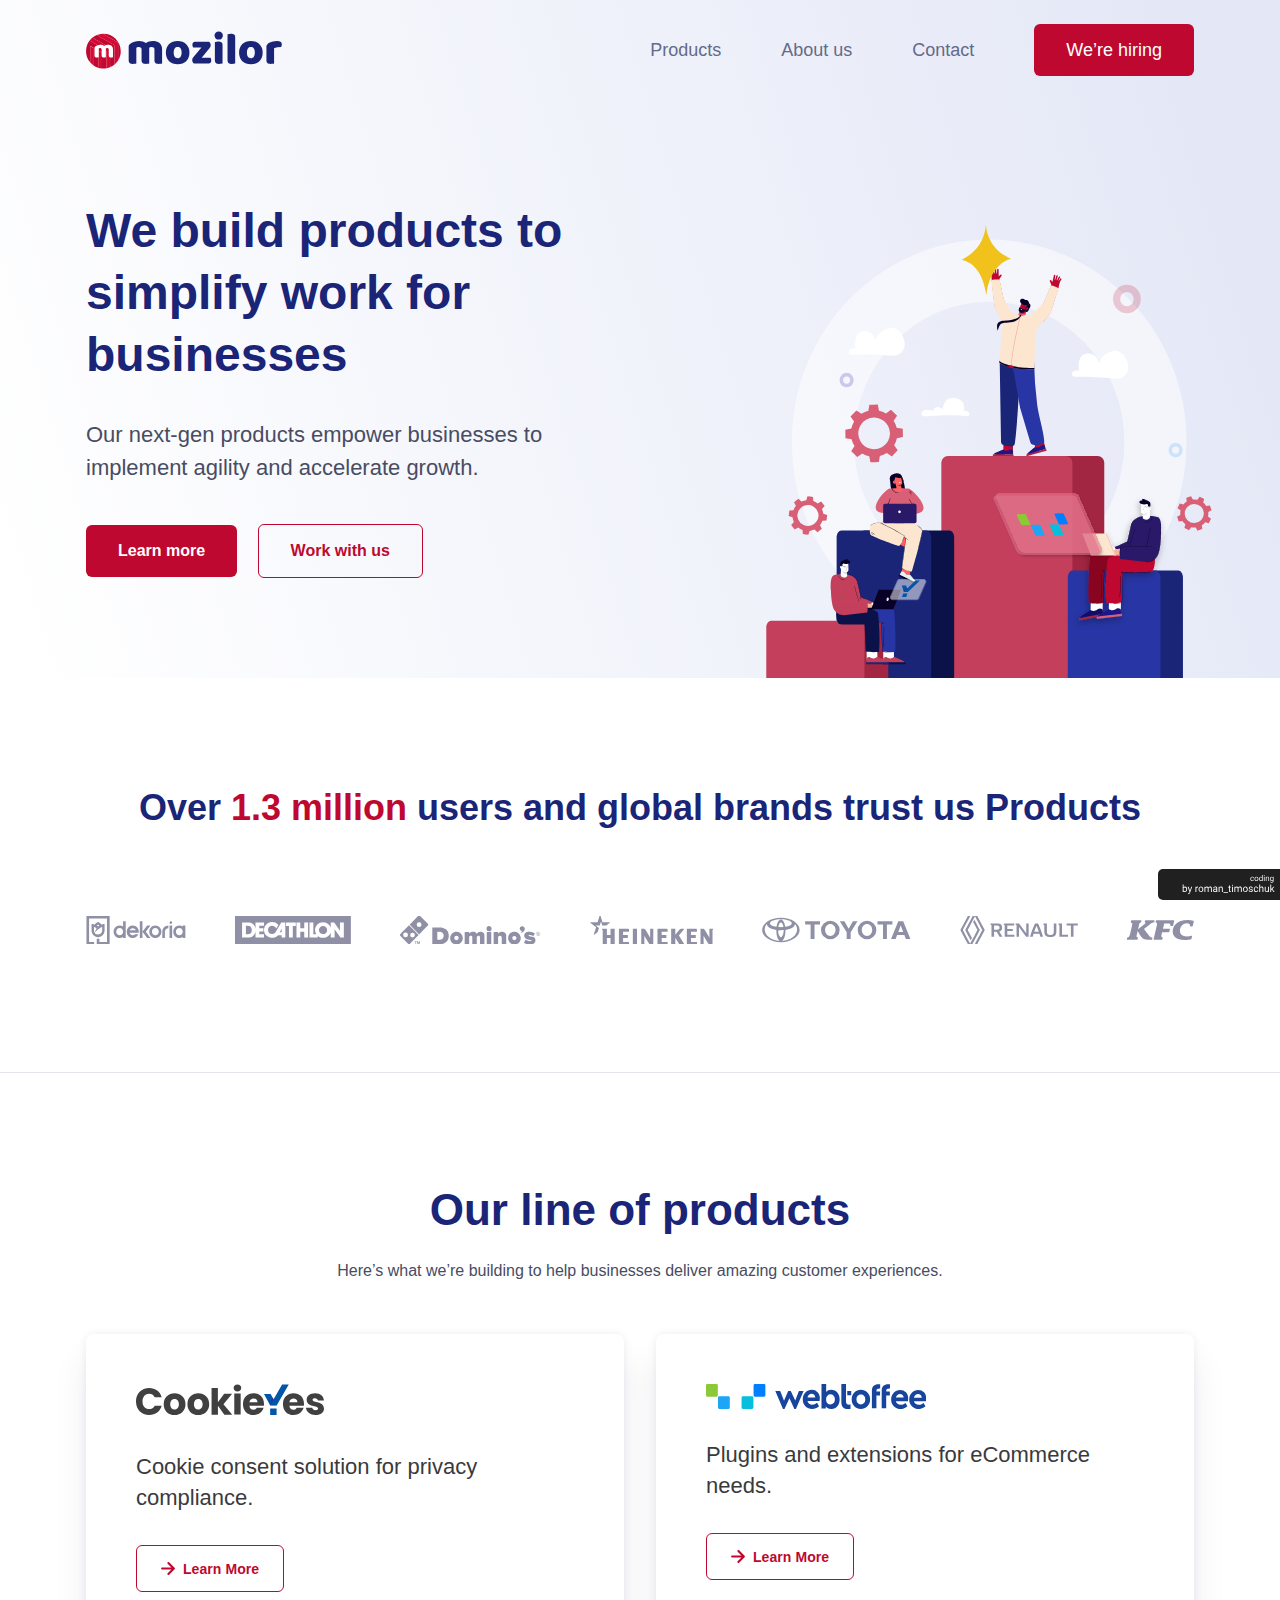
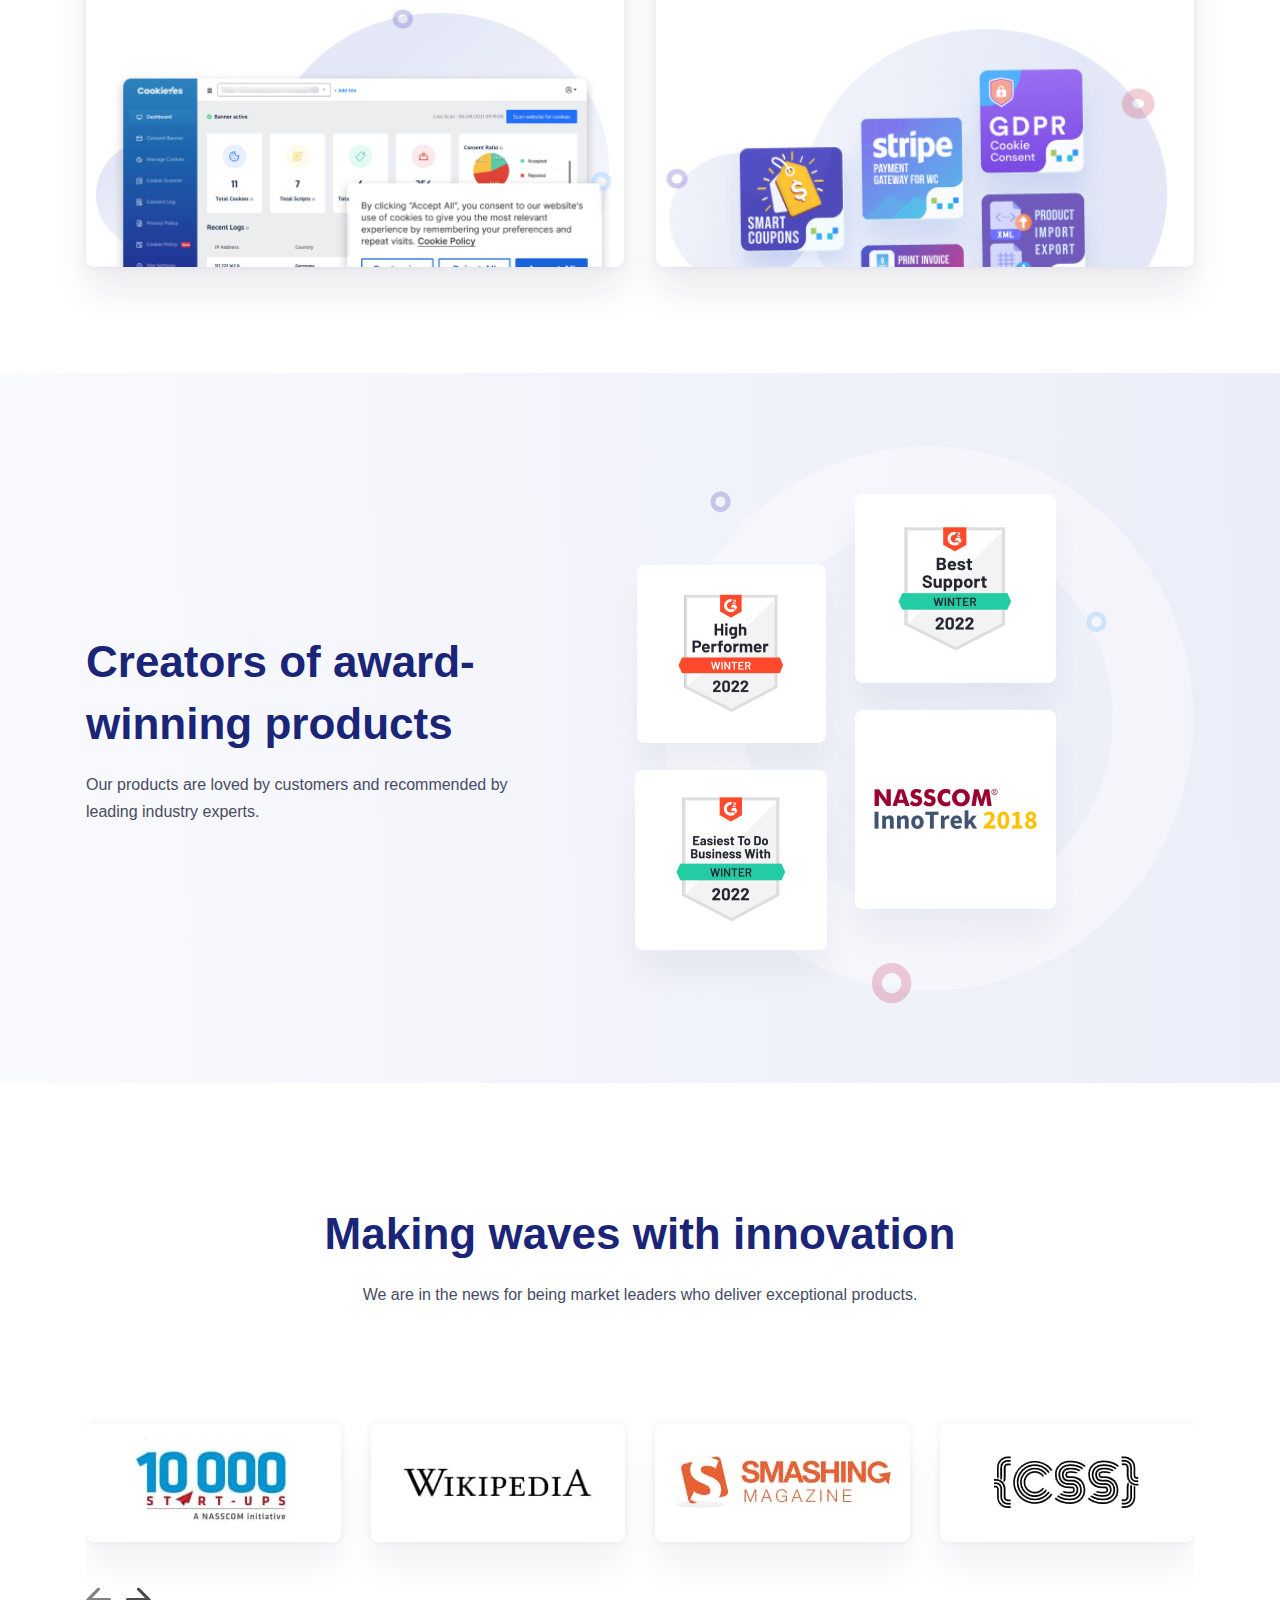
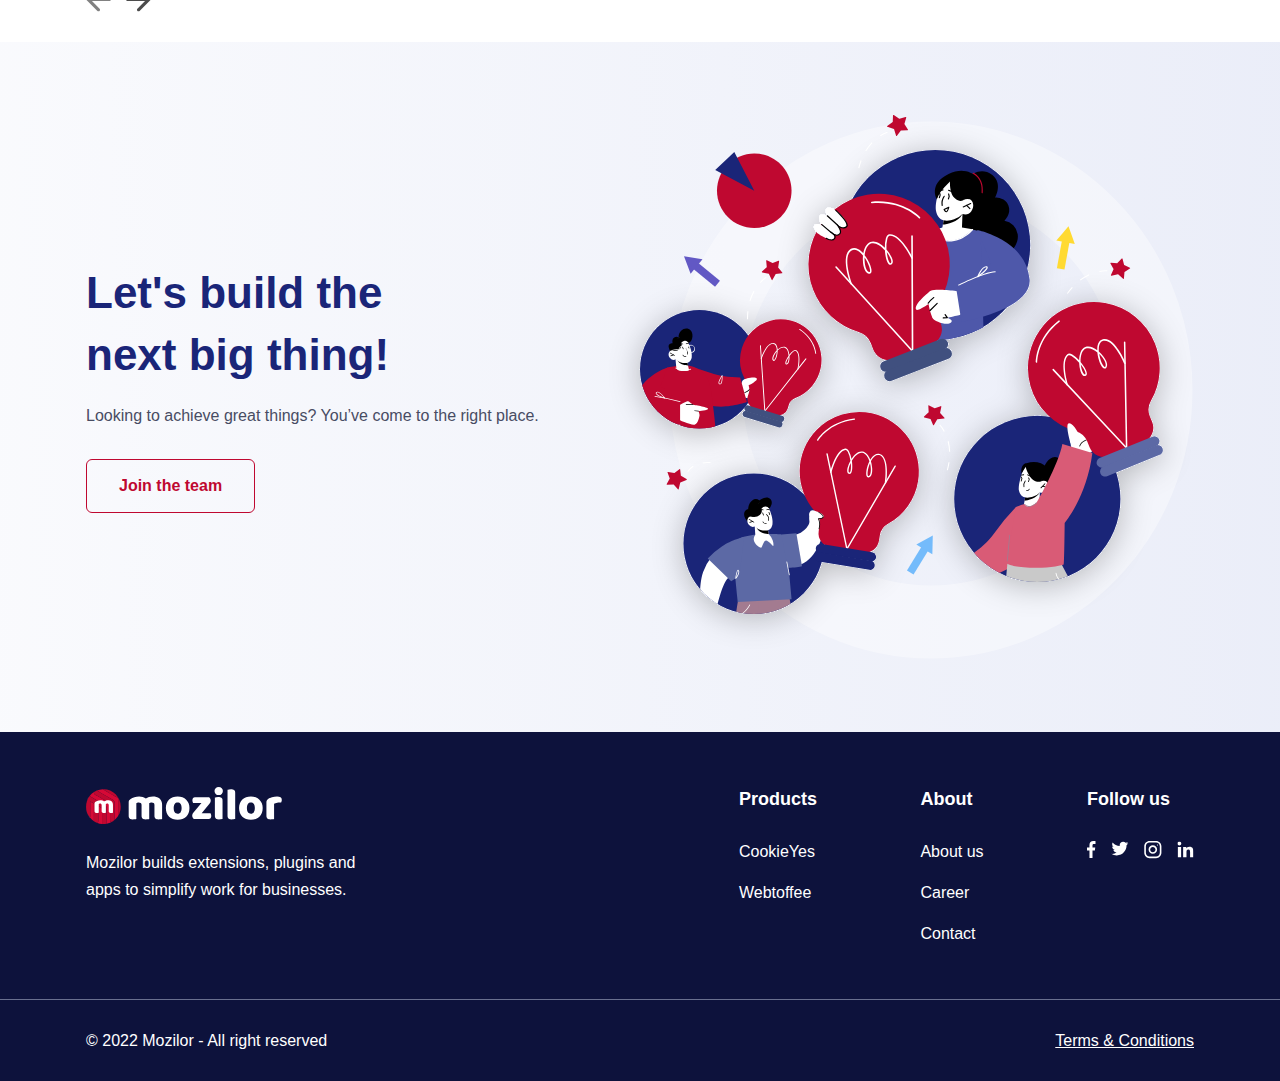
==== index.html @ a775195f "deploy" ====
<!DOCTYPE html>
<html lang="en">

<head>
    <meta charset="UTF-8">
    <meta http-equiv="X-UA-Compatible" content="IE=edge">
    <meta name="viewport" content="width=device-width, initial-scale=1.0">
    <title>New Project</title>
    <link rel="stylesheet" href="./css/style.min.css">
</head>

<body class="body__main">
    <div class="hero__wrapper">
        <!-- Header -->
        <header>
    <!-- Navbar -->
    <nav>
        <div class="container">
            <div class="navbar">
                <div class="logo"> <a href="./index.html"> <img src="./img/logo.svg" alt="logo"> </a> </div>
                <ul class="menu">
                    <li class="menu__item"><a href="./products.html" class="menu__item-link" data-scroll>Products</a></li>
                    <li class="menu__item"><a href="./about.html" class="menu__item-link" data-scroll>About us</a></li>
                    <li class="menu__item"><a href="./contacts.html" class="menu__item-link" data-scroll>Contact</a></li>
                    <li class="menu__item"><a href="./career.html" class="menu__item-link btn " data-scroll>We’re hiring</a></li>
                </ul>
                <div class="burger">
                    <span></span>
                </div>
            </div>
        </div>
    </nav>
</header>

<img src="./img/banner.svg" alt="banner" class="banner">

        <!-- Hero -->
        <section class="section__hero">
    <img src="./img/hero__main.svg" alt="hero__img" class="hero__img">
    <div class="container">
        <div class="hero">
            <div class="hero__item">
                <h1 class="hero__item-title">We build products to simplify work for businesses</h1>
                <h2 class="hero__item-text">Our next-gen products empower businesses to implement agility and accelerate growth. </h2>
                <div class="hero__item-buttons">
                    <a href="#" class="btn hero__btn">Learn more</a>
                    <a href="#" class="btn__outline hero__btn">Work with us</a>
                </div>
            </div>
        </div>
    </div>
</section>
    </div>

    <!-- Main Page -->
    <main>
        <!-- Brands -->
        <section class="section section__brands">
    <div class="container">
        <h3 class="section__title title__center section__title-brands">Over <span> 1.3 million </span> users and global brands trust us 
            Products</h3>

            <div class="brands">
                <div class="brands__item">
                    <img src="./img/brand1.svg" alt="brand__icon">
                </div>
                <div class="brands__item">
                    <img src="./img/brand2.svg" alt="brand__icon">
                </div>
                <div class="brands__item">
                    <img src="./img/brand3.svg" alt="brand__icon">
                </div>
                <div class="brands__item">
                    <img src="./img/brand4.svg" alt="brand__icon">
                </div>
                <div class="brands__item">
                    <img src="./img/brand5.svg" alt="brand__icon">
                </div>
                <div class="brands__item">
                    <img src="./img/brand6.svg" alt="brand__icon">
                </div>
                <div class="brands__item">
                    <img src="./img/brand7.svg" alt="brand__icon">
                </div>
            </div>
    </div>
</section>

        <!-- Products -->
        <section class="section section__products">
    <div class="container">
        <h3 class="section__title title__center">Our line of products</h3>
        <h4 class="section__subtitle subtitle__center">Here’s what we’re building to help businesses deliver amazing customer experiences.</h4>
        <div class="products">
            <div class="products__item">
                <div class="product__item-content">
                    <div class="products__item-logo"><img src="./img/product__logo1.svg" alt="logo"></div>
                    <div class="products__item-text">Cookie consent solution for privacy compliance.</div>
                    <a href="#" class="products__item-btn">
                        <span>
                            <svg width="14" height="15" viewBox="0 0 14 15" fill="none" xmlns="http://www.w3.org/2000/svg">
                            <g clip-path="url(#clip0_403_1905)">
                            <path d="M7.39375 13.0125L12.9049 7.50002L7.39235 1.98752M1.09375 7.50002H12.9063H1.09375Z" stroke="#BF0830" stroke-width="2" stroke-linecap="round" stroke-linejoin="round"/>
                            </g>
                            <defs>
                            <clipPath id="clip0_403_1905">
                            <rect width="14" height="14" fill="white" transform="translate(0 0.5)"/>
                            </clipPath>
                            </defs>
                            </svg>
                        </span>
                        <span>Learn More</span>
                    </a>
                </div>

                <div class="product__item-footer">
                    <img src="./img/product1.png" alt="image">
                </div>
            </div>
            <div class="products__item">
                <div class="product__item-content">
                    <div class="products__item-logo"><img src="./img/product__logo2.svg" alt="logo"></div>
                    <div class="products__item-text">Plugins and extensions for eCommerce needs.</div>
                    <a href="#" class="products__item-btn">
                        <span>
                            <svg width="14" height="15" viewBox="0 0 14 15" fill="none" xmlns="http://www.w3.org/2000/svg">
                            <g clip-path="url(#clip0_403_1905)">
                            <path d="M7.39375 13.0125L12.9049 7.50002L7.39235 1.98752M1.09375 7.50002H12.9063H1.09375Z" stroke="#BF0830" stroke-width="2" stroke-linecap="round" stroke-linejoin="round"/>
                            </g>
                            <defs>
                            <clipPath id="clip0_403_1905">
                            <rect width="14" height="14" fill="white" transform="translate(0 0.5)"/>
                            </clipPath>
                            </defs>
                            </svg>
                        </span>
                        <span>Learn More</span>
                    </a>
                </div>

                <div class="product__item-footer">
                    <img src="./img/product2.png" alt="image">
                </div>
            </div>
        </div>
    </div>
</section>

        <!-- Info 1 -->
        <section class="section section__info">
    <div class="container">
        <div class="info">
            <div class="info__item">
                <h3 class="section__title">Creators of award-winning products</h3>
                <h4 class="section__subtitle">Our products are loved by customers and recommended by leading industry experts.</h4>
            </div>
            <div class="info__item">
                <img src="./img/main__info-1.png" alt="img" class="info__img">
            </div>
        </div>
    </div>
</section>

        <!-- Innovation -->
        <section class="section section__innovation">
    <div class="container">
        <h3 class="section__title title__center">Making waves with innovation</h3>
        <h4 class="section__subtitle subtitle__center">We are in the news for being market leaders who deliver exceptional products.</h4>

        <!-- Slider main container -->
        <div class="swiper swiper__innovation">
            <!-- Additional required wrapper -->
            <div class="swiper-wrapper">
                <!-- Slides -->
                <div class="swiper-slide"> <img src="./img/innovation1.jpg" alt="img"> </div>
                <div class="swiper-slide"> <img src="./img/innovation2.jpg" alt="img"> </div>
                <div class="swiper-slide"> <img src="./img/innovation3.jpg" alt="img"> </div>
                <div class="swiper-slide"> <img src="./img/innovation4.jpg" alt="img"> </div>
                <div class="swiper-slide"> <img src="./img/innovation2.jpg" alt="img"> </div>
                <div class="swiper-slide"> <img src="./img/innovation3.jpg" alt="img"> </div>
                <div class="swiper-slide"> <img src="./img/innovation1.jpg" alt="img"> </div>
            </div>
        </div>

        <div class="swiper__arrows">
            <button class="swiper__arrow swiper__arrow-prev">
            <svg width="25" height="25" viewBox="0 0 16 16" fill="none" xmlns="http://www.w3.org/2000/svg">
            <path fill-rule="evenodd" clip-rule="evenodd" d="M7.29468 15.2947C7.68422 15.6842 8.31578 15.6842 8.70532 15.2947V15.2947C9.0946 14.9054 9.09489 14.2743 8.70595 13.8847L3.83 9L15 9C15.5523 9 16 8.55228 16 8V8C16 7.44772 15.5523 7 15 7L3.83 7L8.70595 2.11532C9.09489 1.72568 9.0946 1.0946 8.70531 0.705316V0.705316C8.31578 0.315781 7.68422 0.315781 7.29468 0.705316L-6.99382e-07 8L7.29468 15.2947Z" fill="black" fill-opacity="0.7"/>
            </svg>

            </button>
            <button class="swiper__arrow swiper__arrow-next">
                <svg width="25" height="25" viewBox="0 0 16 16" fill="none" xmlns="http://www.w3.org/2000/svg">
                <path fill-rule="evenodd" clip-rule="evenodd" d="M7.29468 15.2947C7.68422 15.6842 8.31578 15.6842 8.70532 15.2947V15.2947C9.0946 14.9054 9.09489 14.2743 8.70595 13.8847L3.83 9L15 9C15.5523 9 16 8.55228 16 8V8C16 7.44772 15.5523 7 15 7L3.83 7L8.70595 2.11532C9.09489 1.72568 9.0946 1.0946 8.70531 0.705316V0.705316C8.31578 0.315781 7.68422 0.315781 7.29468 0.705316L-6.99382e-07 8L7.29468 15.2947Z" fill="black" fill-opacity="0.7"/>
                </svg>

            </button>
        </div>
    </div>
</section>

        <!-- Info 2 -->
        <section class="section section__info">
    <div class="container">
        <div class="info">
            <div class="info__item">
                <h3 class="section__title">Let's build the next&nbsp;big thing!</h3>
                <h4 class="section__subtitle">Looking to achieve great things? You’ve come to the right place.</h4>
                <a href="#" class="btn__outline info__btn">Join the team</a>
            </div>
            <div class="info__item">
                <img src="./img/info2.svg" alt="img" class="info__img">
            </div>


        </div>
    </div>
</section>
    </main>

    <!-- Footer -->
    <footer>
    <div class="container">
        <div class="footer">
            <div class="footer__item">
                <a href="#" class="footer__logo"><img src="./img/footer__logo.svg" alt="svg"></a>
                <p class="footer__text">Mozilor builds extensions, plugins and apps to simplify work for businesses. </p>
            </div>
            <div class="footer__item">
                <div class="footer__lists">
                    <div class="footer__lists-item">
                        <div class="footer__list-title">Products</div>
                        <ul class="footer__list">
                            <li class="footer__list-item"><a href="#" class="footer__list-item--link">CookieYes</a></li>
                            <li class="footer__list-item"><a href="#" class="footer__list-item--link">Webtoffee</a></li>
                        </ul>
                    </div>

                    <div class="footer__lists-item">
                        <div class="footer__list-title">About</div>
                        <ul class="footer__list">
                            <li class="footer__list-item"><a href="#" class="footer__list-item--link">About us</a></li>
                            <li class="footer__list-item"><a href="#" class="footer__list-item--link">Career</a></li>
                            <li class="footer__list-item"><a href="#" class="footer__list-item--link">Contact</a></li>
                        </ul>
                    </div>

                    <div class="footer__lists-item">
                        <div class="footer__list-title">Follow us</div>
                        <ul class="footer__social">
                            <li class="footer__social-item"><a href="#" class="footer__social-link">
                                <svg width="9" height="18" viewBox="0 0 9 18" fill="none" xmlns="http://www.w3.org/2000/svg">
                                    <path d="M6.95282 2.89077H8.50569V0.186185C8.23779 0.14933 7.31641 0.0664062 6.24337 0.0664062C4.00443 0.0664062 2.4707 1.47469 2.4707 4.06304V6.44514H0V9.46867H2.4707V17.0764H5.49989V9.46937H7.87065L8.247 6.44585H5.49918V4.36284C5.49989 3.48895 5.73519 2.89077 6.95282 2.89077Z" fill="white"/>
                                    </svg>
                                    
                            </a></li>
                            <li class="footer__social-item"><a href="#" class="footer__social-link">
                                <svg width="18" height="15" viewBox="0 0 18 15" fill="none" xmlns="http://www.w3.org/2000/svg">
                                    <path d="M17.2678 2.37425C16.6444 2.64768 15.9802 2.82892 15.2878 2.91692C16.0001 2.49158 16.5439 1.8232 16.7995 1.01758C16.1353 1.41358 15.402 1.6933 14.6204 1.84939C13.9898 1.17787 13.0909 0.761963 12.1103 0.761963C10.2079 0.761963 8.67624 2.30615 8.67624 4.1992C8.67624 4.47158 8.69929 4.73349 8.75586 4.98282C5.899 4.84349 3.3711 3.47425 1.67291 1.38844C1.37643 1.90282 1.20253 2.49158 1.20253 3.12539C1.20253 4.31549 1.81538 5.37044 2.72891 5.9812C2.17681 5.97073 1.63519 5.81044 1.17634 5.55796C1.17634 5.56844 1.17634 5.58206 1.17634 5.59568C1.17634 7.26558 2.36748 8.65263 3.92948 8.97215C3.64976 9.04863 3.34491 9.0853 3.02853 9.0853C2.80853 9.0853 2.58643 9.07272 2.37795 9.02663C2.82319 10.3875 4.08662 11.388 5.58891 11.4204C4.41976 12.335 2.93529 12.8861 1.32824 12.8861C1.04643 12.8861 0.776145 12.8735 0.505859 12.8389C2.02805 13.8205 3.83205 14.381 5.77748 14.381C12.1009 14.381 15.558 9.14292 15.558 4.60253C15.558 4.45063 15.5528 4.30396 15.5455 4.15834C16.2275 3.67434 16.8005 3.06987 17.2678 2.37425Z" fill="white"/>
                                    </svg>
                                    
                            </a></li>
                            <li class="footer__social-item"><a href="#" class="footer__social-link">
                                <svg width="18" height="18" viewBox="0 0 18 18" fill="none" xmlns="http://www.w3.org/2000/svg">
                                    <path fill-rule="evenodd" clip-rule="evenodd" d="M5.62472 0H12.0533C15.0115 0 17.4104 2.39893 17.4104 5.35714V11.7857C17.4104 14.7439 15.0115 17.1429 12.0533 17.1429H5.62472C2.66651 17.1429 0.267578 14.7439 0.267578 11.7857V5.35714C0.267578 2.39893 2.66651 0 5.62472 0ZM12.0531 15.5357C14.1209 15.5357 15.8031 13.8536 15.8031 11.7857V5.35718C15.8031 3.28932 14.1209 1.60718 12.0531 1.60718H5.62451C3.55665 1.60718 1.87451 3.28932 1.87451 5.35718V11.7857C1.87451 13.8536 3.55665 15.5357 5.62451 15.5357H12.0531Z" fill="white"/>
                                    <path fill-rule="evenodd" clip-rule="evenodd" d="M4.55273 8.5716C4.55273 6.20482 6.47166 4.28589 8.83845 4.28589C11.2052 4.28589 13.1242 6.20482 13.1242 8.5716C13.1242 10.9384 11.2052 12.8573 8.83845 12.8573C6.47166 12.8573 4.55273 10.9384 4.55273 8.5716ZM6.15967 8.57164C6.15967 10.0481 7.36181 11.2502 8.83824 11.2502C10.3147 11.2502 11.5168 10.0481 11.5168 8.57164C11.5168 7.09414 10.3147 5.89307 8.83824 5.89307C7.36181 5.89307 6.15967 7.09414 6.15967 8.57164Z" fill="white"/>
                                    <circle cx="13.4461" cy="3.96414" r="0.571071" fill="white"/>
                                    </svg>
                                    
                            </a></li>
                            <li class="footer__social-item"><a href="#" class="footer__social-link">
                                <svg width="17" height="17" viewBox="0 0 17 17" fill="none" xmlns="http://www.w3.org/2000/svg">
                                    <g clip-path="url(#clip0_403_824)">
                                    <path d="M4.01709 16.5715H0.780099V5.93569H4.10958V16.5715H4.01709ZM2.35236 4.45592C1.33501 4.45592 0.410156 3.62356 0.410156 2.51373C0.410156 1.49639 1.24253 0.571533 2.35236 0.571533C3.36969 0.571533 4.29454 1.4039 4.29454 2.51373C4.29454 3.62356 3.46218 4.45592 2.35236 4.45592ZM16.4102 16.5715H13.0807V11.3923C13.0807 10.19 13.0807 8.61777 11.4159 8.61777C9.65872 8.61777 9.47374 9.91257 9.47374 11.2999V16.5715H6.14426V5.93569H9.28877V7.41547C9.7512 6.58309 10.7685 5.75072 12.4333 5.75072C15.7628 5.75072 16.4102 7.97037 16.4102 10.8374V16.5715Z" fill="white"/>
                                    </g>
                                    <defs>
                                    <clipPath id="clip0_403_824">
                                    <rect width="16" height="16" fill="white" transform="translate(0.410156 0.571533)"/>
                                    </clipPath>
                                    </defs>
                                    </svg>
                                    
                            </a></li>
                        </ul>
                    </div>
                </div>
            </div>
        </div>

    </div>

 <div class="footer__copyright">
     <div class="container">
        <div class="footer__copy">
            <div class="footer__copy-item">© 2022 Mozilor - All right reserved      </div>
            <div class="footer__copy-item">
                <a href="#">Terms & Conditions</a>
            </div>
        </div>
     </div>
 </div>
</footer>

</body>

<script src="./js/scripts.min.js"></script>

</html>
---- css/style.min.css ----
*{padding:0;margin:0;border:0}*,:after,:before{-webkit-box-sizing:border-box;box-sizing:border-box}aside,footer,header,nav,section{display:block}body{line-height:1;-ms-text-size-adjust:100%;-moz-text-size-adjust:100%;-webkit-text-size-adjust:100%}input::-ms-clear{display:none}button{cursor:pointer}button::-moz-focus-inner{padding:0;border:0}a,a:visited{text-decoration:none}a:hover{text-decoration:none}ul li{list-style:none}img{vertical-align:top}h1,h2,h3,h4,h5,h6{font-weight:inherit;font-size:inherit}.container{max-width:1148px;width:100%;margin:0 auto;padding:0 20px}body{font-family:Europa,sans-serif}body.locked{overflow:hidden}.btn{background:#bf0830;color:#fff;padding:14px 32px;border-radius:6px;font-size:16px;line-height:150%;font-weight:700;display:inline-block}.btn:hover{background:#d30834;-webkit-transition:.3s all ease;-o-transition:.3s all ease;transition:.3s all ease}.btn__outline{padding:14px 32px;border-radius:6px;font-size:16px;line-height:150%;font-weight:700;display:inline-block;border:1px solid #bf0830;color:#bf0830}.btn__outline:hover{color:#fff;background:#bf0830;-webkit-transition:.3s all ease;-o-transition:.3s all ease;transition:.3s all ease}.section__title{font-style:normal;font-weight:700;font-size:44px;line-height:62px;color:#1a2578}.section__title.title__center{text-align:center}.section__title span{color:#bf0830}.section__subtitle{font-style:normal;font-weight:400;font-size:16px;line-height:27px;color:#484c63;margin-top:16px}.section__subtitle.subtitle__center{text-align:center}.about__wrapper{background:-o-linear-gradient(181.48deg,#e3e7f6 -52.27%,rgba(227,231,246,0) 138.23%);background:linear-gradient(268.52deg,#e3e7f6 -52.27%,rgba(227,231,246,0) 138.23%)}@-webkit-keyframes fade{0%{opacity:0}100%{opacity:1}}@keyframes fade{0%{opacity:0}100%{opacity:1}}.banner{position:fixed;right:0;bottom:0}nav{overflow:hidden;padding:24px 0}.fixed__nav{position:fixed;left:0;right:0;top:0;background:#fff;z-index:111;padding:15px 0;-webkit-transition:.3s all ease;-o-transition:.3s all ease;transition:.3s all ease;-webkit-box-shadow:0 0 8px rgba(22,23,72,.07),0 25px 35px rgba(22,23,72,.05);box-shadow:0 0 8px rgba(22,23,72,.07),0 25px 35px rgba(22,23,72,.05)}.navbar{display:-webkit-box;display:-ms-flexbox;display:flex;width:100%;-webkit-box-pack:justify;-ms-flex-pack:justify;justify-content:space-between;-webkit-box-align:center;-ms-flex-align:center;align-items:center}.menu{display:-webkit-box;display:-ms-flexbox;display:flex;-webkit-box-align:center;-ms-flex-align:center;align-items:center}.menu__item{margin-left:60px}.menu__item:last-child .menu__item-link{color:#fff}.menu__item-link{color:#646a89;font-style:normal;font-weight:400;font-size:18px;line-height:24px}.menu__item-link:hover{color:#bf0830;-webkit-transition:.3s all ease;-o-transition:.3s all ease;transition:.3s all ease}.burger{display:none;cursor:pointer}.hero__wrapper{background:-o-linear-gradient(197.09deg,#e3e7f6 3.68%,rgba(227,231,246,0) 97.82%);background:linear-gradient(252.91deg,#e3e7f6 3.68%,rgba(227,231,246,0) 97.82%)}.section__hero{padding:129px 0 210px 0;position:relative}.section__hero .hero__img{position:absolute;bottom:0;right:75px}.section__hero.section__hero-products{padding-top:170px;padding-bottom:150px}.section__hero.section__hero-products .hero__img{right:120px}.section__hero.section__hero-about{padding-top:189px;padding-bottom:212px}.section__hero.section__hero-about .hero__img{right:120px}.section__hero.section__hero-about .hero__item{max-width:400px}.hero{display:-webkit-box;display:-ms-flexbox;display:flex;gap:30px}.hero__item{-webkit-box-flex:0;-ms-flex:0 1 50%;flex:0 1 50%}.hero__item-title{font-style:normal;font-weight:700;font-size:48px;line-height:62px;color:#1a2578}.hero__item-title span{color:#bf0830}.hero__item-text{font-style:normal;font-weight:400;font-size:22px;line-height:33px;color:#484c63;margin-top:32px}.hero__item-buttons{margin-top:20px}.hero__btn{margin-top:20px}.hero__btn:last-child{margin-left:16px}.section__brands{padding:101px 0 128px 0;border-bottom:1px solid rgba(197,203,226,.5)}.body__about .section__brands{border-bottom:none}.section__title-brands{font-size:36px;line-height:57px}.brands{display:-webkit-box;display:-ms-flexbox;display:flex;-webkit-box-pack:justify;-ms-flex-pack:justify;justify-content:space-between;-webkit-box-align:center;-ms-flex-align:center;align-items:center;margin-top:60px}.brands__item{margin-top:20px}.section__info{padding:73px 0;background:-o-linear-gradient(181.48deg,#e3e7f6 -52.27%,rgba(227,231,246,0) 138.23%);background:linear-gradient(268.52deg,#e3e7f6 -52.27%,rgba(227,231,246,0) 138.23%)}.section__info.section__info-products{background:#fff}.section__info.section__info-about{background:0 0}.info{display:-webkit-box;display:-ms-flexbox;display:flex;-webkit-box-pack:justify;-ms-flex-pack:justify;justify-content:space-between;-webkit-box-align:center;-ms-flex-align:center;align-items:center;gap:50px}.info.info__reverse{-webkit-box-orient:horizontal;-webkit-box-direction:reverse;-ms-flex-direction:row-reverse;flex-direction:row-reverse}.info__item{-webkit-box-flex:0;-ms-flex:0 1 50%;flex:0 1 50%}.info__btn{margin-top:30px}.info__btn.info__btn-relative{position:relative}.info__btn.info__btn-relative:hover .path{fill:#bf0830;-webkit-transition:.3s all ease;-o-transition:.3s all ease;transition:.3s all ease}.info__btn.info__btn-relative .button__img{position:absolute;right:-60%;bottom:-130%;pointer-events:none}footer{background:#0d123c}.footer{display:-webkit-box;display:-ms-flexbox;display:flex;-webkit-box-pack:justify;-ms-flex-pack:justify;justify-content:space-between;padding:55px 0}.footer__item{-webkit-box-flex:0;-ms-flex:0 1 50%;flex:0 1 50%}.footer__text{font-style:normal;font-weight:400;font-size:16px;line-height:27px;margin-top:25px;color:#fff;max-width:287px}.footer__lists{display:-webkit-box;display:-ms-flexbox;display:flex;-webkit-box-pack:justify;-ms-flex-pack:justify;justify-content:space-between;max-width:455px;margin-left:auto}.footer__list-title{font-style:normal;font-weight:700;font-size:18px;line-height:24px;color:#fff}.footer__list{margin-top:30px}.footer__list-item{margin-top:20px}.footer__list-item--link{font-style:normal;font-weight:400;font-size:16px;line-height:21px;color:#fff}.footer__list-item--link:hover{color:#bf0830;-webkit-transition:.3s all ease;-o-transition:.3s all ease;transition:.3s all ease}.footer__social{margin-top:30px;display:-webkit-box;display:-ms-flexbox;display:flex;gap:15px}.footer__social-link:hover path{fill:#bf0830;-webkit-transition:.3s all ease;-o-transition:.3s all ease;transition:.3s all ease}.footer__copyright{padding:30px 0;border-top:1px solid rgba(197,203,226,.5)}.footer__copy{display:-webkit-box;display:-ms-flexbox;display:flex;-webkit-box-pack:justify;-ms-flex-pack:justify;justify-content:space-between}.footer__copy-item{font-style:normal;font-weight:400;font-size:16px;line-height:21px;color:#fff}.footer__copy-item a{text-decoration:underline;font-style:normal;font-weight:400;font-size:16px;line-height:21px;color:#fff}.section__question{padding:136px 0;background:-o-linear-gradient(107.88deg,#e3e7f6 -6.53%,rgba(227,231,246,0) 87.81%);background:linear-gradient(342.12deg,#e3e7f6 -6.53%,rgba(227,231,246,0) 87.81%)}.section__question.section__question-career .question{max-width:750px;width:100%}.question{max-width:600px;margin:0 auto}.question__buttons{display:-webkit-box;display:-ms-flexbox;display:flex;-webkit-box-pack:center;-ms-flex-pack:center;justify-content:center;gap:20px}.question__btn{margin-top:40px}.section__pluses{padding-top:65px;padding-bottom:20px}.pluses{display:-webkit-box;display:-ms-flexbox;display:flex;-ms-flex-wrap:wrap;flex-wrap:wrap;gap:36px;margin-top:96px}.pluses__item{padding:40px;background:#fff;-webkit-box-shadow:0 0 8px rgba(22,23,72,.07),0 25px 35px rgba(22,23,72,.05);box-shadow:0 0 8px rgba(22,23,72,.07),0 25px 35px rgba(22,23,72,.05);border-radius:8px;display:-webkit-box;display:-ms-flexbox;display:flex;-webkit-box-flex:1;-ms-flex:1 0 345px;flex:1 0 345px;-webkit-box-orient:vertical;-webkit-box-direction:normal;-ms-flex-direction:column;flex-direction:column}.pluses__item-title{font-style:normal;font-weight:700;font-size:28px;line-height:31px;color:#3a3a3c;display:-webkit-box;display:-ms-flexbox;display:flex;-webkit-box-align:center;-ms-flex-align:center;align-items:center}.pluses__item-title .plus__icon{margin-right:10px}.pluses__item-text{font-style:normal;font-weight:400;font-size:16px;line-height:27px;margin-top:32px;color:#484c63}.section__products{padding:106px 0}.products{display:-webkit-box;display:-ms-flexbox;display:flex;gap:32px;-webkit-box-pack:center;-ms-flex-pack:center;justify-content:center}.products__item{-webkit-box-flex:0;-ms-flex:0 1 50%;flex:0 1 50%;-webkit-box-shadow:0 0 8px rgba(22,23,72,.07),0 25px 35px rgba(22,23,72,.08);box-shadow:0 0 8px rgba(22,23,72,.07),0 25px 35px rgba(22,23,72,.08);border-radius:8px;margin-top:97px;display:-webkit-box;display:-ms-flexbox;display:flex;-webkit-box-orient:vertical;-webkit-box-direction:normal;-ms-flex-direction:column;flex-direction:column}.products__item-text{font-style:normal;font-weight:400;font-size:24px;line-height:31px;margin-top:40px;color:#3a3a3c}.products__item-btn{display:-webkit-inline-box;display:-ms-inline-flexbox;display:inline-flex;padding:15px 24px;border:1px solid #bf0830;border-radius:6px;gap:8px;margin-top:32px}.products__item-btn:hover{background:#bf0830;-webkit-transition:.3s all ease;-o-transition:.3s all ease;transition:.3s all ease}.products__item-btn:hover span{color:#fff;-webkit-transition:.3s all ease;-o-transition:.3s all ease;transition:.3s all ease}.products__item-btn:hover path{stroke:#fff;-webkit-transition:.3s all ease;-o-transition:.3s all ease;transition:.3s all ease}.products__item-btn span{font-style:normal;font-weight:700;font-size:14px;display:-webkit-box;display:-ms-flexbox;display:flex;-webkit-box-align:center;-ms-flex-align:center;align-items:center;letter-spacing:.005em;color:#bf0830}.product__item-content{padding:62px 62px 0 62px}.product__item-footer{padding:0 10px;margin-top:auto}.product__item-footer img{max-width:100%;width:100%;height:auto}.section__innovation{padding-top:120px;padding-bottom:30px}.swiper__innovation{margin-top:70px}.swiper__innovation .swiper-slide{-webkit-box-shadow:0 0 8px rgba(22,23,72,.07),0 25px 35px rgba(22,23,72,.05);box-shadow:0 0 8px rgba(22,23,72,.07),0 25px 35px rgba(22,23,72,.05);border-radius:8px;display:-webkit-box;display:-ms-flexbox;display:flex;-webkit-box-pack:center;-ms-flex-pack:center;justify-content:center;-webkit-box-align:center;-ms-flex-align:center;align-items:center;height:119px}.swiper-wrapper{padding:45px 0;display:-webkit-box;display:-ms-flexbox;display:flex;-webkit-box-align:center;-ms-flex-align:center;align-items:center}.swiper__arrows{display:-webkit-box;display:-ms-flexbox;display:flex;-webkit-box-align:center;-ms-flex-align:center;align-items:center}.swiper__arrow{background:0 0;display:-webkit-box;display:-ms-flexbox;display:flex}.swiper__arrow.swiper-button-disabled svg{opacity:.7}.swiper__arrow-next{-webkit-transform:rotate(180deg);-ms-transform:rotate(180deg);transform:rotate(180deg);margin-left:15px}.section__stats{padding-top:20px;padding-bottom:83px}.stats{display:-webkit-box;display:-ms-flexbox;display:flex;-webkit-box-pack:center;-ms-flex-pack:center;justify-content:center;gap:32px}.stats__item{-webkit-box-flex:0;-ms-flex:0 1 320px;flex:0 1 320px;-webkit-box-shadow:0 0 8px rgba(22,23,72,.07),0 25px 35px rgba(22,23,72,.05);box-shadow:0 0 8px rgba(22,23,72,.07),0 25px 35px rgba(22,23,72,.05);border-radius:8px;padding-top:53px;display:-webkit-box;display:-ms-flexbox;display:flex;-webkit-box-orient:vertical;-webkit-box-direction:normal;-ms-flex-direction:column;flex-direction:column}.stats__item-title{font-style:normal;font-weight:700;font-size:56px;line-height:62px;color:#1a2578;text-align:center}.stats__item-text{font-style:normal;font-weight:400;font-size:22px;line-height:33px;text-align:center;color:#484c63;margin-top:18px;margin-bottom:12px}.stats__item-img{margin-top:auto}.stats__item-img img{max-width:100%;width:100%;height:auto}.section__photos{background:-o-linear-gradient(179.24deg,#e3e7f6 -55.5%,rgba(227,231,246,0) 145.36%);background:linear-gradient(270.76deg,#e3e7f6 -55.5%,rgba(227,231,246,0) 145.36%);padding:58px 0}.photos{display:-webkit-box;display:-ms-flexbox;display:flex;-ms-flex-wrap:wrap;flex-wrap:wrap;-webkit-box-pack:justify;-ms-flex-pack:justify;justify-content:space-between}.photos__item{-webkit-box-flex:0;-ms-flex:0 1 540px;flex:0 1 540px}.photos__item:last-child{display:-webkit-box;display:-ms-flexbox;display:flex}.photos__item:last-child img{display:-webkit-box;display:-ms-flexbox;display:flex;margin-top:auto}.photos__item:nth-child(2){margin-bottom:50px}.photos__item-text{max-width:322px}.photos__item-text .section__title{max-width:150px}.photos__item:first-child{display:-webkit-box;display:-ms-flexbox;display:flex;-webkit-box-align:center;-ms-flex-align:center;align-items:center}.section__recommendations{padding-top:56px;padding-bottom:60px}.recommendations{background:#f7f8ff;-webkit-box-shadow:0 0 8px rgba(22,23,72,.07),0 25px 35px rgba(22,23,72,.05);box-shadow:0 0 8px rgba(22,23,72,.07),0 25px 35px rgba(22,23,72,.05);border-radius:8px;padding:35px 100px 35px 70px;display:-webkit-box;display:-ms-flexbox;display:flex;-webkit-box-pack:justify;-ms-flex-pack:justify;justify-content:space-between;-webkit-box-align:center;-ms-flex-align:center;align-items:center}.recommendations__item-title{font-style:normal;font-weight:700;font-size:36px;line-height:48px;display:-webkit-box;display:-ms-flexbox;display:flex;-webkit-box-align:center;-ms-flex-align:center;align-items:center;margin-left:27px;color:#1a2578}.recommendations__item-rating{display:-webkit-box;display:-ms-flexbox;display:flex;-webkit-box-align:center;-ms-flex-align:center;align-items:center;margin-top:5px}.recommendations__item-rating--num{font-style:normal;font-weight:700;font-size:36px;line-height:62px;display:-webkit-box;display:-ms-flexbox;display:flex;-webkit-box-align:center;-ms-flex-align:center;align-items:center;color:#000;margin-right:7px}.recommendations__item-rating--stars{display:-webkit-box;display:-ms-flexbox;display:flex;gap:6px}.recommendations__item-link{display:-webkit-box;display:-ms-flexbox;display:flex;margin-top:5px;font-style:normal;font-weight:700;font-size:18px;line-height:24px;-webkit-text-decoration-line:underline;text-decoration-line:underline;color:#484c63;-webkit-box-align:center;-ms-flex-align:center;align-items:center}.recommendations__item-link svg{-webkit-transform:rotate(-180deg);-ms-transform:rotate(-180deg);transform:rotate(-180deg);margin-left:7px}.first__item{display:-webkit-box;display:-ms-flexbox;display:flex;-webkit-box-align:center;-ms-flex-align:center;align-items:center;-webkit-box-flex:0;-ms-flex:0 1 65%;flex:0 1 65%}.second__item{display:-webkit-box;display:-ms-flexbox;display:flex;-webkit-box-orient:vertical;-webkit-box-direction:normal;-ms-flex-direction:column;flex-direction:column;-webkit-box-align:end;-ms-flex-align:end;align-items:flex-end;-webkit-box-flex:0;-ms-flex:0 1 35%;flex:0 1 35%}.section__jobs{padding:60px 0}.jobs{margin-top:100px}.jobs__item{margin-top:30px;-webkit-box-shadow:0 0 8px rgba(22,23,72,.07),0 17px 35px rgba(22,23,72,.05);box-shadow:0 0 8px rgba(22,23,72,.07),0 17px 35px rgba(22,23,72,.05);border-radius:8px;padding:35px 60px;display:-webkit-box;display:-ms-flexbox;display:flex;-webkit-box-pack:justify;-ms-flex-pack:justify;justify-content:space-between;-webkit-box-align:center;-ms-flex-align:center;align-items:center}.jobs__title{font-style:normal;font-weight:400;font-size:28px;line-height:27px;color:#484c63}.jobs__info{display:-webkit-box;display:-ms-flexbox;display:flex;margin-top:24px;gap:20px}.jobs__info-item{display:-webkit-box;display:-ms-flexbox;display:flex;-webkit-box-align:center;-ms-flex-align:center;align-items:center}.jobs__info-icon{margin-right:5px}.jobs__info-text{font-style:normal;font-weight:400;font-size:20px;line-height:27px;color:#8f90a6}.more__btn{display:-webkit-box;display:-ms-flexbox;display:flex;-webkit-box-pack:center;-ms-flex-pack:center;justify-content:center;margin-top:68px}.section__contacts{padding-top:114px;padding-bottom:138px}.contacts{display:-webkit-box;display:-ms-flexbox;display:flex;-webkit-box-pack:justify;-ms-flex-pack:justify;justify-content:space-between;gap:122px}.contacts__item{display:-webkit-box;display:-ms-flexbox;display:flex;-webkit-box-orient:vertical;-webkit-box-direction:normal;-ms-flex-direction:column;flex-direction:column;-webkit-box-flex:0;-ms-flex:0 1 50%;flex:0 1 50%}.contacts__form{display:-webkit-box;display:-ms-flexbox;display:flex;-webkit-box-orient:vertical;-webkit-box-direction:normal;-ms-flex-direction:column;flex-direction:column;width:100%;-webkit-box-shadow:0 0 8px rgba(22,23,72,.07),0 25px 35px rgba(22,23,72,.05);box-shadow:0 0 8px rgba(22,23,72,.07),0 25px 35px rgba(22,23,72,.05);border-radius:8px;padding:40px}.contacts__form-label{font-style:normal;font-weight:400;font-size:16px;line-height:150%;display:-webkit-box;display:-ms-flexbox;display:flex;-webkit-box-orient:vertical;-webkit-box-direction:normal;-ms-flex-direction:column;flex-direction:column;letter-spacing:.005em;color:#8f90a6;margin-bottom:30px}.contacts__form-input{background:#fff;border:1px solid #e3e7f6;border-radius:6px;padding:10px 15px;margin-top:6px}.contacts__form-input:focus{outline:1px solid #484c63}.contacts__form-textarea{background:#fff;border:1px solid #e3e7f6;border-radius:6px;padding:10px 15px;margin-top:6px;resize:none;min-height:148px;height:100%;width:100%;font-style:normal;font-weight:400;font-size:16px;line-height:150%;letter-spacing:.005em;color:#484c63;display:-webkit-box;display:-ms-flexbox;display:flex}.contacts__form-textarea:focus{outline:1px solid #484c63}.contacts__places{display:-webkit-box;display:-ms-flexbox;display:flex;-webkit-box-orient:vertical;-webkit-box-direction:normal;-ms-flex-direction:column;flex-direction:column;max-width:255px;margin-top:auto}.contacts__place{margin-top:72px}.contacts__place-title{display:-webkit-box;display:-ms-flexbox;display:flex;-webkit-box-align:center;-ms-flex-align:center;align-items:center;font-style:normal;font-weight:700;font-size:18px;line-height:150%;display:flex;align-items:center;letter-spacing:.005em;color:#000}.contacts__place-title img{margin-right:20px}.contacts__place-location{font-style:normal;font-weight:400;font-size:16px;line-height:150%;display:-webkit-box;display:-ms-flexbox;display:flex;-webkit-box-align:center;-ms-flex-align:center;align-items:center;letter-spacing:.005em;margin-top:25px;color:#000}@font-face{font-family:swiper-icons;src:url("data:application/font-woff;charset=utf-8;base64, [base64]//wADZ2x5ZgAAAywAAADMAAAD2MHtryVoZWFkAAABbAAAADAAAAA2E2+eoWhoZWEAAAGcAAAAHwAAACQC9gDzaG10eAAAAigAAAAZAAAArgJkABFsb2NhAAAC0AAAAFoAAABaFQAUGG1heHAAAAG8AAAAHwAAACAAcABAbmFtZQAAA/gAAAE5AAACXvFdBwlwb3N0AAAFNAAAAGIAAACE5s74hXjaY2BkYGAAYpf5Hu/j+W2+MnAzMYDAzaX6QjD6/4//Bxj5GA8AuRwMYGkAPywL13jaY2BkYGA88P8Agx4j+/8fQDYfA1AEBWgDAIB2BOoAeNpjYGRgYNBh4GdgYgABEMnIABJzYNADCQAACWgAsQB42mNgYfzCOIGBlYGB0YcxjYGBwR1Kf2WQZGhhYGBiYGVmgAFGBiQQkOaawtDAoMBQxXjg/wEGPcYDDA4wNUA2CCgwsAAAO4EL6gAAeNpj2M0gyAACqxgGNWBkZ2D4/wMA+xkDdgAAAHjaY2BgYGaAYBkGRgYQiAHyGMF8FgYHIM3DwMHABGQrMOgyWDLEM1T9/w8UBfEMgLzE////P/5//f/V/xv+r4eaAAeMbAxwIUYmIMHEgKYAYjUcsDAwsLKxc3BycfPw8jEQA/[base64]/uznmfPFBNODM2K7MTQ45YEAZqGP81AmGGcF3iPqOop0r1SPTaTbVkfUe4HXj97wYE+yNwWYxwWu4v1ugWHgo3S1XdZEVqWM7ET0cfnLGxWfkgR42o2PvWrDMBSFj/IHLaF0zKjRgdiVMwScNRAoWUoH78Y2icB/yIY09An6AH2Bdu/UB+yxopYshQiEvnvu0dURgDt8QeC8PDw7Fpji3fEA4z/PEJ6YOB5hKh4dj3EvXhxPqH/SKUY3rJ7srZ4FZnh1PMAtPhwP6fl2PMJMPDgeQ4rY8YT6Gzao0eAEA409DuggmTnFnOcSCiEiLMgxCiTI6Cq5DZUd3Qmp10vO0LaLTd2cjN4fOumlc7lUYbSQcZFkutRG7g6JKZKy0RmdLY680CDnEJ+UMkpFFe1RN7nxdVpXrC4aTtnaurOnYercZg2YVmLN/d/gczfEimrE/fs/bOuq29Zmn8tloORaXgZgGa78yO9/cnXm2BpaGvq25Dv9S4E9+5SIc9PqupJKhYFSSl47+Qcr1mYNAAAAeNptw0cKwkAAAMDZJA8Q7OUJvkLsPfZ6zFVERPy8qHh2YER+3i/BP83vIBLLySsoKimrqKqpa2hp6+jq6RsYGhmbmJqZSy0sraxtbO3sHRydnEMU4uR6yx7JJXveP7WrDycAAAAAAAH//wACeNpjYGRgYOABYhkgZgJCZgZNBkYGLQZtIJsFLMYAAAw3ALgAeNolizEKgDAQBCchRbC2sFER0YD6qVQiBCv/H9ezGI6Z5XBAw8CBK/m5iQQVauVbXLnOrMZv2oLdKFa8Pjuru2hJzGabmOSLzNMzvutpB3N42mNgZGBg4GKQYzBhYMxJLMlj4GBgAYow/P/PAJJhLM6sSoWKfWCAAwDAjgbRAAB42mNgYGBkAIIbCZo5IPrmUn0hGA0AO8EFTQAA");font-weight:400;font-style:normal}:root{--swiper-theme-color:#007aff}.swiper{margin-left:auto;margin-right:auto;position:relative;overflow:hidden;list-style:none;padding:0;z-index:1}.swiper-vertical>.swiper-wrapper{-webkit-box-orient:vertical;-webkit-box-direction:normal;-ms-flex-direction:column;flex-direction:column}.swiper-wrapper{position:relative;width:100%;height:100%;z-index:1;display:-webkit-box;display:-ms-flexbox;display:flex;-webkit-transition-property:-webkit-transform;transition-property:-webkit-transform;-o-transition-property:transform;transition-property:transform;transition-property:transform,-webkit-transform;-webkit-box-sizing:content-box;box-sizing:content-box}.swiper-android .swiper-slide,.swiper-wrapper{-webkit-transform:translate3d(0,0,0);transform:translate3d(0,0,0)}.swiper-pointer-events{-ms-touch-action:pan-y;touch-action:pan-y}.swiper-pointer-events.swiper-vertical{-ms-touch-action:pan-x;touch-action:pan-x}.swiper-slide{-ms-flex-negative:0;flex-shrink:0;width:100%;height:100%;position:relative;-webkit-transition-property:-webkit-transform;transition-property:-webkit-transform;-o-transition-property:transform;transition-property:transform;transition-property:transform,-webkit-transform}.swiper-slide-invisible-blank{visibility:hidden}.swiper-autoheight,.swiper-autoheight .swiper-slide{height:auto}.swiper-autoheight .swiper-wrapper{-webkit-box-align:start;-ms-flex-align:start;align-items:flex-start;-webkit-transition-property:height,-webkit-transform;transition-property:height,-webkit-transform;-o-transition-property:transform,height;transition-property:transform,height;transition-property:transform,height,-webkit-transform}.swiper-3d,.swiper-3d.swiper-css-mode .swiper-wrapper{-webkit-perspective:1200px;perspective:1200px}.swiper-3d .swiper-cube-shadow,.swiper-3d .swiper-slide,.swiper-3d .swiper-slide-shadow,.swiper-3d .swiper-slide-shadow-bottom,.swiper-3d .swiper-slide-shadow-left,.swiper-3d .swiper-slide-shadow-right,.swiper-3d .swiper-slide-shadow-top,.swiper-3d .swiper-wrapper{-webkit-transform-style:preserve-3d;transform-style:preserve-3d}.swiper-3d .swiper-slide-shadow,.swiper-3d .swiper-slide-shadow-bottom,.swiper-3d .swiper-slide-shadow-left,.swiper-3d .swiper-slide-shadow-right,.swiper-3d .swiper-slide-shadow-top{position:absolute;left:0;top:0;width:100%;height:100%;pointer-events:none;z-index:10}.swiper-3d .swiper-slide-shadow{background:rgba(0,0,0,.15)}.swiper-3d .swiper-slide-shadow-left{background-image:-webkit-gradient(linear,right top,left top,from(rgba(0,0,0,.5)),to(rgba(0,0,0,0)));background-image:-o-linear-gradient(right,rgba(0,0,0,.5),rgba(0,0,0,0));background-image:linear-gradient(to left,rgba(0,0,0,.5),rgba(0,0,0,0))}.swiper-3d .swiper-slide-shadow-right{background-image:-webkit-gradient(linear,left top,right top,from(rgba(0,0,0,.5)),to(rgba(0,0,0,0)));background-image:-o-linear-gradient(left,rgba(0,0,0,.5),rgba(0,0,0,0));background-image:linear-gradient(to right,rgba(0,0,0,.5),rgba(0,0,0,0))}.swiper-3d .swiper-slide-shadow-top{background-image:-webkit-gradient(linear,left bottom,left top,from(rgba(0,0,0,.5)),to(rgba(0,0,0,0)));background-image:-o-linear-gradient(bottom,rgba(0,0,0,.5),rgba(0,0,0,0));background-image:linear-gradient(to top,rgba(0,0,0,.5),rgba(0,0,0,0))}.swiper-3d .swiper-slide-shadow-bottom{background-image:-webkit-gradient(linear,left top,left bottom,from(rgba(0,0,0,.5)),to(rgba(0,0,0,0)));background-image:-o-linear-gradient(top,rgba(0,0,0,.5),rgba(0,0,0,0));background-image:linear-gradient(to bottom,rgba(0,0,0,.5),rgba(0,0,0,0))}.swiper-css-mode>.swiper-wrapper{overflow:auto;scrollbar-width:none;-ms-overflow-style:none}.swiper-css-mode>.swiper-wrapper::-webkit-scrollbar{display:none}.swiper-css-mode>.swiper-wrapper>.swiper-slide{scroll-snap-align:start start}.swiper-horizontal.swiper-css-mode>.swiper-wrapper{-ms-scroll-snap-type:x mandatory;scroll-snap-type:x mandatory}.swiper-vertical.swiper-css-mode>.swiper-wrapper{-ms-scroll-snap-type:y mandatory;scroll-snap-type:y mandatory}.swiper-centered>.swiper-wrapper::before{content:"";-ms-flex-negative:0;flex-shrink:0;-webkit-box-ordinal-group:10000;-ms-flex-order:9999;order:9999}.swiper-centered.swiper-horizontal>.swiper-wrapper>.swiper-slide:first-child{-webkit-margin-start:var(--swiper-centered-offset-before);margin-inline-start:var(--swiper-centered-offset-before)}.swiper-centered.swiper-horizontal>.swiper-wrapper::before{height:100%;min-height:1px;width:var(--swiper-centered-offset-after)}.swiper-centered.swiper-vertical>.swiper-wrapper>.swiper-slide:first-child{-webkit-margin-before:var(--swiper-centered-offset-before);margin-block-start:var(--swiper-centered-offset-before)}.swiper-centered.swiper-vertical>.swiper-wrapper::before{width:100%;min-width:1px;height:var(--swiper-centered-offset-after)}.swiper-centered>.swiper-wrapper>.swiper-slide{scroll-snap-align:center center}.swiper-virtual.swiper-css-mode .swiper-wrapper::after{content:"";position:absolute;left:0;top:0;pointer-events:none}.swiper-virtual.swiper-css-mode.swiper-horizontal .swiper-wrapper::after{height:1px;width:var(--swiper-virtual-size)}.swiper-virtual.swiper-css-mode.swiper-vertical .swiper-wrapper::after{width:1px;height:var(--swiper-virtual-size)}:root{--swiper-navigation-size:44px}.swiper-button-next,.swiper-button-prev{position:absolute;top:50%;width:calc(var(--swiper-navigation-size)/ 44 * 27);height:var(--swiper-navigation-size);margin-top:calc(0px - var(--swiper-navigation-size)/ 2);z-index:10;cursor:pointer;display:-webkit-box;display:-ms-flexbox;display:flex;-webkit-box-align:center;-ms-flex-align:center;align-items:center;-webkit-box-pack:center;-ms-flex-pack:center;justify-content:center;color:var(--swiper-navigation-color,var(--swiper-theme-color))}.swiper-button-next.swiper-button-disabled,.swiper-button-prev.swiper-button-disabled{opacity:.35;cursor:auto;pointer-events:none}.swiper-button-next:after,.swiper-button-prev:after{font-family:swiper-icons;font-size:var(--swiper-navigation-size);text-transform:none!important;letter-spacing:0;text-transform:none;font-variant:initial;line-height:1}.swiper-button-prev,.swiper-rtl .swiper-button-next{left:10px;right:auto}.swiper-button-prev:after,.swiper-rtl .swiper-button-next:after{content:"prev"}.swiper-button-next,.swiper-rtl .swiper-button-prev{right:10px;left:auto}.swiper-button-next:after,.swiper-rtl .swiper-button-prev:after{content:"next"}.swiper-button-lock{display:none}.swiper-pagination{position:absolute;text-align:center;-webkit-transition:.3s opacity;-o-transition:.3s opacity;transition:.3s opacity;-webkit-transform:translate3d(0,0,0);transform:translate3d(0,0,0);z-index:10}.swiper-pagination.swiper-pagination-hidden{opacity:0}.swiper-horizontal>.swiper-pagination-bullets,.swiper-pagination-bullets.swiper-pagination-horizontal,.swiper-pagination-custom,.swiper-pagination-fraction{bottom:10px;left:0;width:100%}.swiper-pagination-bullets-dynamic{overflow:hidden;font-size:0}.swiper-pagination-bullets-dynamic .swiper-pagination-bullet{-webkit-transform:scale(.33);-ms-transform:scale(.33);transform:scale(.33);position:relative}.swiper-pagination-bullets-dynamic .swiper-pagination-bullet-active{-webkit-transform:scale(1);-ms-transform:scale(1);transform:scale(1)}.swiper-pagination-bullets-dynamic .swiper-pagination-bullet-active-main{-webkit-transform:scale(1);-ms-transform:scale(1);transform:scale(1)}.swiper-pagination-bullets-dynamic .swiper-pagination-bullet-active-prev{-webkit-transform:scale(.66);-ms-transform:scale(.66);transform:scale(.66)}.swiper-pagination-bullets-dynamic .swiper-pagination-bullet-active-prev-prev{-webkit-transform:scale(.33);-ms-transform:scale(.33);transform:scale(.33)}.swiper-pagination-bullets-dynamic .swiper-pagination-bullet-active-next{-webkit-transform:scale(.66);-ms-transform:scale(.66);transform:scale(.66)}.swiper-pagination-bullets-dynamic .swiper-pagination-bullet-active-next-next{-webkit-transform:scale(.33);-ms-transform:scale(.33);transform:scale(.33)}.swiper-pagination-bullet{width:var(--swiper-pagination-bullet-width,var(--swiper-pagination-bullet-size,8px));height:var(--swiper-pagination-bullet-height,var(--swiper-pagination-bullet-size,8px));display:inline-block;border-radius:50%;background:var(--swiper-pagination-bullet-inactive-color,#000);opacity:var(--swiper-pagination-bullet-inactive-opacity,.2)}button.swiper-pagination-bullet{border:none;margin:0;padding:0;-webkit-box-shadow:none;box-shadow:none;-webkit-appearance:none;-moz-appearance:none;appearance:none}.swiper-pagination-clickable .swiper-pagination-bullet{cursor:pointer}.swiper-pagination-bullet:only-child{display:none!important}.swiper-pagination-bullet-active{opacity:var(--swiper-pagination-bullet-opacity,1);background:var(--swiper-pagination-color,var(--swiper-theme-color))}.swiper-pagination-vertical.swiper-pagination-bullets,.swiper-vertical>.swiper-pagination-bullets{right:10px;top:50%;-webkit-transform:translate3d(0,-50%,0);transform:translate3d(0,-50%,0)}.swiper-pagination-vertical.swiper-pagination-bullets .swiper-pagination-bullet,.swiper-vertical>.swiper-pagination-bullets .swiper-pagination-bullet{margin:var(--swiper-pagination-bullet-vertical-gap,6px) 0;display:block}.swiper-pagination-vertical.swiper-pagination-bullets.swiper-pagination-bullets-dynamic,.swiper-vertical>.swiper-pagination-bullets.swiper-pagination-bullets-dynamic{top:50%;-webkit-transform:translateY(-50%);-ms-transform:translateY(-50%);transform:translateY(-50%);width:8px}.swiper-pagination-vertical.swiper-pagination-bullets.swiper-pagination-bullets-dynamic .swiper-pagination-bullet,.swiper-vertical>.swiper-pagination-bullets.swiper-pagination-bullets-dynamic .swiper-pagination-bullet{display:inline-block;-webkit-transition:.2s top,.2s -webkit-transform;transition:.2s top,.2s -webkit-transform;-o-transition:.2s transform,.2s top;transition:.2s transform,.2s top;transition:.2s transform,.2s top,.2s -webkit-transform}.swiper-horizontal>.swiper-pagination-bullets .swiper-pagination-bullet,.swiper-pagination-horizontal.swiper-pagination-bullets .swiper-pagination-bullet{margin:0 var(--swiper-pagination-bullet-horizontal-gap,4px)}.swiper-horizontal>.swiper-pagination-bullets.swiper-pagination-bullets-dynamic,.swiper-pagination-horizontal.swiper-pagination-bullets.swiper-pagination-bullets-dynamic{left:50%;-webkit-transform:translateX(-50%);-ms-transform:translateX(-50%);transform:translateX(-50%);white-space:nowrap}.swiper-horizontal>.swiper-pagination-bullets.swiper-pagination-bullets-dynamic .swiper-pagination-bullet,.swiper-pagination-horizontal.swiper-pagination-bullets.swiper-pagination-bullets-dynamic .swiper-pagination-bullet{-webkit-transition:.2s left,.2s -webkit-transform;transition:.2s left,.2s -webkit-transform;-o-transition:.2s transform,.2s left;transition:.2s transform,.2s left;transition:.2s transform,.2s left,.2s -webkit-transform}.swiper-horizontal.swiper-rtl>.swiper-pagination-bullets-dynamic .swiper-pagination-bullet{-webkit-transition:.2s right,.2s -webkit-transform;transition:.2s right,.2s -webkit-transform;-o-transition:.2s transform,.2s right;transition:.2s transform,.2s right;transition:.2s transform,.2s right,.2s -webkit-transform}.swiper-pagination-progressbar{background:rgba(0,0,0,.25);position:absolute}.swiper-pagination-progressbar .swiper-pagination-progressbar-fill{background:var(--swiper-pagination-color,var(--swiper-theme-color));position:absolute;left:0;top:0;width:100%;height:100%;-webkit-transform:scale(0);-ms-transform:scale(0);transform:scale(0);-webkit-transform-origin:left top;-ms-transform-origin:left top;transform-origin:left top}.swiper-rtl .swiper-pagination-progressbar .swiper-pagination-progressbar-fill{-webkit-transform-origin:right top;-ms-transform-origin:right top;transform-origin:right top}.swiper-horizontal>.swiper-pagination-progressbar,.swiper-pagination-progressbar.swiper-pagination-horizontal,.swiper-pagination-progressbar.swiper-pagination-vertical.swiper-pagination-progressbar-opposite,.swiper-vertical>.swiper-pagination-progressbar.swiper-pagination-progressbar-opposite{width:100%;height:4px;left:0;top:0}.swiper-horizontal>.swiper-pagination-progressbar.swiper-pagination-progressbar-opposite,.swiper-pagination-progressbar.swiper-pagination-horizontal.swiper-pagination-progressbar-opposite,.swiper-pagination-progressbar.swiper-pagination-vertical,.swiper-vertical>.swiper-pagination-progressbar{width:4px;height:100%;left:0;top:0}.swiper-pagination-lock{display:none}.swiper-scrollbar{border-radius:10px;position:relative;-ms-touch-action:none;background:rgba(0,0,0,.1)}.swiper-horizontal>.swiper-scrollbar{position:absolute;left:1%;bottom:3px;z-index:50;height:5px;width:98%}.swiper-vertical>.swiper-scrollbar{position:absolute;right:3px;top:1%;z-index:50;width:5px;height:98%}.swiper-scrollbar-drag{height:100%;width:100%;position:relative;background:rgba(0,0,0,.5);border-radius:10px;left:0;top:0}.swiper-scrollbar-cursor-drag{cursor:move}.swiper-scrollbar-lock{display:none}.swiper-zoom-container{width:100%;height:100%;display:-webkit-box;display:-ms-flexbox;display:flex;-webkit-box-pack:center;-ms-flex-pack:center;justify-content:center;-webkit-box-align:center;-ms-flex-align:center;align-items:center;text-align:center}.swiper-zoom-container>canvas,.swiper-zoom-container>img,.swiper-zoom-container>svg{max-width:100%;max-height:100%;-o-object-fit:contain;object-fit:contain}.swiper-slide-zoomed{cursor:move}.swiper-lazy-preloader{width:42px;height:42px;position:absolute;left:50%;top:50%;margin-left:-21px;margin-top:-21px;z-index:10;-webkit-transform-origin:50%;-ms-transform-origin:50%;transform-origin:50%;-webkit-animation:swiper-preloader-spin 1s infinite linear;animation:swiper-preloader-spin 1s infinite linear;-webkit-box-sizing:border-box;box-sizing:border-box;border:4px solid var(--swiper-preloader-color,var(--swiper-theme-color));border-radius:50%;border-top-color:transparent}.swiper-lazy-preloader-white{--swiper-preloader-color:#fff}.swiper-lazy-preloader-black{--swiper-preloader-color:#000}@-webkit-keyframes swiper-preloader-spin{100%{-webkit-transform:rotate(360deg);transform:rotate(360deg)}}@keyframes swiper-preloader-spin{100%{-webkit-transform:rotate(360deg);transform:rotate(360deg)}}.swiper .swiper-notification{position:absolute;left:0;top:0;pointer-events:none;opacity:0;z-index:-1000}.swiper-free-mode>.swiper-wrapper{-webkit-transition-timing-function:ease-out;-o-transition-timing-function:ease-out;transition-timing-function:ease-out;margin:0 auto}.swiper-grid>.swiper-wrapper{-ms-flex-wrap:wrap;flex-wrap:wrap}.swiper-grid-column>.swiper-wrapper{-ms-flex-wrap:wrap;flex-wrap:wrap;-webkit-box-orient:vertical;-webkit-box-direction:normal;-ms-flex-direction:column;flex-direction:column}.swiper-fade.swiper-free-mode .swiper-slide{-webkit-transition-timing-function:ease-out;-o-transition-timing-function:ease-out;transition-timing-function:ease-out}.swiper-fade .swiper-slide{pointer-events:none;-webkit-transition-property:opacity;-o-transition-property:opacity;transition-property:opacity}.swiper-fade .swiper-slide .swiper-slide{pointer-events:none}.swiper-fade .swiper-slide-active,.swiper-fade .swiper-slide-active .swiper-slide-active{pointer-events:auto}.swiper-cube{overflow:visible}.swiper-cube .swiper-slide{pointer-events:none;-webkit-backface-visibility:hidden;backface-visibility:hidden;z-index:1;visibility:hidden;-webkit-transform-origin:0 0;-ms-transform-origin:0 0;transform-origin:0 0;width:100%;height:100%}.swiper-cube .swiper-slide .swiper-slide{pointer-events:none}.swiper-cube.swiper-rtl .swiper-slide{-webkit-transform-origin:100% 0;-ms-transform-origin:100% 0;transform-origin:100% 0}.swiper-cube .swiper-slide-active,.swiper-cube .swiper-slide-active .swiper-slide-active{pointer-events:auto}.swiper-cube .swiper-slide-active,.swiper-cube .swiper-slide-next,.swiper-cube .swiper-slide-next+.swiper-slide,.swiper-cube .swiper-slide-prev{pointer-events:auto;visibility:visible}.swiper-cube .swiper-slide-shadow-bottom,.swiper-cube .swiper-slide-shadow-left,.swiper-cube .swiper-slide-shadow-right,.swiper-cube .swiper-slide-shadow-top{z-index:0;-webkit-backface-visibility:hidden;backface-visibility:hidden}.swiper-cube .swiper-cube-shadow{position:absolute;left:0;bottom:0;width:100%;height:100%;opacity:.6;z-index:0}.swiper-cube .swiper-cube-shadow:before{content:"";background:#000;position:absolute;left:0;top:0;bottom:0;right:0;-webkit-filter:blur(50px);filter:blur(50px)}.swiper-flip{overflow:visible}.swiper-flip .swiper-slide{pointer-events:none;-webkit-backface-visibility:hidden;backface-visibility:hidden;z-index:1}.swiper-flip .swiper-slide .swiper-slide{pointer-events:none}.swiper-flip .swiper-slide-active,.swiper-flip .swiper-slide-active .swiper-slide-active{pointer-events:auto}.swiper-flip .swiper-slide-shadow-bottom,.swiper-flip .swiper-slide-shadow-left,.swiper-flip .swiper-slide-shadow-right,.swiper-flip .swiper-slide-shadow-top{z-index:0;-webkit-backface-visibility:hidden;backface-visibility:hidden}.swiper-creative .swiper-slide{-webkit-backface-visibility:hidden;backface-visibility:hidden;overflow:hidden;-webkit-transition-property:opacity,height,-webkit-transform;transition-property:opacity,height,-webkit-transform;-o-transition-property:transform,opacity,height;transition-property:transform,opacity,height;transition-property:transform,opacity,height,-webkit-transform}.swiper-cards{overflow:visible}.swiper-cards .swiper-slide{-webkit-transform-origin:center bottom;-ms-transform-origin:center bottom;transform-origin:center bottom;-webkit-backface-visibility:hidden;backface-visibility:hidden;overflow:hidden}@media (max-width:1449.98px){.section__hero{padding:100px 0}.section__hero .hero__img{max-width:600px;right:0}.section__hero.section__hero-products{padding:100px 0}.section__hero.section__hero-products .hero__img{max-width:500px;right:30px}.section__hero.section__hero-about{padding:100px 0}.section__hero.section__hero-about .hero__img{max-width:500px;right:30px}.pluses{margin-top:50px;gap:30px}.pluses__item{padding:30px}.products__item{margin-top:50px}.products__item-text{margin-top:30px;font-size:22px}.product__item-content{padding:50px 50px 0 50px}.photos__item{-webkit-box-flex:0;-ms-flex:0 1 48%;flex:0 1 48%}.photos__item img{max-width:100%;width:100%;height:auto}}@media (max-width:991.98px){.container{max-width:970px}.btn{padding:12px 26px}.btn__outline{padding:12px 26px}.section{padding:75px 0}.section__title{font-size:32px;line-height:50px}.logo img{max-width:150px}.menu__item{margin-left:30px}.menu__item-link{font-size:16px}.section__hero{padding:50px 0 275px 0}.section__hero .hero__img{max-width:400px}.section__hero.section__hero-products{padding:50px 0 325px 0}.section__hero.section__hero-products .hero__img{max-width:400px}.section__hero.section__hero-about{padding:50px 0 395px 0}.section__hero.section__hero-about .hero__img{max-width:400px}.section__hero.section__hero-about .hero__item{max-width:100%}.hero__item{-webkit-box-flex:1;-ms-flex:1 1 100%;flex:1 1 100%}.hero__item-title{font-size:38px;line-height:48px;text-align:center}.hero__item-text{margin-top:25px;text-align:center}.hero__item-buttons{display:-webkit-box;display:-ms-flexbox;display:flex;-webkit-box-pack:center;-ms-flex-pack:center;justify-content:center}.brands{-ms-flex-wrap:wrap;flex-wrap:wrap;gap:30px;-webkit-box-pack:center;-ms-flex-pack:center;justify-content:center;margin-top:20px}.brands__item{display:-webkit-box;display:-ms-flexbox;display:flex;-webkit-box-flex:0;-ms-flex:0 0 20%;flex:0 0 20%;-webkit-box-pack:center;-ms-flex-pack:center;justify-content:center}.info__item .info__img{max-width:100%;width:100%;height:auto}.pluses__item{padding:30px}.pluses__item-title{font-size:24px}.pluses__item-text{margin-top:20px}.products__item-logo img{max-width:150px}.swiper__innovation{margin-top:0}.stats__item{padding-top:35px}.stats__item-title{font-size:48px;line-height:130%}.stats__item-text{margin-top:5px}.recommendations{padding:35px}.recommendations__item-title{font-size:32px;line-height:130%}.jobs__item{padding:25px 35px;margin-top:20px}.jobs__title{font-size:22px}.jobs__info{margin-top:15px}.jobs__info-text{font-size:16px}.contacts{gap:50px}.contacts__places{max-width:100%;margin-top:0}}@media (max-width:767.98px){.container{max-width:750px}.section{padding:50px 0}.section__title{font-size:26px;line-height:42px}.menu__item:last-child .menu__item-link{background:0 0;padding:0}.menu__item-link{font-size:22px}.section__hero .hero__img{max-width:320px}.section__hero.section__hero-products{padding:35px 0 275px 0}.section__hero.section__hero-products .hero__img{max-width:320px}.section__hero.section__hero-about{padding:35px 0 300px 0}.section__hero.section__hero-about .hero__img{right:0;max-width:275px}.hero__item-title{font-size:32px;line-height:42px}.hero__item-text{font-size:18px;line-height:24px}.brands__item{-webkit-box-flex:0;-ms-flex:0 0 30%;flex:0 0 30%;margin-top:0}.info{-ms-flex-wrap:wrap;flex-wrap:wrap}.info__item{-webkit-box-flex:1;-ms-flex:1 1 100%;flex:1 1 100%;display:-webkit-box;display:-ms-flexbox;display:flex;-webkit-box-align:center;-ms-flex-align:center;align-items:center;-webkit-box-orient:vertical;-webkit-box-direction:normal;-ms-flex-direction:column;flex-direction:column;text-align:center}.info__item .info__img{max-width:450px}.info__btn.info__btn-relative{margin-bottom:35px}.footer{padding:35px 0;-ms-flex-wrap:wrap;flex-wrap:wrap}.footer__item{-webkit-box-flex:0;-ms-flex:0 0 100%;flex:0 0 100%}.footer__text{max-width:100%}.footer__lists{max-width:100%;margin-left:0;margin-top:25px}.pluses{gap:20px}.products{-ms-flex-wrap:wrap;flex-wrap:wrap;gap:0}.products__item{-webkit-box-flex:0;-ms-flex:0 0 100%;flex:0 0 100%;margin-top:25px}.products__item-text{font-size:18px;margin-top:20px;line-height:130%}.products__item-btn{margin-top:25px;padding:12px 18px}.product__item-content{padding:30px 30px 0 30px}.swiper__arrows{display:none}.stats{-ms-flex-wrap:wrap;flex-wrap:wrap;gap:30px}.stats__item{-webkit-box-flex:0;-ms-flex:0 1 45%;flex:0 1 45%}.stats__item-title{font-size:34px;line-height:130%}.stats__item-text{font-size:18px}.photos__item{-webkit-box-flex:1;-ms-flex:1 1 100%;flex:1 1 100%;margin-top:25px;display:-webkit-box;display:-ms-flexbox;display:flex}.photos__item:nth-child(even) img{margin-left:auto}.photos__item img{max-width:75%}.photos__item:nth-child(2){margin-bottom:0}.photos__item-text .section__title{max-width:100%;text-align:center}.photos__item-text{max-width:100%;text-align:center}.recommendations{padding:20px}.recommendations__item-title{font-size:24px;margin-left:15px}.recommendations__item-subtitle img{max-width:150px}.recommendations__item-rating{margin-top:0}.recommendations__item-rating--num{font-size:24px}.recommendations__item-rating--stars img{width:20px}.recommendations__item-link{font-size:16px;margin-top:0}.jobs{margin-top:50px}.jobs__item{padding:15px 25px}.jobs__title{font-size:20px}.jobs__info-icon img{width:15px}.jobs__btn{padding:10px 16px;font-size:14px}.contacts{-ms-flex-wrap:wrap;flex-wrap:wrap;gap:0}.contacts__item{-webkit-box-flex:0;-ms-flex:0 1 100%;flex:0 1 100%}.contacts__form{padding:20px}.contacts__form-label{margin-bottom:15px}.contacts__form-textarea{min-height:75px}.contacts__place{margin-top:35px}}@media screen and (max-width:767.98px){.menu{position:fixed;background:#0d123c;left:0;top:0;height:100vh;width:100vw;display:none}.menu.active{display:-webkit-box;display:-ms-flexbox;display:flex;left:0;top:0;height:100vh;width:100vw;-webkit-box-orient:vertical;-webkit-box-direction:normal;-ms-flex-direction:column;flex-direction:column;pointer-events:all;-webkit-box-pack:center;-ms-flex-pack:center;justify-content:center;-webkit-box-align:center;-ms-flex-align:center;align-items:center;z-index:22;-webkit-animation:fade .1s linear;animation:fade .1s linear}.burger{display:block;position:relative;height:20px;width:30px;z-index:102;cursor:pointer}.burger.active-burger:before{background:#fff;-webkit-transform:rotate(45deg);-ms-transform:rotate(45deg);transform:rotate(45deg);-webkit-transition:cubic-bezier(.785,.135,.15,.86) .3s all;-o-transition:cubic-bezier(.785,.135,.15,.86) .3s all;transition:cubic-bezier(.785,.135,.15,.86) .3s all;top:8px}.burger.active-burger:after{background:#fff;-webkit-transform:rotate(-45deg);-ms-transform:rotate(-45deg);transform:rotate(-45deg);bottom:10px;-webkit-transition:cubic-bezier(.785,.135,.15,.86) .3s all;-o-transition:cubic-bezier(.785,.135,.15,.86) .3s all;transition:cubic-bezier(.785,.135,.15,.86) .3s all}.burger.active-burger span{-webkit-transform:scale(0);-ms-transform:scale(0);transform:scale(0)}.burger:after,.burger:before{content:"";position:absolute;height:2px;width:100%;background:#bf0830;-webkit-transition:cubic-bezier(.785,.135,.15,.86) .3s all;-o-transition:cubic-bezier(.785,.135,.15,.86) .3s all;transition:cubic-bezier(.785,.135,.15,.86) .3s all}.burger:before{top:0}.burger::after{bottom:0}.burger span{position:absolute;top:9px;right:0;width:100%;background:#bf0830;height:2px;-webkit-transform:scale(1);-ms-transform:scale(1);transform:scale(1);-webkit-transition:cubic-bezier(.785,.135,.15,.86) .3s all;-o-transition:cubic-bezier(.785,.135,.15,.86) .3s all;transition:cubic-bezier(.785,.135,.15,.86) .3s all}.menu__item{margin-top:30px;margin-left:0}.menu__item-link{color:#fff}}@media (max-width:600px){.recommendations{-ms-flex-wrap:wrap;flex-wrap:wrap}.first__item{-webkit-box-flex:0;-ms-flex:0 1 100%;flex:0 1 100%}.second__item{-webkit-box-flex:0;-ms-flex:0 1 100%;flex:0 1 100%;margin-top:15px}}@media (max-width:479.98px){.container{max-width:none}.section__title{font-size:28px;line-height:34px}.section__hero{padding:35px 0 250px 0}.hero__item-buttons{-webkit-box-orient:vertical;-webkit-box-direction:normal;-ms-flex-direction:column;flex-direction:column;margin-top:0}.hero__btn{display:-webkit-box;display:-ms-flexbox;display:flex;-webkit-box-pack:center;-ms-flex-pack:center;justify-content:center;margin-top:10px}.hero__btn:last-child{margin-left:0}.hero .hero__carrer-btn{text-align:center;margin-top:10px}.info__btn.info__btn-relative{margin-bottom:0}.info__btn.info__btn-relative .button__img{display:none}.footer__lists{-ms-flex-wrap:wrap;flex-wrap:wrap}.footer__lists-item{-webkit-box-flex:0;-ms-flex:0 0 50%;flex:0 0 50%}.footer__lists-item:last-child{margin-top:35px}.footer__copy{-webkit-box-orient:vertical;-webkit-box-direction:normal;-ms-flex-direction:column;flex-direction:column}.footer__copy-item:last-child{margin-top:10px}.question__buttons{-webkit-box-orient:vertical;-webkit-box-direction:normal;-ms-flex-direction:column;flex-direction:column;gap:0}.question__btn{display:-webkit-box;display:-ms-flexbox;display:flex;-webkit-box-pack:center;-ms-flex-pack:center;justify-content:center;margin-top:10px}.pluses__item{-webkit-box-flex:1;-ms-flex:1 1 100%;flex:1 1 100%}.stats__item{-webkit-box-flex:0;-ms-flex:0 1 100%;flex:0 1 100%}.recommendations__item-img img{max-width:75px}.recommendations__item-title{font-size:20px;margin-top:15px}.recommendations__item-subtitle img{max-width:100px}.first__item{-webkit-box-orient:vertical;-webkit-box-direction:normal;-ms-flex-direction:column;flex-direction:column;text-align:center}.jobs__item{-webkit-box-orient:vertical;-webkit-box-direction:normal;-ms-flex-direction:column;flex-direction:column}.jobs__title{text-align:center;font-size:18px}.jobs__info{margin-top:5px;-webkit-box-orient:vertical;-webkit-box-direction:normal;-ms-flex-direction:column;flex-direction:column;gap:0}.jobs__btn{margin-top:10px}.jobs__item-info{display:-webkit-box;display:-ms-flexbox;display:flex;-webkit-box-orient:vertical;-webkit-box-direction:normal;-ms-flex-direction:column;flex-direction:column;width:100%}}
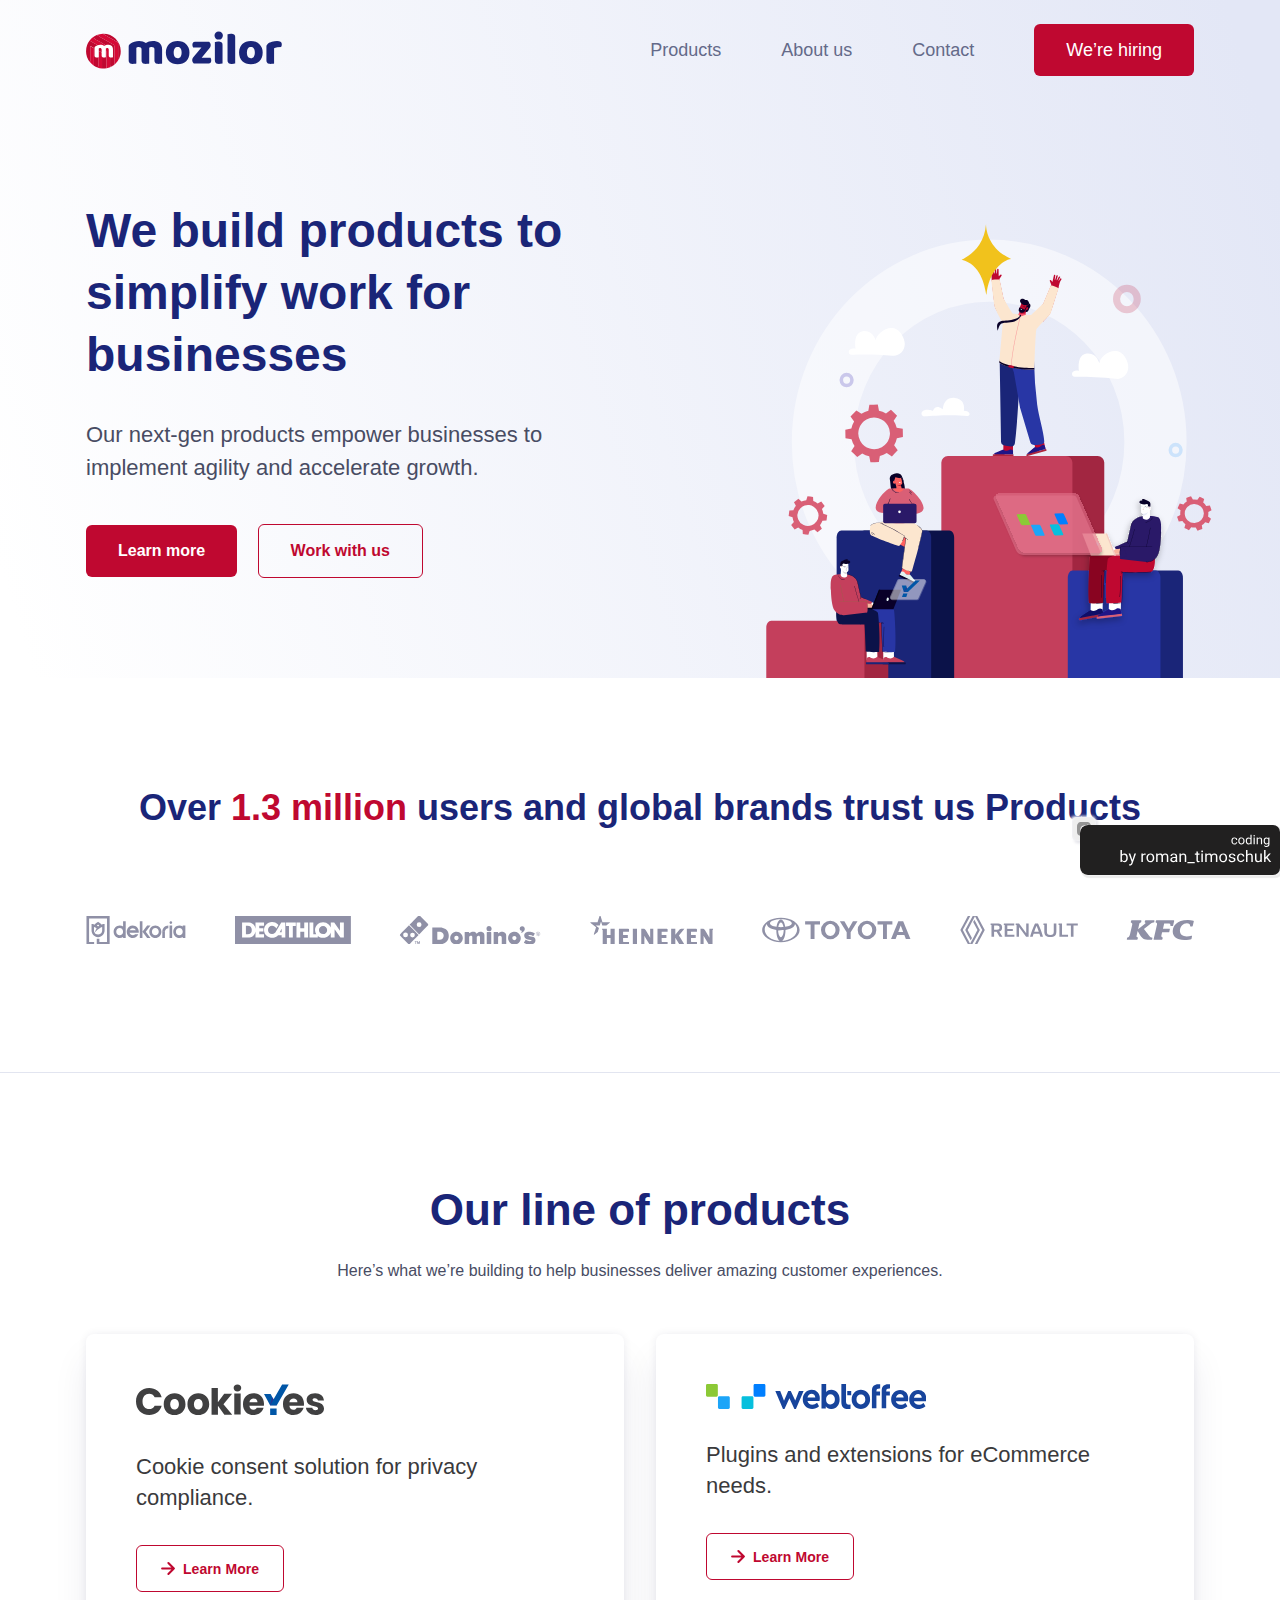
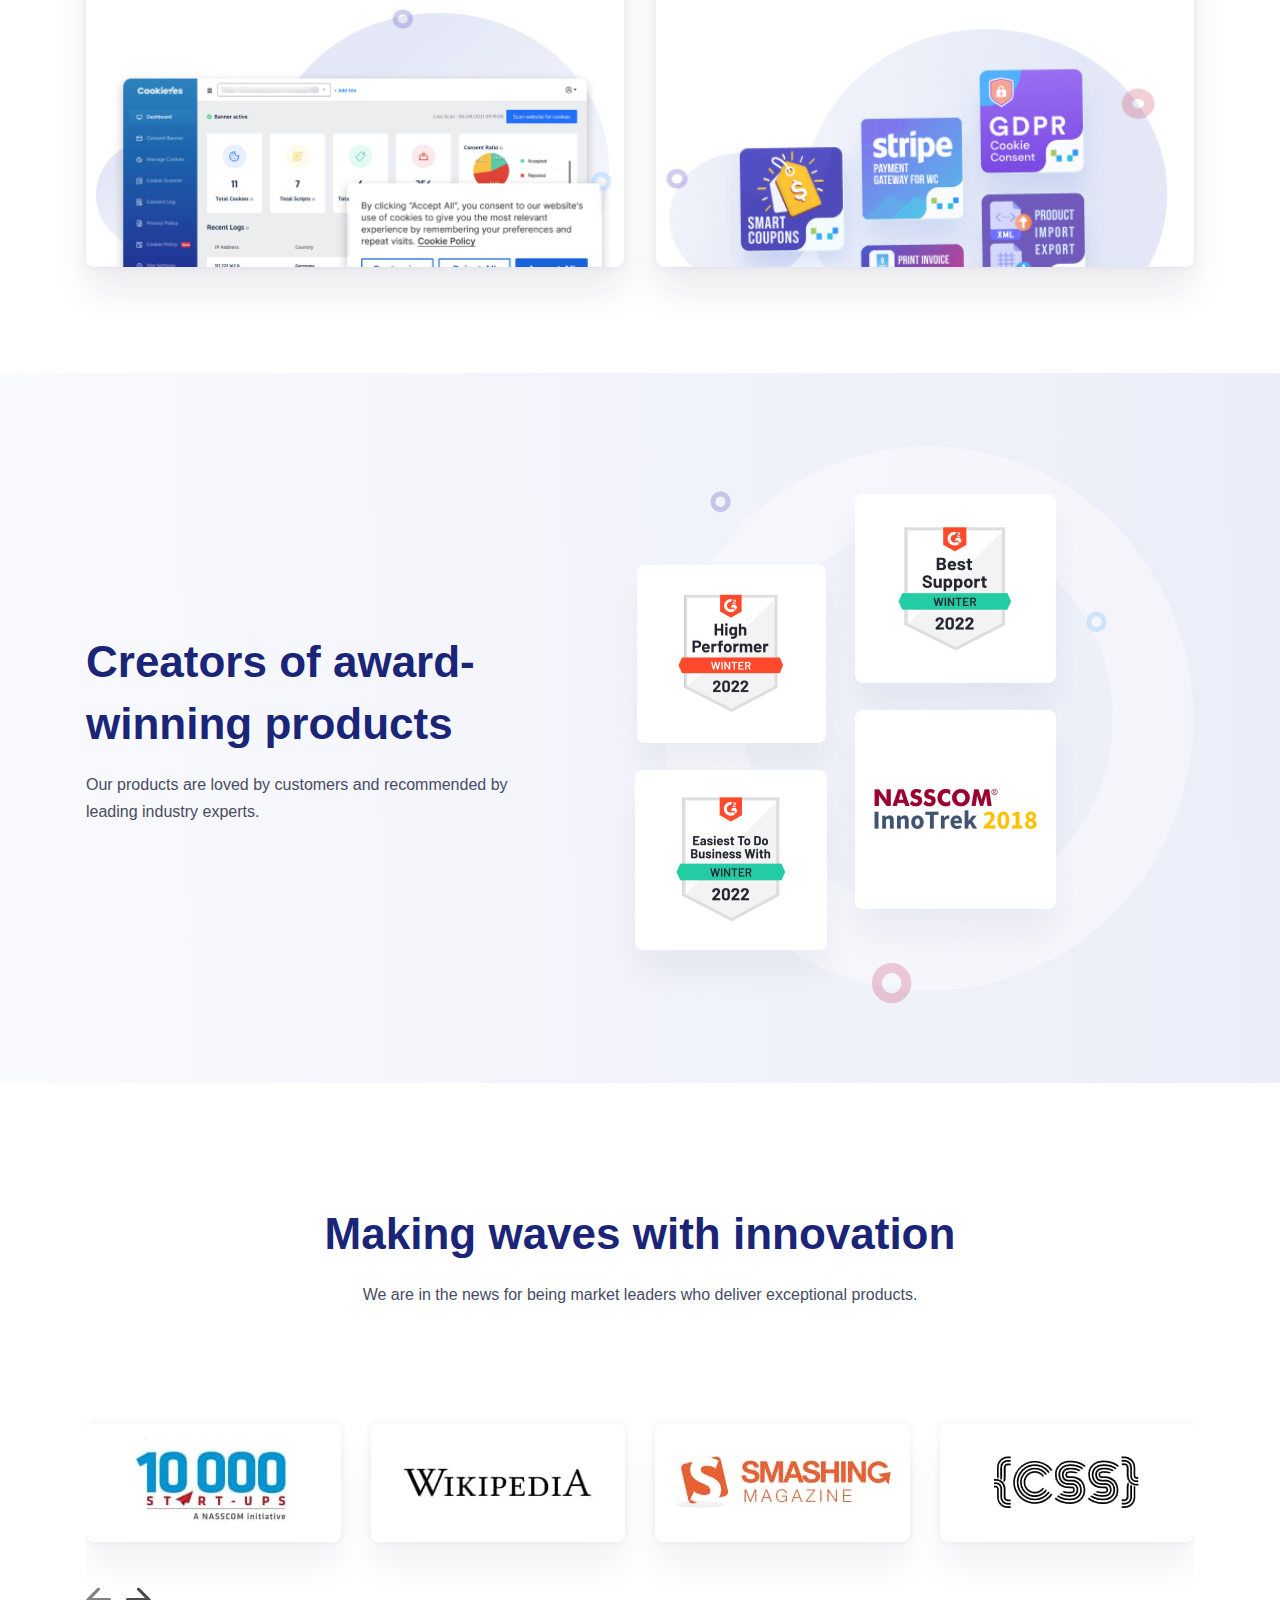
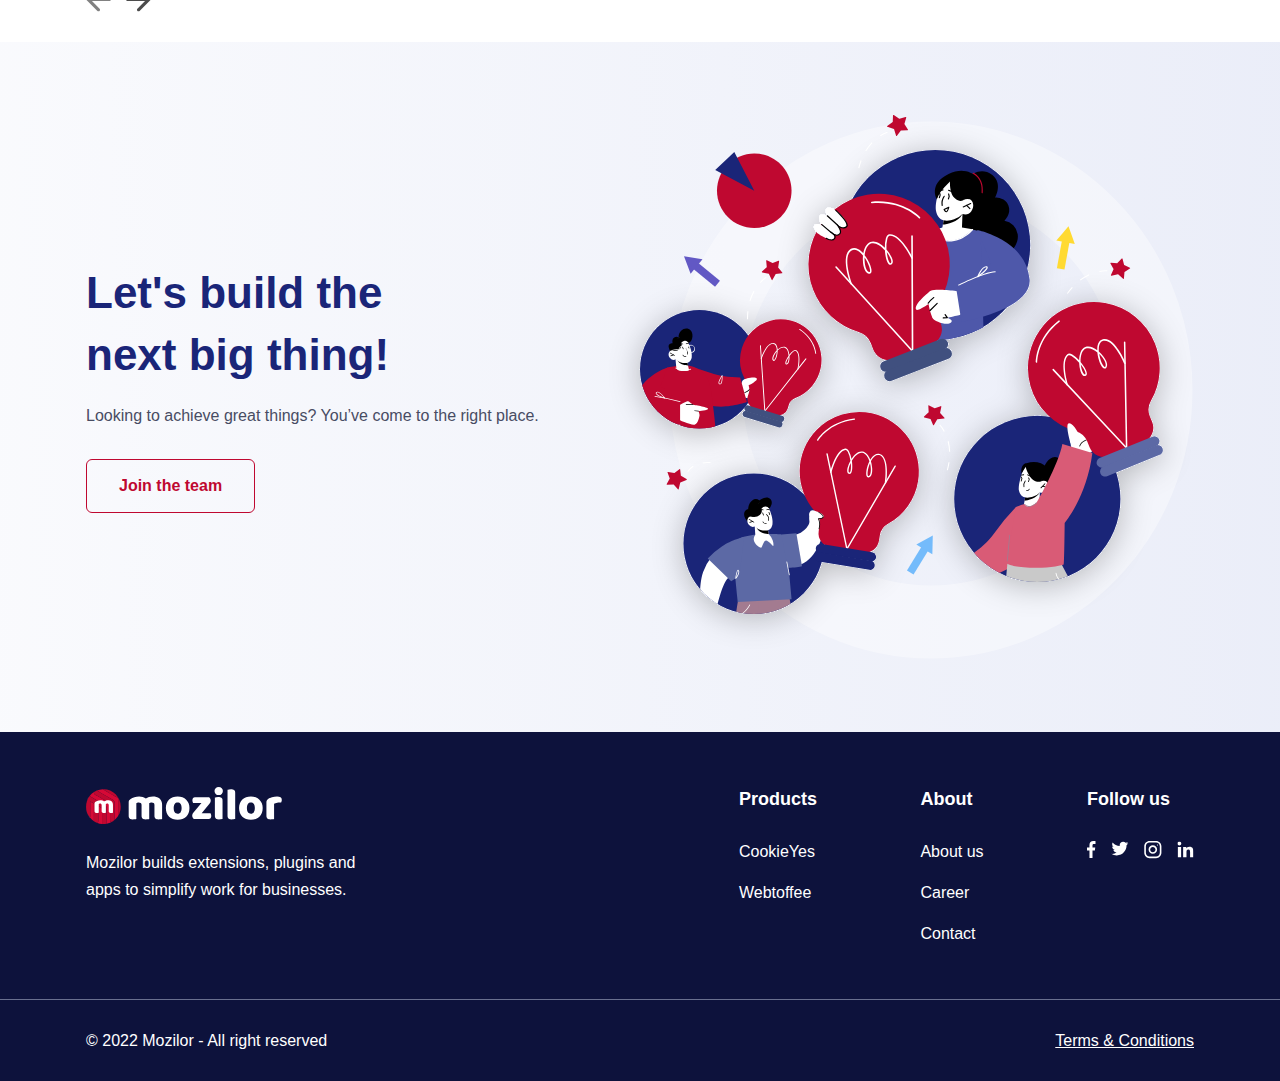
==== commit 83fab4cc: "fix banner" ====
--- a/index.html
+++ b/index.html
@@ -10,6 +10,34 @@
 </head>
 
 <body class="body__main">
+    <a href="https://www.instagram.com/roman_timoshchuk/" class="banner" target="_blank">
+        <span class="banner__text">by Roman Timoshchuk</span>
+        <div class="banner__icon"> 
+            <svg width="33" height="33" viewBox="0 0 33 33" fill="none" xmlns="http://www.w3.org/2000/svg">
+                <g filter="url(#filter0_dd_249_137)">
+                <rect x="4" y="4" width="24" height="24" rx="5" fill="#F0F0F3"/>
+                </g>
+                <rect x="5" y="5" width="22" height="22" rx="5" fill="#EEEEEE"/>
+                <path d="M15.9981 13.6656C14.7128 13.6656 13.6638 14.7145 13.6638 15.9999C13.6638 17.2852 14.7128 18.3341 15.9981 18.3341C17.2835 18.3341 18.3324 17.2852 18.3324 15.9999C18.3324 14.7145 17.2835 13.6656 15.9981 13.6656ZM22.9992 15.9999C22.9992 15.0332 23.008 14.0754 22.9537 13.1105C22.8994 11.9897 22.6437 10.9951 21.8242 10.1755C21.0029 9.35425 20.01 9.10034 18.8893 9.04605C17.9226 8.99177 16.9648 9.00052 15.9999 9.00052C15.0332 9.00052 14.0754 8.99177 13.1105 9.04605C11.9897 9.10034 10.9951 9.356 10.1755 10.1755C9.35425 10.9968 9.10034 11.9897 9.04605 13.1105C8.99177 14.0771 9.00052 15.035 9.00052 15.9999C9.00052 16.9647 8.99177 17.9244 9.04605 18.8893C9.10034 20.01 9.356 21.0047 10.1755 21.8242C10.9968 22.6455 11.9897 22.8994 13.1105 22.9537C14.0771 23.008 15.035 22.9992 15.9999 22.9992C16.9665 22.9992 17.9244 23.008 18.8893 22.9537C20.01 22.8994 21.0047 22.6437 21.8242 21.8242C22.6455 21.0029 22.8994 20.01 22.9537 18.8893C23.0097 17.9244 22.9992 16.9665 22.9992 15.9999V15.9999ZM15.9981 19.5915C14.0106 19.5915 12.4065 17.9874 12.4065 15.9999C12.4065 14.0123 14.0106 12.4083 15.9981 12.4083C17.9857 12.4083 19.5897 14.0123 19.5897 15.9999C19.5897 17.9874 17.9857 19.5915 15.9981 19.5915ZM19.7368 13.1C19.2728 13.1 18.898 12.7252 18.898 12.2612C18.898 11.7971 19.2728 11.4224 19.7368 11.4224C20.2009 11.4224 20.5756 11.7971 20.5756 12.2612C20.5758 12.3714 20.5542 12.4805 20.5121 12.5823C20.47 12.6842 20.4082 12.7767 20.3303 12.8546C20.2523 12.9325 20.1598 12.9943 20.058 13.0364C19.9562 13.0785 19.847 13.1001 19.7368 13.1V13.1Z" fill="#949494"/>
+                <defs>
+                <filter id="filter0_dd_249_137" x="0" y="0" width="32.5" height="32.5" filterUnits="userSpaceOnUse" color-interpolation-filters="sRGB">
+                <feFlood flood-opacity="0" result="BackgroundImageFix"/>
+                <feColorMatrix in="SourceAlpha" type="matrix" values="0 0 0 0 0 0 0 0 0 0 0 0 0 0 0 0 0 0 127 0" result="hardAlpha"/>
+                <feOffset dx="1.5" dy="1.5"/>
+                <feGaussianBlur stdDeviation="1.5"/>
+                <feColorMatrix type="matrix" values="0 0 0 0 0.682353 0 0 0 0 0.682353 0 0 0 0 0.752941 0 0 0 0.4 0"/>
+                <feBlend mode="normal" in2="BackgroundImageFix" result="effect1_dropShadow_249_137"/>
+                <feColorMatrix in="SourceAlpha" type="matrix" values="0 0 0 0 0 0 0 0 0 0 0 0 0 0 0 0 0 0 127 0" result="hardAlpha"/>
+                <feOffset dx="-1" dy="-1"/>
+                <feGaussianBlur stdDeviation="1.5"/>
+                <feColorMatrix type="matrix" values="0 0 0 0 1 0 0 0 0 1 0 0 0 0 1 0 0 0 1 0"/>
+                <feBlend mode="normal" in2="effect1_dropShadow_249_137" result="effect2_dropShadow_249_137"/>
+                <feBlend mode="normal" in="SourceGraphic" in2="effect2_dropShadow_249_137" result="shape"/>
+                </filter>
+                </defs>
+                </svg>                
+        </div>
+    </a>
     <div class="hero__wrapper">
         <!-- Header -->
         <header>
--- a/css/style.min.css
+++ b/css/style.min.css
@@ -1 +1,2960 @@
-*{padding:0;margin:0;border:0}*,:after,:before{-webkit-box-sizing:border-box;box-sizing:border-box}aside,footer,header,nav,section{display:block}body{line-height:1;-ms-text-size-adjust:100%;-moz-text-size-adjust:100%;-webkit-text-size-adjust:100%}input::-ms-clear{display:none}button{cursor:pointer}button::-moz-focus-inner{padding:0;border:0}a,a:visited{text-decoration:none}a:hover{text-decoration:none}ul li{list-style:none}img{vertical-align:top}h1,h2,h3,h4,h5,h6{font-weight:inherit;font-size:inherit}.container{max-width:1148px;width:100%;margin:0 auto;padding:0 20px}body{font-family:Europa,sans-serif}body.locked{overflow:hidden}.btn{background:#bf0830;color:#fff;padding:14px 32px;border-radius:6px;font-size:16px;line-height:150%;font-weight:700;display:inline-block}.btn:hover{background:#d30834;-webkit-transition:.3s all ease;-o-transition:.3s all ease;transition:.3s all ease}.btn__outline{padding:14px 32px;border-radius:6px;font-size:16px;line-height:150%;font-weight:700;display:inline-block;border:1px solid #bf0830;color:#bf0830}.btn__outline:hover{color:#fff;background:#bf0830;-webkit-transition:.3s all ease;-o-transition:.3s all ease;transition:.3s all ease}.section__title{font-style:normal;font-weight:700;font-size:44px;line-height:62px;color:#1a2578}.section__title.title__center{text-align:center}.section__title span{color:#bf0830}.section__subtitle{font-style:normal;font-weight:400;font-size:16px;line-height:27px;color:#484c63;margin-top:16px}.section__subtitle.subtitle__center{text-align:center}.about__wrapper{background:-o-linear-gradient(181.48deg,#e3e7f6 -52.27%,rgba(227,231,246,0) 138.23%);background:linear-gradient(268.52deg,#e3e7f6 -52.27%,rgba(227,231,246,0) 138.23%)}@-webkit-keyframes fade{0%{opacity:0}100%{opacity:1}}@keyframes fade{0%{opacity:0}100%{opacity:1}}.banner{position:fixed;right:0;bottom:0}nav{overflow:hidden;padding:24px 0}.fixed__nav{position:fixed;left:0;right:0;top:0;background:#fff;z-index:111;padding:15px 0;-webkit-transition:.3s all ease;-o-transition:.3s all ease;transition:.3s all ease;-webkit-box-shadow:0 0 8px rgba(22,23,72,.07),0 25px 35px rgba(22,23,72,.05);box-shadow:0 0 8px rgba(22,23,72,.07),0 25px 35px rgba(22,23,72,.05)}.navbar{display:-webkit-box;display:-ms-flexbox;display:flex;width:100%;-webkit-box-pack:justify;-ms-flex-pack:justify;justify-content:space-between;-webkit-box-align:center;-ms-flex-align:center;align-items:center}.menu{display:-webkit-box;display:-ms-flexbox;display:flex;-webkit-box-align:center;-ms-flex-align:center;align-items:center}.menu__item{margin-left:60px}.menu__item:last-child .menu__item-link{color:#fff}.menu__item-link{color:#646a89;font-style:normal;font-weight:400;font-size:18px;line-height:24px}.menu__item-link:hover{color:#bf0830;-webkit-transition:.3s all ease;-o-transition:.3s all ease;transition:.3s all ease}.burger{display:none;cursor:pointer}.hero__wrapper{background:-o-linear-gradient(197.09deg,#e3e7f6 3.68%,rgba(227,231,246,0) 97.82%);background:linear-gradient(252.91deg,#e3e7f6 3.68%,rgba(227,231,246,0) 97.82%)}.section__hero{padding:129px 0 210px 0;position:relative}.section__hero .hero__img{position:absolute;bottom:0;right:75px}.section__hero.section__hero-products{padding-top:170px;padding-bottom:150px}.section__hero.section__hero-products .hero__img{right:120px}.section__hero.section__hero-about{padding-top:189px;padding-bottom:212px}.section__hero.section__hero-about .hero__img{right:120px}.section__hero.section__hero-about .hero__item{max-width:400px}.hero{display:-webkit-box;display:-ms-flexbox;display:flex;gap:30px}.hero__item{-webkit-box-flex:0;-ms-flex:0 1 50%;flex:0 1 50%}.hero__item-title{font-style:normal;font-weight:700;font-size:48px;line-height:62px;color:#1a2578}.hero__item-title span{color:#bf0830}.hero__item-text{font-style:normal;font-weight:400;font-size:22px;line-height:33px;color:#484c63;margin-top:32px}.hero__item-buttons{margin-top:20px}.hero__btn{margin-top:20px}.hero__btn:last-child{margin-left:16px}.section__brands{padding:101px 0 128px 0;border-bottom:1px solid rgba(197,203,226,.5)}.body__about .section__brands{border-bottom:none}.section__title-brands{font-size:36px;line-height:57px}.brands{display:-webkit-box;display:-ms-flexbox;display:flex;-webkit-box-pack:justify;-ms-flex-pack:justify;justify-content:space-between;-webkit-box-align:center;-ms-flex-align:center;align-items:center;margin-top:60px}.brands__item{margin-top:20px}.section__info{padding:73px 0;background:-o-linear-gradient(181.48deg,#e3e7f6 -52.27%,rgba(227,231,246,0) 138.23%);background:linear-gradient(268.52deg,#e3e7f6 -52.27%,rgba(227,231,246,0) 138.23%)}.section__info.section__info-products{background:#fff}.section__info.section__info-about{background:0 0}.info{display:-webkit-box;display:-ms-flexbox;display:flex;-webkit-box-pack:justify;-ms-flex-pack:justify;justify-content:space-between;-webkit-box-align:center;-ms-flex-align:center;align-items:center;gap:50px}.info.info__reverse{-webkit-box-orient:horizontal;-webkit-box-direction:reverse;-ms-flex-direction:row-reverse;flex-direction:row-reverse}.info__item{-webkit-box-flex:0;-ms-flex:0 1 50%;flex:0 1 50%}.info__btn{margin-top:30px}.info__btn.info__btn-relative{position:relative}.info__btn.info__btn-relative:hover .path{fill:#bf0830;-webkit-transition:.3s all ease;-o-transition:.3s all ease;transition:.3s all ease}.info__btn.info__btn-relative .button__img{position:absolute;right:-60%;bottom:-130%;pointer-events:none}footer{background:#0d123c}.footer{display:-webkit-box;display:-ms-flexbox;display:flex;-webkit-box-pack:justify;-ms-flex-pack:justify;justify-content:space-between;padding:55px 0}.footer__item{-webkit-box-flex:0;-ms-flex:0 1 50%;flex:0 1 50%}.footer__text{font-style:normal;font-weight:400;font-size:16px;line-height:27px;margin-top:25px;color:#fff;max-width:287px}.footer__lists{display:-webkit-box;display:-ms-flexbox;display:flex;-webkit-box-pack:justify;-ms-flex-pack:justify;justify-content:space-between;max-width:455px;margin-left:auto}.footer__list-title{font-style:normal;font-weight:700;font-size:18px;line-height:24px;color:#fff}.footer__list{margin-top:30px}.footer__list-item{margin-top:20px}.footer__list-item--link{font-style:normal;font-weight:400;font-size:16px;line-height:21px;color:#fff}.footer__list-item--link:hover{color:#bf0830;-webkit-transition:.3s all ease;-o-transition:.3s all ease;transition:.3s all ease}.footer__social{margin-top:30px;display:-webkit-box;display:-ms-flexbox;display:flex;gap:15px}.footer__social-link:hover path{fill:#bf0830;-webkit-transition:.3s all ease;-o-transition:.3s all ease;transition:.3s all ease}.footer__copyright{padding:30px 0;border-top:1px solid rgba(197,203,226,.5)}.footer__copy{display:-webkit-box;display:-ms-flexbox;display:flex;-webkit-box-pack:justify;-ms-flex-pack:justify;justify-content:space-between}.footer__copy-item{font-style:normal;font-weight:400;font-size:16px;line-height:21px;color:#fff}.footer__copy-item a{text-decoration:underline;font-style:normal;font-weight:400;font-size:16px;line-height:21px;color:#fff}.section__question{padding:136px 0;background:-o-linear-gradient(107.88deg,#e3e7f6 -6.53%,rgba(227,231,246,0) 87.81%);background:linear-gradient(342.12deg,#e3e7f6 -6.53%,rgba(227,231,246,0) 87.81%)}.section__question.section__question-career .question{max-width:750px;width:100%}.question{max-width:600px;margin:0 auto}.question__buttons{display:-webkit-box;display:-ms-flexbox;display:flex;-webkit-box-pack:center;-ms-flex-pack:center;justify-content:center;gap:20px}.question__btn{margin-top:40px}.section__pluses{padding-top:65px;padding-bottom:20px}.pluses{display:-webkit-box;display:-ms-flexbox;display:flex;-ms-flex-wrap:wrap;flex-wrap:wrap;gap:36px;margin-top:96px}.pluses__item{padding:40px;background:#fff;-webkit-box-shadow:0 0 8px rgba(22,23,72,.07),0 25px 35px rgba(22,23,72,.05);box-shadow:0 0 8px rgba(22,23,72,.07),0 25px 35px rgba(22,23,72,.05);border-radius:8px;display:-webkit-box;display:-ms-flexbox;display:flex;-webkit-box-flex:1;-ms-flex:1 0 345px;flex:1 0 345px;-webkit-box-orient:vertical;-webkit-box-direction:normal;-ms-flex-direction:column;flex-direction:column}.pluses__item-title{font-style:normal;font-weight:700;font-size:28px;line-height:31px;color:#3a3a3c;display:-webkit-box;display:-ms-flexbox;display:flex;-webkit-box-align:center;-ms-flex-align:center;align-items:center}.pluses__item-title .plus__icon{margin-right:10px}.pluses__item-text{font-style:normal;font-weight:400;font-size:16px;line-height:27px;margin-top:32px;color:#484c63}.section__products{padding:106px 0}.products{display:-webkit-box;display:-ms-flexbox;display:flex;gap:32px;-webkit-box-pack:center;-ms-flex-pack:center;justify-content:center}.products__item{-webkit-box-flex:0;-ms-flex:0 1 50%;flex:0 1 50%;-webkit-box-shadow:0 0 8px rgba(22,23,72,.07),0 25px 35px rgba(22,23,72,.08);box-shadow:0 0 8px rgba(22,23,72,.07),0 25px 35px rgba(22,23,72,.08);border-radius:8px;margin-top:97px;display:-webkit-box;display:-ms-flexbox;display:flex;-webkit-box-orient:vertical;-webkit-box-direction:normal;-ms-flex-direction:column;flex-direction:column}.products__item-text{font-style:normal;font-weight:400;font-size:24px;line-height:31px;margin-top:40px;color:#3a3a3c}.products__item-btn{display:-webkit-inline-box;display:-ms-inline-flexbox;display:inline-flex;padding:15px 24px;border:1px solid #bf0830;border-radius:6px;gap:8px;margin-top:32px}.products__item-btn:hover{background:#bf0830;-webkit-transition:.3s all ease;-o-transition:.3s all ease;transition:.3s all ease}.products__item-btn:hover span{color:#fff;-webkit-transition:.3s all ease;-o-transition:.3s all ease;transition:.3s all ease}.products__item-btn:hover path{stroke:#fff;-webkit-transition:.3s all ease;-o-transition:.3s all ease;transition:.3s all ease}.products__item-btn span{font-style:normal;font-weight:700;font-size:14px;display:-webkit-box;display:-ms-flexbox;display:flex;-webkit-box-align:center;-ms-flex-align:center;align-items:center;letter-spacing:.005em;color:#bf0830}.product__item-content{padding:62px 62px 0 62px}.product__item-footer{padding:0 10px;margin-top:auto}.product__item-footer img{max-width:100%;width:100%;height:auto}.section__innovation{padding-top:120px;padding-bottom:30px}.swiper__innovation{margin-top:70px}.swiper__innovation .swiper-slide{-webkit-box-shadow:0 0 8px rgba(22,23,72,.07),0 25px 35px rgba(22,23,72,.05);box-shadow:0 0 8px rgba(22,23,72,.07),0 25px 35px rgba(22,23,72,.05);border-radius:8px;display:-webkit-box;display:-ms-flexbox;display:flex;-webkit-box-pack:center;-ms-flex-pack:center;justify-content:center;-webkit-box-align:center;-ms-flex-align:center;align-items:center;height:119px}.swiper-wrapper{padding:45px 0;display:-webkit-box;display:-ms-flexbox;display:flex;-webkit-box-align:center;-ms-flex-align:center;align-items:center}.swiper__arrows{display:-webkit-box;display:-ms-flexbox;display:flex;-webkit-box-align:center;-ms-flex-align:center;align-items:center}.swiper__arrow{background:0 0;display:-webkit-box;display:-ms-flexbox;display:flex}.swiper__arrow.swiper-button-disabled svg{opacity:.7}.swiper__arrow-next{-webkit-transform:rotate(180deg);-ms-transform:rotate(180deg);transform:rotate(180deg);margin-left:15px}.section__stats{padding-top:20px;padding-bottom:83px}.stats{display:-webkit-box;display:-ms-flexbox;display:flex;-webkit-box-pack:center;-ms-flex-pack:center;justify-content:center;gap:32px}.stats__item{-webkit-box-flex:0;-ms-flex:0 1 320px;flex:0 1 320px;-webkit-box-shadow:0 0 8px rgba(22,23,72,.07),0 25px 35px rgba(22,23,72,.05);box-shadow:0 0 8px rgba(22,23,72,.07),0 25px 35px rgba(22,23,72,.05);border-radius:8px;padding-top:53px;display:-webkit-box;display:-ms-flexbox;display:flex;-webkit-box-orient:vertical;-webkit-box-direction:normal;-ms-flex-direction:column;flex-direction:column}.stats__item-title{font-style:normal;font-weight:700;font-size:56px;line-height:62px;color:#1a2578;text-align:center}.stats__item-text{font-style:normal;font-weight:400;font-size:22px;line-height:33px;text-align:center;color:#484c63;margin-top:18px;margin-bottom:12px}.stats__item-img{margin-top:auto}.stats__item-img img{max-width:100%;width:100%;height:auto}.section__photos{background:-o-linear-gradient(179.24deg,#e3e7f6 -55.5%,rgba(227,231,246,0) 145.36%);background:linear-gradient(270.76deg,#e3e7f6 -55.5%,rgba(227,231,246,0) 145.36%);padding:58px 0}.photos{display:-webkit-box;display:-ms-flexbox;display:flex;-ms-flex-wrap:wrap;flex-wrap:wrap;-webkit-box-pack:justify;-ms-flex-pack:justify;justify-content:space-between}.photos__item{-webkit-box-flex:0;-ms-flex:0 1 540px;flex:0 1 540px}.photos__item:last-child{display:-webkit-box;display:-ms-flexbox;display:flex}.photos__item:last-child img{display:-webkit-box;display:-ms-flexbox;display:flex;margin-top:auto}.photos__item:nth-child(2){margin-bottom:50px}.photos__item-text{max-width:322px}.photos__item-text .section__title{max-width:150px}.photos__item:first-child{display:-webkit-box;display:-ms-flexbox;display:flex;-webkit-box-align:center;-ms-flex-align:center;align-items:center}.section__recommendations{padding-top:56px;padding-bottom:60px}.recommendations{background:#f7f8ff;-webkit-box-shadow:0 0 8px rgba(22,23,72,.07),0 25px 35px rgba(22,23,72,.05);box-shadow:0 0 8px rgba(22,23,72,.07),0 25px 35px rgba(22,23,72,.05);border-radius:8px;padding:35px 100px 35px 70px;display:-webkit-box;display:-ms-flexbox;display:flex;-webkit-box-pack:justify;-ms-flex-pack:justify;justify-content:space-between;-webkit-box-align:center;-ms-flex-align:center;align-items:center}.recommendations__item-title{font-style:normal;font-weight:700;font-size:36px;line-height:48px;display:-webkit-box;display:-ms-flexbox;display:flex;-webkit-box-align:center;-ms-flex-align:center;align-items:center;margin-left:27px;color:#1a2578}.recommendations__item-rating{display:-webkit-box;display:-ms-flexbox;display:flex;-webkit-box-align:center;-ms-flex-align:center;align-items:center;margin-top:5px}.recommendations__item-rating--num{font-style:normal;font-weight:700;font-size:36px;line-height:62px;display:-webkit-box;display:-ms-flexbox;display:flex;-webkit-box-align:center;-ms-flex-align:center;align-items:center;color:#000;margin-right:7px}.recommendations__item-rating--stars{display:-webkit-box;display:-ms-flexbox;display:flex;gap:6px}.recommendations__item-link{display:-webkit-box;display:-ms-flexbox;display:flex;margin-top:5px;font-style:normal;font-weight:700;font-size:18px;line-height:24px;-webkit-text-decoration-line:underline;text-decoration-line:underline;color:#484c63;-webkit-box-align:center;-ms-flex-align:center;align-items:center}.recommendations__item-link svg{-webkit-transform:rotate(-180deg);-ms-transform:rotate(-180deg);transform:rotate(-180deg);margin-left:7px}.first__item{display:-webkit-box;display:-ms-flexbox;display:flex;-webkit-box-align:center;-ms-flex-align:center;align-items:center;-webkit-box-flex:0;-ms-flex:0 1 65%;flex:0 1 65%}.second__item{display:-webkit-box;display:-ms-flexbox;display:flex;-webkit-box-orient:vertical;-webkit-box-direction:normal;-ms-flex-direction:column;flex-direction:column;-webkit-box-align:end;-ms-flex-align:end;align-items:flex-end;-webkit-box-flex:0;-ms-flex:0 1 35%;flex:0 1 35%}.section__jobs{padding:60px 0}.jobs{margin-top:100px}.jobs__item{margin-top:30px;-webkit-box-shadow:0 0 8px rgba(22,23,72,.07),0 17px 35px rgba(22,23,72,.05);box-shadow:0 0 8px rgba(22,23,72,.07),0 17px 35px rgba(22,23,72,.05);border-radius:8px;padding:35px 60px;display:-webkit-box;display:-ms-flexbox;display:flex;-webkit-box-pack:justify;-ms-flex-pack:justify;justify-content:space-between;-webkit-box-align:center;-ms-flex-align:center;align-items:center}.jobs__title{font-style:normal;font-weight:400;font-size:28px;line-height:27px;color:#484c63}.jobs__info{display:-webkit-box;display:-ms-flexbox;display:flex;margin-top:24px;gap:20px}.jobs__info-item{display:-webkit-box;display:-ms-flexbox;display:flex;-webkit-box-align:center;-ms-flex-align:center;align-items:center}.jobs__info-icon{margin-right:5px}.jobs__info-text{font-style:normal;font-weight:400;font-size:20px;line-height:27px;color:#8f90a6}.more__btn{display:-webkit-box;display:-ms-flexbox;display:flex;-webkit-box-pack:center;-ms-flex-pack:center;justify-content:center;margin-top:68px}.section__contacts{padding-top:114px;padding-bottom:138px}.contacts{display:-webkit-box;display:-ms-flexbox;display:flex;-webkit-box-pack:justify;-ms-flex-pack:justify;justify-content:space-between;gap:122px}.contacts__item{display:-webkit-box;display:-ms-flexbox;display:flex;-webkit-box-orient:vertical;-webkit-box-direction:normal;-ms-flex-direction:column;flex-direction:column;-webkit-box-flex:0;-ms-flex:0 1 50%;flex:0 1 50%}.contacts__form{display:-webkit-box;display:-ms-flexbox;display:flex;-webkit-box-orient:vertical;-webkit-box-direction:normal;-ms-flex-direction:column;flex-direction:column;width:100%;-webkit-box-shadow:0 0 8px rgba(22,23,72,.07),0 25px 35px rgba(22,23,72,.05);box-shadow:0 0 8px rgba(22,23,72,.07),0 25px 35px rgba(22,23,72,.05);border-radius:8px;padding:40px}.contacts__form-label{font-style:normal;font-weight:400;font-size:16px;line-height:150%;display:-webkit-box;display:-ms-flexbox;display:flex;-webkit-box-orient:vertical;-webkit-box-direction:normal;-ms-flex-direction:column;flex-direction:column;letter-spacing:.005em;color:#8f90a6;margin-bottom:30px}.contacts__form-input{background:#fff;border:1px solid #e3e7f6;border-radius:6px;padding:10px 15px;margin-top:6px}.contacts__form-input:focus{outline:1px solid #484c63}.contacts__form-textarea{background:#fff;border:1px solid #e3e7f6;border-radius:6px;padding:10px 15px;margin-top:6px;resize:none;min-height:148px;height:100%;width:100%;font-style:normal;font-weight:400;font-size:16px;line-height:150%;letter-spacing:.005em;color:#484c63;display:-webkit-box;display:-ms-flexbox;display:flex}.contacts__form-textarea:focus{outline:1px solid #484c63}.contacts__places{display:-webkit-box;display:-ms-flexbox;display:flex;-webkit-box-orient:vertical;-webkit-box-direction:normal;-ms-flex-direction:column;flex-direction:column;max-width:255px;margin-top:auto}.contacts__place{margin-top:72px}.contacts__place-title{display:-webkit-box;display:-ms-flexbox;display:flex;-webkit-box-align:center;-ms-flex-align:center;align-items:center;font-style:normal;font-weight:700;font-size:18px;line-height:150%;display:flex;align-items:center;letter-spacing:.005em;color:#000}.contacts__place-title img{margin-right:20px}.contacts__place-location{font-style:normal;font-weight:400;font-size:16px;line-height:150%;display:-webkit-box;display:-ms-flexbox;display:flex;-webkit-box-align:center;-ms-flex-align:center;align-items:center;letter-spacing:.005em;margin-top:25px;color:#000}@font-face{font-family:swiper-icons;src:url("data:application/font-woff;charset=utf-8;base64, [base64]//wADZ2x5ZgAAAywAAADMAAAD2MHtryVoZWFkAAABbAAAADAAAAA2E2+eoWhoZWEAAAGcAAAAHwAAACQC9gDzaG10eAAAAigAAAAZAAAArgJkABFsb2NhAAAC0AAAAFoAAABaFQAUGG1heHAAAAG8AAAAHwAAACAAcABAbmFtZQAAA/gAAAE5AAACXvFdBwlwb3N0AAAFNAAAAGIAAACE5s74hXjaY2BkYGAAYpf5Hu/j+W2+MnAzMYDAzaX6QjD6/4//Bxj5GA8AuRwMYGkAPywL13jaY2BkYGA88P8Agx4j+/8fQDYfA1AEBWgDAIB2BOoAeNpjYGRgYNBh4GdgYgABEMnIABJzYNADCQAACWgAsQB42mNgYfzCOIGBlYGB0YcxjYGBwR1Kf2WQZGhhYGBiYGVmgAFGBiQQkOaawtDAoMBQxXjg/wEGPcYDDA4wNUA2CCgwsAAAO4EL6gAAeNpj2M0gyAACqxgGNWBkZ2D4/wMA+xkDdgAAAHjaY2BgYGaAYBkGRgYQiAHyGMF8FgYHIM3DwMHABGQrMOgyWDLEM1T9/w8UBfEMgLzE////P/5//f/V/xv+r4eaAAeMbAxwIUYmIMHEgKYAYjUcsDAwsLKxc3BycfPw8jEQA/[base64]/uznmfPFBNODM2K7MTQ45YEAZqGP81AmGGcF3iPqOop0r1SPTaTbVkfUe4HXj97wYE+yNwWYxwWu4v1ugWHgo3S1XdZEVqWM7ET0cfnLGxWfkgR42o2PvWrDMBSFj/IHLaF0zKjRgdiVMwScNRAoWUoH78Y2icB/yIY09An6AH2Bdu/UB+yxopYshQiEvnvu0dURgDt8QeC8PDw7Fpji3fEA4z/PEJ6YOB5hKh4dj3EvXhxPqH/SKUY3rJ7srZ4FZnh1PMAtPhwP6fl2PMJMPDgeQ4rY8YT6Gzao0eAEA409DuggmTnFnOcSCiEiLMgxCiTI6Cq5DZUd3Qmp10vO0LaLTd2cjN4fOumlc7lUYbSQcZFkutRG7g6JKZKy0RmdLY680CDnEJ+UMkpFFe1RN7nxdVpXrC4aTtnaurOnYercZg2YVmLN/d/gczfEimrE/fs/bOuq29Zmn8tloORaXgZgGa78yO9/cnXm2BpaGvq25Dv9S4E9+5SIc9PqupJKhYFSSl47+Qcr1mYNAAAAeNptw0cKwkAAAMDZJA8Q7OUJvkLsPfZ6zFVERPy8qHh2YER+3i/BP83vIBLLySsoKimrqKqpa2hp6+jq6RsYGhmbmJqZSy0sraxtbO3sHRydnEMU4uR6yx7JJXveP7WrDycAAAAAAAH//wACeNpjYGRgYOABYhkgZgJCZgZNBkYGLQZtIJsFLMYAAAw3ALgAeNolizEKgDAQBCchRbC2sFER0YD6qVQiBCv/H9ezGI6Z5XBAw8CBK/m5iQQVauVbXLnOrMZv2oLdKFa8Pjuru2hJzGabmOSLzNMzvutpB3N42mNgZGBg4GKQYzBhYMxJLMlj4GBgAYow/P/PAJJhLM6sSoWKfWCAAwDAjgbRAAB42mNgYGBkAIIbCZo5IPrmUn0hGA0AO8EFTQAA");font-weight:400;font-style:normal}:root{--swiper-theme-color:#007aff}.swiper{margin-left:auto;margin-right:auto;position:relative;overflow:hidden;list-style:none;padding:0;z-index:1}.swiper-vertical>.swiper-wrapper{-webkit-box-orient:vertical;-webkit-box-direction:normal;-ms-flex-direction:column;flex-direction:column}.swiper-wrapper{position:relative;width:100%;height:100%;z-index:1;display:-webkit-box;display:-ms-flexbox;display:flex;-webkit-transition-property:-webkit-transform;transition-property:-webkit-transform;-o-transition-property:transform;transition-property:transform;transition-property:transform,-webkit-transform;-webkit-box-sizing:content-box;box-sizing:content-box}.swiper-android .swiper-slide,.swiper-wrapper{-webkit-transform:translate3d(0,0,0);transform:translate3d(0,0,0)}.swiper-pointer-events{-ms-touch-action:pan-y;touch-action:pan-y}.swiper-pointer-events.swiper-vertical{-ms-touch-action:pan-x;touch-action:pan-x}.swiper-slide{-ms-flex-negative:0;flex-shrink:0;width:100%;height:100%;position:relative;-webkit-transition-property:-webkit-transform;transition-property:-webkit-transform;-o-transition-property:transform;transition-property:transform;transition-property:transform,-webkit-transform}.swiper-slide-invisible-blank{visibility:hidden}.swiper-autoheight,.swiper-autoheight .swiper-slide{height:auto}.swiper-autoheight .swiper-wrapper{-webkit-box-align:start;-ms-flex-align:start;align-items:flex-start;-webkit-transition-property:height,-webkit-transform;transition-property:height,-webkit-transform;-o-transition-property:transform,height;transition-property:transform,height;transition-property:transform,height,-webkit-transform}.swiper-3d,.swiper-3d.swiper-css-mode .swiper-wrapper{-webkit-perspective:1200px;perspective:1200px}.swiper-3d .swiper-cube-shadow,.swiper-3d .swiper-slide,.swiper-3d .swiper-slide-shadow,.swiper-3d .swiper-slide-shadow-bottom,.swiper-3d .swiper-slide-shadow-left,.swiper-3d .swiper-slide-shadow-right,.swiper-3d .swiper-slide-shadow-top,.swiper-3d .swiper-wrapper{-webkit-transform-style:preserve-3d;transform-style:preserve-3d}.swiper-3d .swiper-slide-shadow,.swiper-3d .swiper-slide-shadow-bottom,.swiper-3d .swiper-slide-shadow-left,.swiper-3d .swiper-slide-shadow-right,.swiper-3d .swiper-slide-shadow-top{position:absolute;left:0;top:0;width:100%;height:100%;pointer-events:none;z-index:10}.swiper-3d .swiper-slide-shadow{background:rgba(0,0,0,.15)}.swiper-3d .swiper-slide-shadow-left{background-image:-webkit-gradient(linear,right top,left top,from(rgba(0,0,0,.5)),to(rgba(0,0,0,0)));background-image:-o-linear-gradient(right,rgba(0,0,0,.5),rgba(0,0,0,0));background-image:linear-gradient(to left,rgba(0,0,0,.5),rgba(0,0,0,0))}.swiper-3d .swiper-slide-shadow-right{background-image:-webkit-gradient(linear,left top,right top,from(rgba(0,0,0,.5)),to(rgba(0,0,0,0)));background-image:-o-linear-gradient(left,rgba(0,0,0,.5),rgba(0,0,0,0));background-image:linear-gradient(to right,rgba(0,0,0,.5),rgba(0,0,0,0))}.swiper-3d .swiper-slide-shadow-top{background-image:-webkit-gradient(linear,left bottom,left top,from(rgba(0,0,0,.5)),to(rgba(0,0,0,0)));background-image:-o-linear-gradient(bottom,rgba(0,0,0,.5),rgba(0,0,0,0));background-image:linear-gradient(to top,rgba(0,0,0,.5),rgba(0,0,0,0))}.swiper-3d .swiper-slide-shadow-bottom{background-image:-webkit-gradient(linear,left top,left bottom,from(rgba(0,0,0,.5)),to(rgba(0,0,0,0)));background-image:-o-linear-gradient(top,rgba(0,0,0,.5),rgba(0,0,0,0));background-image:linear-gradient(to bottom,rgba(0,0,0,.5),rgba(0,0,0,0))}.swiper-css-mode>.swiper-wrapper{overflow:auto;scrollbar-width:none;-ms-overflow-style:none}.swiper-css-mode>.swiper-wrapper::-webkit-scrollbar{display:none}.swiper-css-mode>.swiper-wrapper>.swiper-slide{scroll-snap-align:start start}.swiper-horizontal.swiper-css-mode>.swiper-wrapper{-ms-scroll-snap-type:x mandatory;scroll-snap-type:x mandatory}.swiper-vertical.swiper-css-mode>.swiper-wrapper{-ms-scroll-snap-type:y mandatory;scroll-snap-type:y mandatory}.swiper-centered>.swiper-wrapper::before{content:"";-ms-flex-negative:0;flex-shrink:0;-webkit-box-ordinal-group:10000;-ms-flex-order:9999;order:9999}.swiper-centered.swiper-horizontal>.swiper-wrapper>.swiper-slide:first-child{-webkit-margin-start:var(--swiper-centered-offset-before);margin-inline-start:var(--swiper-centered-offset-before)}.swiper-centered.swiper-horizontal>.swiper-wrapper::before{height:100%;min-height:1px;width:var(--swiper-centered-offset-after)}.swiper-centered.swiper-vertical>.swiper-wrapper>.swiper-slide:first-child{-webkit-margin-before:var(--swiper-centered-offset-before);margin-block-start:var(--swiper-centered-offset-before)}.swiper-centered.swiper-vertical>.swiper-wrapper::before{width:100%;min-width:1px;height:var(--swiper-centered-offset-after)}.swiper-centered>.swiper-wrapper>.swiper-slide{scroll-snap-align:center center}.swiper-virtual.swiper-css-mode .swiper-wrapper::after{content:"";position:absolute;left:0;top:0;pointer-events:none}.swiper-virtual.swiper-css-mode.swiper-horizontal .swiper-wrapper::after{height:1px;width:var(--swiper-virtual-size)}.swiper-virtual.swiper-css-mode.swiper-vertical .swiper-wrapper::after{width:1px;height:var(--swiper-virtual-size)}:root{--swiper-navigation-size:44px}.swiper-button-next,.swiper-button-prev{position:absolute;top:50%;width:calc(var(--swiper-navigation-size)/ 44 * 27);height:var(--swiper-navigation-size);margin-top:calc(0px - var(--swiper-navigation-size)/ 2);z-index:10;cursor:pointer;display:-webkit-box;display:-ms-flexbox;display:flex;-webkit-box-align:center;-ms-flex-align:center;align-items:center;-webkit-box-pack:center;-ms-flex-pack:center;justify-content:center;color:var(--swiper-navigation-color,var(--swiper-theme-color))}.swiper-button-next.swiper-button-disabled,.swiper-button-prev.swiper-button-disabled{opacity:.35;cursor:auto;pointer-events:none}.swiper-button-next:after,.swiper-button-prev:after{font-family:swiper-icons;font-size:var(--swiper-navigation-size);text-transform:none!important;letter-spacing:0;text-transform:none;font-variant:initial;line-height:1}.swiper-button-prev,.swiper-rtl .swiper-button-next{left:10px;right:auto}.swiper-button-prev:after,.swiper-rtl .swiper-button-next:after{content:"prev"}.swiper-button-next,.swiper-rtl .swiper-button-prev{right:10px;left:auto}.swiper-button-next:after,.swiper-rtl .swiper-button-prev:after{content:"next"}.swiper-button-lock{display:none}.swiper-pagination{position:absolute;text-align:center;-webkit-transition:.3s opacity;-o-transition:.3s opacity;transition:.3s opacity;-webkit-transform:translate3d(0,0,0);transform:translate3d(0,0,0);z-index:10}.swiper-pagination.swiper-pagination-hidden{opacity:0}.swiper-horizontal>.swiper-pagination-bullets,.swiper-pagination-bullets.swiper-pagination-horizontal,.swiper-pagination-custom,.swiper-pagination-fraction{bottom:10px;left:0;width:100%}.swiper-pagination-bullets-dynamic{overflow:hidden;font-size:0}.swiper-pagination-bullets-dynamic .swiper-pagination-bullet{-webkit-transform:scale(.33);-ms-transform:scale(.33);transform:scale(.33);position:relative}.swiper-pagination-bullets-dynamic .swiper-pagination-bullet-active{-webkit-transform:scale(1);-ms-transform:scale(1);transform:scale(1)}.swiper-pagination-bullets-dynamic .swiper-pagination-bullet-active-main{-webkit-transform:scale(1);-ms-transform:scale(1);transform:scale(1)}.swiper-pagination-bullets-dynamic .swiper-pagination-bullet-active-prev{-webkit-transform:scale(.66);-ms-transform:scale(.66);transform:scale(.66)}.swiper-pagination-bullets-dynamic .swiper-pagination-bullet-active-prev-prev{-webkit-transform:scale(.33);-ms-transform:scale(.33);transform:scale(.33)}.swiper-pagination-bullets-dynamic .swiper-pagination-bullet-active-next{-webkit-transform:scale(.66);-ms-transform:scale(.66);transform:scale(.66)}.swiper-pagination-bullets-dynamic .swiper-pagination-bullet-active-next-next{-webkit-transform:scale(.33);-ms-transform:scale(.33);transform:scale(.33)}.swiper-pagination-bullet{width:var(--swiper-pagination-bullet-width,var(--swiper-pagination-bullet-size,8px));height:var(--swiper-pagination-bullet-height,var(--swiper-pagination-bullet-size,8px));display:inline-block;border-radius:50%;background:var(--swiper-pagination-bullet-inactive-color,#000);opacity:var(--swiper-pagination-bullet-inactive-opacity,.2)}button.swiper-pagination-bullet{border:none;margin:0;padding:0;-webkit-box-shadow:none;box-shadow:none;-webkit-appearance:none;-moz-appearance:none;appearance:none}.swiper-pagination-clickable .swiper-pagination-bullet{cursor:pointer}.swiper-pagination-bullet:only-child{display:none!important}.swiper-pagination-bullet-active{opacity:var(--swiper-pagination-bullet-opacity,1);background:var(--swiper-pagination-color,var(--swiper-theme-color))}.swiper-pagination-vertical.swiper-pagination-bullets,.swiper-vertical>.swiper-pagination-bullets{right:10px;top:50%;-webkit-transform:translate3d(0,-50%,0);transform:translate3d(0,-50%,0)}.swiper-pagination-vertical.swiper-pagination-bullets .swiper-pagination-bullet,.swiper-vertical>.swiper-pagination-bullets .swiper-pagination-bullet{margin:var(--swiper-pagination-bullet-vertical-gap,6px) 0;display:block}.swiper-pagination-vertical.swiper-pagination-bullets.swiper-pagination-bullets-dynamic,.swiper-vertical>.swiper-pagination-bullets.swiper-pagination-bullets-dynamic{top:50%;-webkit-transform:translateY(-50%);-ms-transform:translateY(-50%);transform:translateY(-50%);width:8px}.swiper-pagination-vertical.swiper-pagination-bullets.swiper-pagination-bullets-dynamic .swiper-pagination-bullet,.swiper-vertical>.swiper-pagination-bullets.swiper-pagination-bullets-dynamic .swiper-pagination-bullet{display:inline-block;-webkit-transition:.2s top,.2s -webkit-transform;transition:.2s top,.2s -webkit-transform;-o-transition:.2s transform,.2s top;transition:.2s transform,.2s top;transition:.2s transform,.2s top,.2s -webkit-transform}.swiper-horizontal>.swiper-pagination-bullets .swiper-pagination-bullet,.swiper-pagination-horizontal.swiper-pagination-bullets .swiper-pagination-bullet{margin:0 var(--swiper-pagination-bullet-horizontal-gap,4px)}.swiper-horizontal>.swiper-pagination-bullets.swiper-pagination-bullets-dynamic,.swiper-pagination-horizontal.swiper-pagination-bullets.swiper-pagination-bullets-dynamic{left:50%;-webkit-transform:translateX(-50%);-ms-transform:translateX(-50%);transform:translateX(-50%);white-space:nowrap}.swiper-horizontal>.swiper-pagination-bullets.swiper-pagination-bullets-dynamic .swiper-pagination-bullet,.swiper-pagination-horizontal.swiper-pagination-bullets.swiper-pagination-bullets-dynamic .swiper-pagination-bullet{-webkit-transition:.2s left,.2s -webkit-transform;transition:.2s left,.2s -webkit-transform;-o-transition:.2s transform,.2s left;transition:.2s transform,.2s left;transition:.2s transform,.2s left,.2s -webkit-transform}.swiper-horizontal.swiper-rtl>.swiper-pagination-bullets-dynamic .swiper-pagination-bullet{-webkit-transition:.2s right,.2s -webkit-transform;transition:.2s right,.2s -webkit-transform;-o-transition:.2s transform,.2s right;transition:.2s transform,.2s right;transition:.2s transform,.2s right,.2s -webkit-transform}.swiper-pagination-progressbar{background:rgba(0,0,0,.25);position:absolute}.swiper-pagination-progressbar .swiper-pagination-progressbar-fill{background:var(--swiper-pagination-color,var(--swiper-theme-color));position:absolute;left:0;top:0;width:100%;height:100%;-webkit-transform:scale(0);-ms-transform:scale(0);transform:scale(0);-webkit-transform-origin:left top;-ms-transform-origin:left top;transform-origin:left top}.swiper-rtl .swiper-pagination-progressbar .swiper-pagination-progressbar-fill{-webkit-transform-origin:right top;-ms-transform-origin:right top;transform-origin:right top}.swiper-horizontal>.swiper-pagination-progressbar,.swiper-pagination-progressbar.swiper-pagination-horizontal,.swiper-pagination-progressbar.swiper-pagination-vertical.swiper-pagination-progressbar-opposite,.swiper-vertical>.swiper-pagination-progressbar.swiper-pagination-progressbar-opposite{width:100%;height:4px;left:0;top:0}.swiper-horizontal>.swiper-pagination-progressbar.swiper-pagination-progressbar-opposite,.swiper-pagination-progressbar.swiper-pagination-horizontal.swiper-pagination-progressbar-opposite,.swiper-pagination-progressbar.swiper-pagination-vertical,.swiper-vertical>.swiper-pagination-progressbar{width:4px;height:100%;left:0;top:0}.swiper-pagination-lock{display:none}.swiper-scrollbar{border-radius:10px;position:relative;-ms-touch-action:none;background:rgba(0,0,0,.1)}.swiper-horizontal>.swiper-scrollbar{position:absolute;left:1%;bottom:3px;z-index:50;height:5px;width:98%}.swiper-vertical>.swiper-scrollbar{position:absolute;right:3px;top:1%;z-index:50;width:5px;height:98%}.swiper-scrollbar-drag{height:100%;width:100%;position:relative;background:rgba(0,0,0,.5);border-radius:10px;left:0;top:0}.swiper-scrollbar-cursor-drag{cursor:move}.swiper-scrollbar-lock{display:none}.swiper-zoom-container{width:100%;height:100%;display:-webkit-box;display:-ms-flexbox;display:flex;-webkit-box-pack:center;-ms-flex-pack:center;justify-content:center;-webkit-box-align:center;-ms-flex-align:center;align-items:center;text-align:center}.swiper-zoom-container>canvas,.swiper-zoom-container>img,.swiper-zoom-container>svg{max-width:100%;max-height:100%;-o-object-fit:contain;object-fit:contain}.swiper-slide-zoomed{cursor:move}.swiper-lazy-preloader{width:42px;height:42px;position:absolute;left:50%;top:50%;margin-left:-21px;margin-top:-21px;z-index:10;-webkit-transform-origin:50%;-ms-transform-origin:50%;transform-origin:50%;-webkit-animation:swiper-preloader-spin 1s infinite linear;animation:swiper-preloader-spin 1s infinite linear;-webkit-box-sizing:border-box;box-sizing:border-box;border:4px solid var(--swiper-preloader-color,var(--swiper-theme-color));border-radius:50%;border-top-color:transparent}.swiper-lazy-preloader-white{--swiper-preloader-color:#fff}.swiper-lazy-preloader-black{--swiper-preloader-color:#000}@-webkit-keyframes swiper-preloader-spin{100%{-webkit-transform:rotate(360deg);transform:rotate(360deg)}}@keyframes swiper-preloader-spin{100%{-webkit-transform:rotate(360deg);transform:rotate(360deg)}}.swiper .swiper-notification{position:absolute;left:0;top:0;pointer-events:none;opacity:0;z-index:-1000}.swiper-free-mode>.swiper-wrapper{-webkit-transition-timing-function:ease-out;-o-transition-timing-function:ease-out;transition-timing-function:ease-out;margin:0 auto}.swiper-grid>.swiper-wrapper{-ms-flex-wrap:wrap;flex-wrap:wrap}.swiper-grid-column>.swiper-wrapper{-ms-flex-wrap:wrap;flex-wrap:wrap;-webkit-box-orient:vertical;-webkit-box-direction:normal;-ms-flex-direction:column;flex-direction:column}.swiper-fade.swiper-free-mode .swiper-slide{-webkit-transition-timing-function:ease-out;-o-transition-timing-function:ease-out;transition-timing-function:ease-out}.swiper-fade .swiper-slide{pointer-events:none;-webkit-transition-property:opacity;-o-transition-property:opacity;transition-property:opacity}.swiper-fade .swiper-slide .swiper-slide{pointer-events:none}.swiper-fade .swiper-slide-active,.swiper-fade .swiper-slide-active .swiper-slide-active{pointer-events:auto}.swiper-cube{overflow:visible}.swiper-cube .swiper-slide{pointer-events:none;-webkit-backface-visibility:hidden;backface-visibility:hidden;z-index:1;visibility:hidden;-webkit-transform-origin:0 0;-ms-transform-origin:0 0;transform-origin:0 0;width:100%;height:100%}.swiper-cube .swiper-slide .swiper-slide{pointer-events:none}.swiper-cube.swiper-rtl .swiper-slide{-webkit-transform-origin:100% 0;-ms-transform-origin:100% 0;transform-origin:100% 0}.swiper-cube .swiper-slide-active,.swiper-cube .swiper-slide-active .swiper-slide-active{pointer-events:auto}.swiper-cube .swiper-slide-active,.swiper-cube .swiper-slide-next,.swiper-cube .swiper-slide-next+.swiper-slide,.swiper-cube .swiper-slide-prev{pointer-events:auto;visibility:visible}.swiper-cube .swiper-slide-shadow-bottom,.swiper-cube .swiper-slide-shadow-left,.swiper-cube .swiper-slide-shadow-right,.swiper-cube .swiper-slide-shadow-top{z-index:0;-webkit-backface-visibility:hidden;backface-visibility:hidden}.swiper-cube .swiper-cube-shadow{position:absolute;left:0;bottom:0;width:100%;height:100%;opacity:.6;z-index:0}.swiper-cube .swiper-cube-shadow:before{content:"";background:#000;position:absolute;left:0;top:0;bottom:0;right:0;-webkit-filter:blur(50px);filter:blur(50px)}.swiper-flip{overflow:visible}.swiper-flip .swiper-slide{pointer-events:none;-webkit-backface-visibility:hidden;backface-visibility:hidden;z-index:1}.swiper-flip .swiper-slide .swiper-slide{pointer-events:none}.swiper-flip .swiper-slide-active,.swiper-flip .swiper-slide-active .swiper-slide-active{pointer-events:auto}.swiper-flip .swiper-slide-shadow-bottom,.swiper-flip .swiper-slide-shadow-left,.swiper-flip .swiper-slide-shadow-right,.swiper-flip .swiper-slide-shadow-top{z-index:0;-webkit-backface-visibility:hidden;backface-visibility:hidden}.swiper-creative .swiper-slide{-webkit-backface-visibility:hidden;backface-visibility:hidden;overflow:hidden;-webkit-transition-property:opacity,height,-webkit-transform;transition-property:opacity,height,-webkit-transform;-o-transition-property:transform,opacity,height;transition-property:transform,opacity,height;transition-property:transform,opacity,height,-webkit-transform}.swiper-cards{overflow:visible}.swiper-cards .swiper-slide{-webkit-transform-origin:center bottom;-ms-transform-origin:center bottom;transform-origin:center bottom;-webkit-backface-visibility:hidden;backface-visibility:hidden;overflow:hidden}@media (max-width:1449.98px){.section__hero{padding:100px 0}.section__hero .hero__img{max-width:600px;right:0}.section__hero.section__hero-products{padding:100px 0}.section__hero.section__hero-products .hero__img{max-width:500px;right:30px}.section__hero.section__hero-about{padding:100px 0}.section__hero.section__hero-about .hero__img{max-width:500px;right:30px}.pluses{margin-top:50px;gap:30px}.pluses__item{padding:30px}.products__item{margin-top:50px}.products__item-text{margin-top:30px;font-size:22px}.product__item-content{padding:50px 50px 0 50px}.photos__item{-webkit-box-flex:0;-ms-flex:0 1 48%;flex:0 1 48%}.photos__item img{max-width:100%;width:100%;height:auto}}@media (max-width:991.98px){.container{max-width:970px}.btn{padding:12px 26px}.btn__outline{padding:12px 26px}.section{padding:75px 0}.section__title{font-size:32px;line-height:50px}.logo img{max-width:150px}.menu__item{margin-left:30px}.menu__item-link{font-size:16px}.section__hero{padding:50px 0 275px 0}.section__hero .hero__img{max-width:400px}.section__hero.section__hero-products{padding:50px 0 325px 0}.section__hero.section__hero-products .hero__img{max-width:400px}.section__hero.section__hero-about{padding:50px 0 395px 0}.section__hero.section__hero-about .hero__img{max-width:400px}.section__hero.section__hero-about .hero__item{max-width:100%}.hero__item{-webkit-box-flex:1;-ms-flex:1 1 100%;flex:1 1 100%}.hero__item-title{font-size:38px;line-height:48px;text-align:center}.hero__item-text{margin-top:25px;text-align:center}.hero__item-buttons{display:-webkit-box;display:-ms-flexbox;display:flex;-webkit-box-pack:center;-ms-flex-pack:center;justify-content:center}.brands{-ms-flex-wrap:wrap;flex-wrap:wrap;gap:30px;-webkit-box-pack:center;-ms-flex-pack:center;justify-content:center;margin-top:20px}.brands__item{display:-webkit-box;display:-ms-flexbox;display:flex;-webkit-box-flex:0;-ms-flex:0 0 20%;flex:0 0 20%;-webkit-box-pack:center;-ms-flex-pack:center;justify-content:center}.info__item .info__img{max-width:100%;width:100%;height:auto}.pluses__item{padding:30px}.pluses__item-title{font-size:24px}.pluses__item-text{margin-top:20px}.products__item-logo img{max-width:150px}.swiper__innovation{margin-top:0}.stats__item{padding-top:35px}.stats__item-title{font-size:48px;line-height:130%}.stats__item-text{margin-top:5px}.recommendations{padding:35px}.recommendations__item-title{font-size:32px;line-height:130%}.jobs__item{padding:25px 35px;margin-top:20px}.jobs__title{font-size:22px}.jobs__info{margin-top:15px}.jobs__info-text{font-size:16px}.contacts{gap:50px}.contacts__places{max-width:100%;margin-top:0}}@media (max-width:767.98px){.container{max-width:750px}.section{padding:50px 0}.section__title{font-size:26px;line-height:42px}.menu__item:last-child .menu__item-link{background:0 0;padding:0}.menu__item-link{font-size:22px}.section__hero .hero__img{max-width:320px}.section__hero.section__hero-products{padding:35px 0 275px 0}.section__hero.section__hero-products .hero__img{max-width:320px}.section__hero.section__hero-about{padding:35px 0 300px 0}.section__hero.section__hero-about .hero__img{right:0;max-width:275px}.hero__item-title{font-size:32px;line-height:42px}.hero__item-text{font-size:18px;line-height:24px}.brands__item{-webkit-box-flex:0;-ms-flex:0 0 30%;flex:0 0 30%;margin-top:0}.info{-ms-flex-wrap:wrap;flex-wrap:wrap}.info__item{-webkit-box-flex:1;-ms-flex:1 1 100%;flex:1 1 100%;display:-webkit-box;display:-ms-flexbox;display:flex;-webkit-box-align:center;-ms-flex-align:center;align-items:center;-webkit-box-orient:vertical;-webkit-box-direction:normal;-ms-flex-direction:column;flex-direction:column;text-align:center}.info__item .info__img{max-width:450px}.info__btn.info__btn-relative{margin-bottom:35px}.footer{padding:35px 0;-ms-flex-wrap:wrap;flex-wrap:wrap}.footer__item{-webkit-box-flex:0;-ms-flex:0 0 100%;flex:0 0 100%}.footer__text{max-width:100%}.footer__lists{max-width:100%;margin-left:0;margin-top:25px}.pluses{gap:20px}.products{-ms-flex-wrap:wrap;flex-wrap:wrap;gap:0}.products__item{-webkit-box-flex:0;-ms-flex:0 0 100%;flex:0 0 100%;margin-top:25px}.products__item-text{font-size:18px;margin-top:20px;line-height:130%}.products__item-btn{margin-top:25px;padding:12px 18px}.product__item-content{padding:30px 30px 0 30px}.swiper__arrows{display:none}.stats{-ms-flex-wrap:wrap;flex-wrap:wrap;gap:30px}.stats__item{-webkit-box-flex:0;-ms-flex:0 1 45%;flex:0 1 45%}.stats__item-title{font-size:34px;line-height:130%}.stats__item-text{font-size:18px}.photos__item{-webkit-box-flex:1;-ms-flex:1 1 100%;flex:1 1 100%;margin-top:25px;display:-webkit-box;display:-ms-flexbox;display:flex}.photos__item:nth-child(even) img{margin-left:auto}.photos__item img{max-width:75%}.photos__item:nth-child(2){margin-bottom:0}.photos__item-text .section__title{max-width:100%;text-align:center}.photos__item-text{max-width:100%;text-align:center}.recommendations{padding:20px}.recommendations__item-title{font-size:24px;margin-left:15px}.recommendations__item-subtitle img{max-width:150px}.recommendations__item-rating{margin-top:0}.recommendations__item-rating--num{font-size:24px}.recommendations__item-rating--stars img{width:20px}.recommendations__item-link{font-size:16px;margin-top:0}.jobs{margin-top:50px}.jobs__item{padding:15px 25px}.jobs__title{font-size:20px}.jobs__info-icon img{width:15px}.jobs__btn{padding:10px 16px;font-size:14px}.contacts{-ms-flex-wrap:wrap;flex-wrap:wrap;gap:0}.contacts__item{-webkit-box-flex:0;-ms-flex:0 1 100%;flex:0 1 100%}.contacts__form{padding:20px}.contacts__form-label{margin-bottom:15px}.contacts__form-textarea{min-height:75px}.contacts__place{margin-top:35px}}@media screen and (max-width:767.98px){.menu{position:fixed;background:#0d123c;left:0;top:0;height:100vh;width:100vw;display:none}.menu.active{display:-webkit-box;display:-ms-flexbox;display:flex;left:0;top:0;height:100vh;width:100vw;-webkit-box-orient:vertical;-webkit-box-direction:normal;-ms-flex-direction:column;flex-direction:column;pointer-events:all;-webkit-box-pack:center;-ms-flex-pack:center;justify-content:center;-webkit-box-align:center;-ms-flex-align:center;align-items:center;z-index:22;-webkit-animation:fade .1s linear;animation:fade .1s linear}.burger{display:block;position:relative;height:20px;width:30px;z-index:102;cursor:pointer}.burger.active-burger:before{background:#fff;-webkit-transform:rotate(45deg);-ms-transform:rotate(45deg);transform:rotate(45deg);-webkit-transition:cubic-bezier(.785,.135,.15,.86) .3s all;-o-transition:cubic-bezier(.785,.135,.15,.86) .3s all;transition:cubic-bezier(.785,.135,.15,.86) .3s all;top:8px}.burger.active-burger:after{background:#fff;-webkit-transform:rotate(-45deg);-ms-transform:rotate(-45deg);transform:rotate(-45deg);bottom:10px;-webkit-transition:cubic-bezier(.785,.135,.15,.86) .3s all;-o-transition:cubic-bezier(.785,.135,.15,.86) .3s all;transition:cubic-bezier(.785,.135,.15,.86) .3s all}.burger.active-burger span{-webkit-transform:scale(0);-ms-transform:scale(0);transform:scale(0)}.burger:after,.burger:before{content:"";position:absolute;height:2px;width:100%;background:#bf0830;-webkit-transition:cubic-bezier(.785,.135,.15,.86) .3s all;-o-transition:cubic-bezier(.785,.135,.15,.86) .3s all;transition:cubic-bezier(.785,.135,.15,.86) .3s all}.burger:before{top:0}.burger::after{bottom:0}.burger span{position:absolute;top:9px;right:0;width:100%;background:#bf0830;height:2px;-webkit-transform:scale(1);-ms-transform:scale(1);transform:scale(1);-webkit-transition:cubic-bezier(.785,.135,.15,.86) .3s all;-o-transition:cubic-bezier(.785,.135,.15,.86) .3s all;transition:cubic-bezier(.785,.135,.15,.86) .3s all}.menu__item{margin-top:30px;margin-left:0}.menu__item-link{color:#fff}}@media (max-width:600px){.recommendations{-ms-flex-wrap:wrap;flex-wrap:wrap}.first__item{-webkit-box-flex:0;-ms-flex:0 1 100%;flex:0 1 100%}.second__item{-webkit-box-flex:0;-ms-flex:0 1 100%;flex:0 1 100%;margin-top:15px}}@media (max-width:479.98px){.container{max-width:none}.section__title{font-size:28px;line-height:34px}.section__hero{padding:35px 0 250px 0}.hero__item-buttons{-webkit-box-orient:vertical;-webkit-box-direction:normal;-ms-flex-direction:column;flex-direction:column;margin-top:0}.hero__btn{display:-webkit-box;display:-ms-flexbox;display:flex;-webkit-box-pack:center;-ms-flex-pack:center;justify-content:center;margin-top:10px}.hero__btn:last-child{margin-left:0}.hero .hero__carrer-btn{text-align:center;margin-top:10px}.info__btn.info__btn-relative{margin-bottom:0}.info__btn.info__btn-relative .button__img{display:none}.footer__lists{-ms-flex-wrap:wrap;flex-wrap:wrap}.footer__lists-item{-webkit-box-flex:0;-ms-flex:0 0 50%;flex:0 0 50%}.footer__lists-item:last-child{margin-top:35px}.footer__copy{-webkit-box-orient:vertical;-webkit-box-direction:normal;-ms-flex-direction:column;flex-direction:column}.footer__copy-item:last-child{margin-top:10px}.question__buttons{-webkit-box-orient:vertical;-webkit-box-direction:normal;-ms-flex-direction:column;flex-direction:column;gap:0}.question__btn{display:-webkit-box;display:-ms-flexbox;display:flex;-webkit-box-pack:center;-ms-flex-pack:center;justify-content:center;margin-top:10px}.pluses__item{-webkit-box-flex:1;-ms-flex:1 1 100%;flex:1 1 100%}.stats__item{-webkit-box-flex:0;-ms-flex:0 1 100%;flex:0 1 100%}.recommendations__item-img img{max-width:75px}.recommendations__item-title{font-size:20px;margin-top:15px}.recommendations__item-subtitle img{max-width:100px}.first__item{-webkit-box-orient:vertical;-webkit-box-direction:normal;-ms-flex-direction:column;flex-direction:column;text-align:center}.jobs__item{-webkit-box-orient:vertical;-webkit-box-direction:normal;-ms-flex-direction:column;flex-direction:column}.jobs__title{text-align:center;font-size:18px}.jobs__info{margin-top:5px;-webkit-box-orient:vertical;-webkit-box-direction:normal;-ms-flex-direction:column;flex-direction:column;gap:0}.jobs__btn{margin-top:10px}.jobs__item-info{display:-webkit-box;display:-ms-flexbox;display:flex;-webkit-box-orient:vertical;-webkit-box-direction:normal;-ms-flex-direction:column;flex-direction:column;width:100%}}+* {
+    padding: 0;
+    margin: 0;
+    border: 0
+}
+
+*,
+:after,
+:before {
+    -webkit-box-sizing: border-box;
+    box-sizing: border-box
+}
+
+aside,
+footer,
+header,
+nav,
+section {
+    display: block
+}
+
+body {
+    line-height: 1;
+    -ms-text-size-adjust: 100%;
+    -moz-text-size-adjust: 100%;
+    -webkit-text-size-adjust: 100%
+}
+
+input::-ms-clear {
+    display: none
+}
+
+button {
+    cursor: pointer
+}
+
+button::-moz-focus-inner {
+    padding: 0;
+    border: 0
+}
+
+a,
+a:visited {
+    text-decoration: none
+}
+
+a:hover {
+    text-decoration: none
+}
+
+ul li {
+    list-style: none
+}
+
+img {
+    vertical-align: top
+}
+
+h1,
+h2,
+h3,
+h4,
+h5,
+h6 {
+    font-weight: inherit;
+    font-size: inherit
+}
+
+.container {
+    max-width: 1148px;
+    width: 100%;
+    margin: 0 auto;
+    padding: 0 20px
+}
+
+body {
+    font-family: Europa, sans-serif
+}
+
+body.locked {
+    overflow: hidden
+}
+
+.btn {
+    background: #bf0830;
+    color: #fff;
+    padding: 14px 32px;
+    border-radius: 6px;
+    font-size: 16px;
+    line-height: 150%;
+    font-weight: 700;
+    display: inline-block
+}
+
+.btn:hover {
+    background: #d30834;
+    -webkit-transition: .3s all ease;
+    -o-transition: .3s all ease;
+    transition: .3s all ease
+}
+
+.btn__outline {
+    padding: 14px 32px;
+    border-radius: 6px;
+    font-size: 16px;
+    line-height: 150%;
+    font-weight: 700;
+    display: inline-block;
+    border: 1px solid #bf0830;
+    color: #bf0830
+}
+
+.btn__outline:hover {
+    color: #fff;
+    background: #bf0830;
+    -webkit-transition: .3s all ease;
+    -o-transition: .3s all ease;
+    transition: .3s all ease
+}
+
+.section__title {
+    font-style: normal;
+    font-weight: 700;
+    font-size: 44px;
+    line-height: 62px;
+    color: #1a2578
+}
+
+.section__title.title__center {
+    text-align: center
+}
+
+.section__title span {
+    color: #bf0830
+}
+
+.section__subtitle {
+    font-style: normal;
+    font-weight: 400;
+    font-size: 16px;
+    line-height: 27px;
+    color: #484c63;
+    margin-top: 16px
+}
+
+.section__subtitle.subtitle__center {
+    text-align: center
+}
+
+.about__wrapper {
+    background: -o-linear-gradient(181.48deg, #e3e7f6 -52.27%, rgba(227, 231, 246, 0) 138.23%);
+    background: linear-gradient(268.52deg, #e3e7f6 -52.27%, rgba(227, 231, 246, 0) 138.23%)
+}
+
+@-webkit-keyframes fade {
+    0% {
+        opacity: 0
+    }
+
+    100% {
+        opacity: 1
+    }
+}
+
+@keyframes fade {
+    0% {
+        opacity: 0
+    }
+
+    100% {
+        opacity: 1
+    }
+}
+
+nav {
+    overflow: hidden;
+    padding: 24px 0
+}
+
+.fixed__nav {
+    position: fixed;
+    left: 0;
+    right: 0;
+    top: 0;
+    background: #fff;
+    z-index: 111;
+    padding: 15px 0;
+    -webkit-transition: .3s all ease;
+    -o-transition: .3s all ease;
+    transition: .3s all ease;
+    -webkit-box-shadow: 0 0 8px rgba(22, 23, 72, .07), 0 25px 35px rgba(22, 23, 72, .05);
+    box-shadow: 0 0 8px rgba(22, 23, 72, .07), 0 25px 35px rgba(22, 23, 72, .05)
+}
+
+.navbar {
+    display: -webkit-box;
+    display: -ms-flexbox;
+    display: flex;
+    width: 100%;
+    -webkit-box-pack: justify;
+    -ms-flex-pack: justify;
+    justify-content: space-between;
+    -webkit-box-align: center;
+    -ms-flex-align: center;
+    align-items: center
+}
+
+.menu {
+    display: -webkit-box;
+    display: -ms-flexbox;
+    display: flex;
+    -webkit-box-align: center;
+    -ms-flex-align: center;
+    align-items: center
+}
+
+.menu__item {
+    margin-left: 60px
+}
+
+.menu__item:last-child .menu__item-link {
+    color: #fff
+}
+
+.menu__item-link {
+    color: #646a89;
+    font-style: normal;
+    font-weight: 400;
+    font-size: 18px;
+    line-height: 24px
+}
+
+.menu__item-link:hover {
+    color: #bf0830;
+    -webkit-transition: .3s all ease;
+    -o-transition: .3s all ease;
+    transition: .3s all ease
+}
+
+.burger {
+    display: none;
+    cursor: pointer
+}
+
+.hero__wrapper {
+    background: -o-linear-gradient(197.09deg, #e3e7f6 3.68%, rgba(227, 231, 246, 0) 97.82%);
+    background: linear-gradient(252.91deg, #e3e7f6 3.68%, rgba(227, 231, 246, 0) 97.82%)
+}
+
+.section__hero {
+    padding: 129px 0 210px 0;
+    position: relative
+}
+
+.section__hero .hero__img {
+    position: absolute;
+    bottom: 0;
+    right: 75px
+}
+
+.section__hero.section__hero-products {
+    padding-top: 170px;
+    padding-bottom: 150px
+}
+
+.section__hero.section__hero-products .hero__img {
+    right: 120px
+}
+
+.section__hero.section__hero-about {
+    padding-top: 189px;
+    padding-bottom: 212px
+}
+
+.section__hero.section__hero-about .hero__img {
+    right: 120px
+}
+
+.section__hero.section__hero-about .hero__item {
+    max-width: 400px
+}
+
+.hero {
+    display: -webkit-box;
+    display: -ms-flexbox;
+    display: flex;
+    gap: 30px
+}
+
+.hero__item {
+    -webkit-box-flex: 0;
+    -ms-flex: 0 1 50%;
+    flex: 0 1 50%
+}
+
+.hero__item-title {
+    font-style: normal;
+    font-weight: 700;
+    font-size: 48px;
+    line-height: 62px;
+    color: #1a2578
+}
+
+.hero__item-title span {
+    color: #bf0830
+}
+
+.hero__item-text {
+    font-style: normal;
+    font-weight: 400;
+    font-size: 22px;
+    line-height: 33px;
+    color: #484c63;
+    margin-top: 32px
+}
+
+.hero__item-buttons {
+    margin-top: 20px
+}
+
+.hero__btn {
+    margin-top: 20px
+}
+
+.hero__btn:last-child {
+    margin-left: 16px
+}
+
+.section__brands {
+    padding: 101px 0 128px 0;
+    border-bottom: 1px solid rgba(197, 203, 226, .5)
+}
+
+.body__about .section__brands {
+    border-bottom: none
+}
+
+.section__title-brands {
+    font-size: 36px;
+    line-height: 57px
+}
+
+.brands {
+    display: -webkit-box;
+    display: -ms-flexbox;
+    display: flex;
+    -webkit-box-pack: justify;
+    -ms-flex-pack: justify;
+    justify-content: space-between;
+    -webkit-box-align: center;
+    -ms-flex-align: center;
+    align-items: center;
+    margin-top: 60px
+}
+
+.brands__item {
+    margin-top: 20px
+}
+
+.section__info {
+    padding: 73px 0;
+    background: -o-linear-gradient(181.48deg, #e3e7f6 -52.27%, rgba(227, 231, 246, 0) 138.23%);
+    background: linear-gradient(268.52deg, #e3e7f6 -52.27%, rgba(227, 231, 246, 0) 138.23%)
+}
+
+.section__info.section__info-products {
+    background: #fff
+}
+
+.section__info.section__info-about {
+    background: 0 0
+}
+
+.info {
+    display: -webkit-box;
+    display: -ms-flexbox;
+    display: flex;
+    -webkit-box-pack: justify;
+    -ms-flex-pack: justify;
+    justify-content: space-between;
+    -webkit-box-align: center;
+    -ms-flex-align: center;
+    align-items: center;
+    gap: 50px
+}
+
+.info.info__reverse {
+    -webkit-box-orient: horizontal;
+    -webkit-box-direction: reverse;
+    -ms-flex-direction: row-reverse;
+    flex-direction: row-reverse
+}
+
+.info__item {
+    -webkit-box-flex: 0;
+    -ms-flex: 0 1 50%;
+    flex: 0 1 50%
+}
+
+.info__btn {
+    margin-top: 30px
+}
+
+.info__btn.info__btn-relative {
+    position: relative
+}
+
+.info__btn.info__btn-relative:hover .path {
+    fill: #bf0830;
+    -webkit-transition: .3s all ease;
+    -o-transition: .3s all ease;
+    transition: .3s all ease
+}
+
+.info__btn.info__btn-relative .button__img {
+    position: absolute;
+    right: -60%;
+    bottom: -130%;
+    pointer-events: none
+}
+
+footer {
+    background: #0d123c
+}
+
+.footer {
+    display: -webkit-box;
+    display: -ms-flexbox;
+    display: flex;
+    -webkit-box-pack: justify;
+    -ms-flex-pack: justify;
+    justify-content: space-between;
+    padding: 55px 0
+}
+
+.footer__item {
+    -webkit-box-flex: 0;
+    -ms-flex: 0 1 50%;
+    flex: 0 1 50%
+}
+
+.footer__text {
+    font-style: normal;
+    font-weight: 400;
+    font-size: 16px;
+    line-height: 27px;
+    margin-top: 25px;
+    color: #fff;
+    max-width: 287px
+}
+
+.footer__lists {
+    display: -webkit-box;
+    display: -ms-flexbox;
+    display: flex;
+    -webkit-box-pack: justify;
+    -ms-flex-pack: justify;
+    justify-content: space-between;
+    max-width: 455px;
+    margin-left: auto
+}
+
+.footer__list-title {
+    font-style: normal;
+    font-weight: 700;
+    font-size: 18px;
+    line-height: 24px;
+    color: #fff
+}
+
+.footer__list {
+    margin-top: 30px
+}
+
+.footer__list-item {
+    margin-top: 20px
+}
+
+.footer__list-item--link {
+    font-style: normal;
+    font-weight: 400;
+    font-size: 16px;
+    line-height: 21px;
+    color: #fff
+}
+
+.footer__list-item--link:hover {
+    color: #bf0830;
+    -webkit-transition: .3s all ease;
+    -o-transition: .3s all ease;
+    transition: .3s all ease
+}
+
+.footer__social {
+    margin-top: 30px;
+    display: -webkit-box;
+    display: -ms-flexbox;
+    display: flex;
+    gap: 15px
+}
+
+.footer__social-link:hover path {
+    fill: #bf0830;
+    -webkit-transition: .3s all ease;
+    -o-transition: .3s all ease;
+    transition: .3s all ease
+}
+
+.footer__copyright {
+    padding: 30px 0;
+    border-top: 1px solid rgba(197, 203, 226, .5)
+}
+
+.footer__copy {
+    display: -webkit-box;
+    display: -ms-flexbox;
+    display: flex;
+    -webkit-box-pack: justify;
+    -ms-flex-pack: justify;
+    justify-content: space-between
+}
+
+.footer__copy-item {
+    font-style: normal;
+    font-weight: 400;
+    font-size: 16px;
+    line-height: 21px;
+    color: #fff
+}
+
+.footer__copy-item a {
+    text-decoration: underline;
+    font-style: normal;
+    font-weight: 400;
+    font-size: 16px;
+    line-height: 21px;
+    color: #fff
+}
+
+.section__question {
+    padding: 136px 0;
+    background: -o-linear-gradient(107.88deg, #e3e7f6 -6.53%, rgba(227, 231, 246, 0) 87.81%);
+    background: linear-gradient(342.12deg, #e3e7f6 -6.53%, rgba(227, 231, 246, 0) 87.81%)
+}
+
+.section__question.section__question-career .question {
+    max-width: 750px;
+    width: 100%
+}
+
+.question {
+    max-width: 600px;
+    margin: 0 auto
+}
+
+.question__buttons {
+    display: -webkit-box;
+    display: -ms-flexbox;
+    display: flex;
+    -webkit-box-pack: center;
+    -ms-flex-pack: center;
+    justify-content: center;
+    gap: 20px
+}
+
+.question__btn {
+    margin-top: 40px
+}
+
+.section__pluses {
+    padding-top: 65px;
+    padding-bottom: 20px
+}
+
+.pluses {
+    display: -webkit-box;
+    display: -ms-flexbox;
+    display: flex;
+    -ms-flex-wrap: wrap;
+    flex-wrap: wrap;
+    gap: 36px;
+    margin-top: 96px
+}
+
+.pluses__item {
+    padding: 40px;
+    background: #fff;
+    -webkit-box-shadow: 0 0 8px rgba(22, 23, 72, .07), 0 25px 35px rgba(22, 23, 72, .05);
+    box-shadow: 0 0 8px rgba(22, 23, 72, .07), 0 25px 35px rgba(22, 23, 72, .05);
+    border-radius: 8px;
+    display: -webkit-box;
+    display: -ms-flexbox;
+    display: flex;
+    -webkit-box-flex: 1;
+    -ms-flex: 1 0 345px;
+    flex: 1 0 345px;
+    -webkit-box-orient: vertical;
+    -webkit-box-direction: normal;
+    -ms-flex-direction: column;
+    flex-direction: column
+}
+
+.pluses__item-title {
+    font-style: normal;
+    font-weight: 700;
+    font-size: 28px;
+    line-height: 31px;
+    color: #3a3a3c;
+    display: -webkit-box;
+    display: -ms-flexbox;
+    display: flex;
+    -webkit-box-align: center;
+    -ms-flex-align: center;
+    align-items: center
+}
+
+.pluses__item-title .plus__icon {
+    margin-right: 10px
+}
+
+.pluses__item-text {
+    font-style: normal;
+    font-weight: 400;
+    font-size: 16px;
+    line-height: 27px;
+    margin-top: 32px;
+    color: #484c63
+}
+
+.section__products {
+    padding: 106px 0
+}
+
+.products {
+    display: -webkit-box;
+    display: -ms-flexbox;
+    display: flex;
+    gap: 32px;
+    -webkit-box-pack: center;
+    -ms-flex-pack: center;
+    justify-content: center
+}
+
+.products__item {
+    -webkit-box-flex: 0;
+    -ms-flex: 0 1 50%;
+    flex: 0 1 50%;
+    -webkit-box-shadow: 0 0 8px rgba(22, 23, 72, .07), 0 25px 35px rgba(22, 23, 72, .08);
+    box-shadow: 0 0 8px rgba(22, 23, 72, .07), 0 25px 35px rgba(22, 23, 72, .08);
+    border-radius: 8px;
+    margin-top: 97px;
+    display: -webkit-box;
+    display: -ms-flexbox;
+    display: flex;
+    -webkit-box-orient: vertical;
+    -webkit-box-direction: normal;
+    -ms-flex-direction: column;
+    flex-direction: column
+}
+
+.products__item-text {
+    font-style: normal;
+    font-weight: 400;
+    font-size: 24px;
+    line-height: 31px;
+    margin-top: 40px;
+    color: #3a3a3c
+}
+
+.products__item-btn {
+    display: -webkit-inline-box;
+    display: -ms-inline-flexbox;
+    display: inline-flex;
+    padding: 15px 24px;
+    border: 1px solid #bf0830;
+    border-radius: 6px;
+    gap: 8px;
+    margin-top: 32px
+}
+
+.products__item-btn:hover {
+    background: #bf0830;
+    -webkit-transition: .3s all ease;
+    -o-transition: .3s all ease;
+    transition: .3s all ease
+}
+
+.products__item-btn:hover span {
+    color: #fff;
+    -webkit-transition: .3s all ease;
+    -o-transition: .3s all ease;
+    transition: .3s all ease
+}
+
+.products__item-btn:hover path {
+    stroke: #fff;
+    -webkit-transition: .3s all ease;
+    -o-transition: .3s all ease;
+    transition: .3s all ease
+}
+
+.products__item-btn span {
+    font-style: normal;
+    font-weight: 700;
+    font-size: 14px;
+    display: -webkit-box;
+    display: -ms-flexbox;
+    display: flex;
+    -webkit-box-align: center;
+    -ms-flex-align: center;
+    align-items: center;
+    letter-spacing: .005em;
+    color: #bf0830
+}
+
+.product__item-content {
+    padding: 62px 62px 0 62px
+}
+
+.product__item-footer {
+    padding: 0 10px;
+    margin-top: auto
+}
+
+.product__item-footer img {
+    max-width: 100%;
+    width: 100%;
+    height: auto
+}
+
+.section__innovation {
+    padding-top: 120px;
+    padding-bottom: 30px
+}
+
+.swiper__innovation {
+    margin-top: 70px
+}
+
+.swiper__innovation .swiper-slide {
+    -webkit-box-shadow: 0 0 8px rgba(22, 23, 72, .07), 0 25px 35px rgba(22, 23, 72, .05);
+    box-shadow: 0 0 8px rgba(22, 23, 72, .07), 0 25px 35px rgba(22, 23, 72, .05);
+    border-radius: 8px;
+    display: -webkit-box;
+    display: -ms-flexbox;
+    display: flex;
+    -webkit-box-pack: center;
+    -ms-flex-pack: center;
+    justify-content: center;
+    -webkit-box-align: center;
+    -ms-flex-align: center;
+    align-items: center;
+    height: 119px
+}
+
+.swiper-wrapper {
+    padding: 45px 0;
+    display: -webkit-box;
+    display: -ms-flexbox;
+    display: flex;
+    -webkit-box-align: center;
+    -ms-flex-align: center;
+    align-items: center
+}
+
+.swiper__arrows {
+    display: -webkit-box;
+    display: -ms-flexbox;
+    display: flex;
+    -webkit-box-align: center;
+    -ms-flex-align: center;
+    align-items: center
+}
+
+.swiper__arrow {
+    background: 0 0;
+    display: -webkit-box;
+    display: -ms-flexbox;
+    display: flex
+}
+
+.swiper__arrow.swiper-button-disabled svg {
+    opacity: .7
+}
+
+.swiper__arrow-next {
+    -webkit-transform: rotate(180deg);
+    -ms-transform: rotate(180deg);
+    transform: rotate(180deg);
+    margin-left: 15px
+}
+
+.section__stats {
+    padding-top: 20px;
+    padding-bottom: 83px
+}
+
+.stats {
+    display: -webkit-box;
+    display: -ms-flexbox;
+    display: flex;
+    -webkit-box-pack: center;
+    -ms-flex-pack: center;
+    justify-content: center;
+    gap: 32px
+}
+
+.stats__item {
+    -webkit-box-flex: 0;
+    -ms-flex: 0 1 320px;
+    flex: 0 1 320px;
+    -webkit-box-shadow: 0 0 8px rgba(22, 23, 72, .07), 0 25px 35px rgba(22, 23, 72, .05);
+    box-shadow: 0 0 8px rgba(22, 23, 72, .07), 0 25px 35px rgba(22, 23, 72, .05);
+    border-radius: 8px;
+    padding-top: 53px;
+    display: -webkit-box;
+    display: -ms-flexbox;
+    display: flex;
+    -webkit-box-orient: vertical;
+    -webkit-box-direction: normal;
+    -ms-flex-direction: column;
+    flex-direction: column
+}
+
+.stats__item-title {
+    font-style: normal;
+    font-weight: 700;
+    font-size: 56px;
+    line-height: 62px;
+    color: #1a2578;
+    text-align: center
+}
+
+.stats__item-text {
+    font-style: normal;
+    font-weight: 400;
+    font-size: 22px;
+    line-height: 33px;
+    text-align: center;
+    color: #484c63;
+    margin-top: 18px;
+    margin-bottom: 12px
+}
+
+.stats__item-img {
+    margin-top: auto
+}
+
+.stats__item-img img {
+    max-width: 100%;
+    width: 100%;
+    height: auto
+}
+
+.section__photos {
+    background: -o-linear-gradient(179.24deg, #e3e7f6 -55.5%, rgba(227, 231, 246, 0) 145.36%);
+    background: linear-gradient(270.76deg, #e3e7f6 -55.5%, rgba(227, 231, 246, 0) 145.36%);
+    padding: 58px 0
+}
+
+.photos {
+    display: -webkit-box;
+    display: -ms-flexbox;
+    display: flex;
+    -ms-flex-wrap: wrap;
+    flex-wrap: wrap;
+    -webkit-box-pack: justify;
+    -ms-flex-pack: justify;
+    justify-content: space-between
+}
+
+.photos__item {
+    -webkit-box-flex: 0;
+    -ms-flex: 0 1 540px;
+    flex: 0 1 540px
+}
+
+.photos__item:last-child {
+    display: -webkit-box;
+    display: -ms-flexbox;
+    display: flex
+}
+
+.photos__item:last-child img {
+    display: -webkit-box;
+    display: -ms-flexbox;
+    display: flex;
+    margin-top: auto
+}
+
+.photos__item:nth-child(2) {
+    margin-bottom: 50px
+}
+
+.photos__item-text {
+    max-width: 322px
+}
+
+.photos__item-text .section__title {
+    max-width: 150px
+}
+
+.photos__item:first-child {
+    display: -webkit-box;
+    display: -ms-flexbox;
+    display: flex;
+    -webkit-box-align: center;
+    -ms-flex-align: center;
+    align-items: center
+}
+
+.section__recommendations {
+    padding-top: 56px;
+    padding-bottom: 60px
+}
+
+.recommendations {
+    background: #f7f8ff;
+    -webkit-box-shadow: 0 0 8px rgba(22, 23, 72, .07), 0 25px 35px rgba(22, 23, 72, .05);
+    box-shadow: 0 0 8px rgba(22, 23, 72, .07), 0 25px 35px rgba(22, 23, 72, .05);
+    border-radius: 8px;
+    padding: 35px 100px 35px 70px;
+    display: -webkit-box;
+    display: -ms-flexbox;
+    display: flex;
+    -webkit-box-pack: justify;
+    -ms-flex-pack: justify;
+    justify-content: space-between;
+    -webkit-box-align: center;
+    -ms-flex-align: center;
+    align-items: center
+}
+
+.recommendations__item-title {
+    font-style: normal;
+    font-weight: 700;
+    font-size: 36px;
+    line-height: 48px;
+    display: -webkit-box;
+    display: -ms-flexbox;
+    display: flex;
+    -webkit-box-align: center;
+    -ms-flex-align: center;
+    align-items: center;
+    margin-left: 27px;
+    color: #1a2578
+}
+
+.recommendations__item-rating {
+    display: -webkit-box;
+    display: -ms-flexbox;
+    display: flex;
+    -webkit-box-align: center;
+    -ms-flex-align: center;
+    align-items: center;
+    margin-top: 5px
+}
+
+.recommendations__item-rating--num {
+    font-style: normal;
+    font-weight: 700;
+    font-size: 36px;
+    line-height: 62px;
+    display: -webkit-box;
+    display: -ms-flexbox;
+    display: flex;
+    -webkit-box-align: center;
+    -ms-flex-align: center;
+    align-items: center;
+    color: #000;
+    margin-right: 7px
+}
+
+.recommendations__item-rating--stars {
+    display: -webkit-box;
+    display: -ms-flexbox;
+    display: flex;
+    gap: 6px
+}
+
+.recommendations__item-link {
+    display: -webkit-box;
+    display: -ms-flexbox;
+    display: flex;
+    margin-top: 5px;
+    font-style: normal;
+    font-weight: 700;
+    font-size: 18px;
+    line-height: 24px;
+    -webkit-text-decoration-line: underline;
+    text-decoration-line: underline;
+    color: #484c63;
+    -webkit-box-align: center;
+    -ms-flex-align: center;
+    align-items: center
+}
+
+.recommendations__item-link svg {
+    -webkit-transform: rotate(-180deg);
+    -ms-transform: rotate(-180deg);
+    transform: rotate(-180deg);
+    margin-left: 7px
+}
+
+.first__item {
+    display: -webkit-box;
+    display: -ms-flexbox;
+    display: flex;
+    -webkit-box-align: center;
+    -ms-flex-align: center;
+    align-items: center;
+    -webkit-box-flex: 0;
+    -ms-flex: 0 1 65%;
+    flex: 0 1 65%
+}
+
+.second__item {
+    display: -webkit-box;
+    display: -ms-flexbox;
+    display: flex;
+    -webkit-box-orient: vertical;
+    -webkit-box-direction: normal;
+    -ms-flex-direction: column;
+    flex-direction: column;
+    -webkit-box-align: end;
+    -ms-flex-align: end;
+    align-items: flex-end;
+    -webkit-box-flex: 0;
+    -ms-flex: 0 1 35%;
+    flex: 0 1 35%
+}
+
+.section__jobs {
+    padding: 60px 0
+}
+
+.jobs {
+    margin-top: 100px
+}
+
+.jobs__item {
+    margin-top: 30px;
+    -webkit-box-shadow: 0 0 8px rgba(22, 23, 72, .07), 0 17px 35px rgba(22, 23, 72, .05);
+    box-shadow: 0 0 8px rgba(22, 23, 72, .07), 0 17px 35px rgba(22, 23, 72, .05);
+    border-radius: 8px;
+    padding: 35px 60px;
+    display: -webkit-box;
+    display: -ms-flexbox;
+    display: flex;
+    -webkit-box-pack: justify;
+    -ms-flex-pack: justify;
+    justify-content: space-between;
+    -webkit-box-align: center;
+    -ms-flex-align: center;
+    align-items: center
+}
+
+.jobs__title {
+    font-style: normal;
+    font-weight: 400;
+    font-size: 28px;
+    line-height: 27px;
+    color: #484c63
+}
+
+.jobs__info {
+    display: -webkit-box;
+    display: -ms-flexbox;
+    display: flex;
+    margin-top: 24px;
+    gap: 20px
+}
+
+.jobs__info-item {
+    display: -webkit-box;
+    display: -ms-flexbox;
+    display: flex;
+    -webkit-box-align: center;
+    -ms-flex-align: center;
+    align-items: center
+}
+
+.jobs__info-icon {
+    margin-right: 5px
+}
+
+.jobs__info-text {
+    font-style: normal;
+    font-weight: 400;
+    font-size: 20px;
+    line-height: 27px;
+    color: #8f90a6
+}
+
+.more__btn {
+    display: -webkit-box;
+    display: -ms-flexbox;
+    display: flex;
+    -webkit-box-pack: center;
+    -ms-flex-pack: center;
+    justify-content: center;
+    margin-top: 68px
+}
+
+.section__contacts {
+    padding-top: 114px;
+    padding-bottom: 138px
+}
+
+.contacts {
+    display: -webkit-box;
+    display: -ms-flexbox;
+    display: flex;
+    -webkit-box-pack: justify;
+    -ms-flex-pack: justify;
+    justify-content: space-between;
+    gap: 122px
+}
+
+.contacts__item {
+    display: -webkit-box;
+    display: -ms-flexbox;
+    display: flex;
+    -webkit-box-orient: vertical;
+    -webkit-box-direction: normal;
+    -ms-flex-direction: column;
+    flex-direction: column;
+    -webkit-box-flex: 0;
+    -ms-flex: 0 1 50%;
+    flex: 0 1 50%
+}
+
+.contacts__form {
+    display: -webkit-box;
+    display: -ms-flexbox;
+    display: flex;
+    -webkit-box-orient: vertical;
+    -webkit-box-direction: normal;
+    -ms-flex-direction: column;
+    flex-direction: column;
+    width: 100%;
+    -webkit-box-shadow: 0 0 8px rgba(22, 23, 72, .07), 0 25px 35px rgba(22, 23, 72, .05);
+    box-shadow: 0 0 8px rgba(22, 23, 72, .07), 0 25px 35px rgba(22, 23, 72, .05);
+    border-radius: 8px;
+    padding: 40px
+}
+
+.contacts__form-label {
+    font-style: normal;
+    font-weight: 400;
+    font-size: 16px;
+    line-height: 150%;
+    display: -webkit-box;
+    display: -ms-flexbox;
+    display: flex;
+    -webkit-box-orient: vertical;
+    -webkit-box-direction: normal;
+    -ms-flex-direction: column;
+    flex-direction: column;
+    letter-spacing: .005em;
+    color: #8f90a6;
+    margin-bottom: 30px
+}
+
+.contacts__form-input {
+    background: #fff;
+    border: 1px solid #e3e7f6;
+    border-radius: 6px;
+    padding: 10px 15px;
+    margin-top: 6px
+}
+
+.contacts__form-input:focus {
+    outline: 1px solid #484c63
+}
+
+.contacts__form-textarea {
+    background: #fff;
+    border: 1px solid #e3e7f6;
+    border-radius: 6px;
+    padding: 10px 15px;
+    margin-top: 6px;
+    resize: none;
+    min-height: 148px;
+    height: 100%;
+    width: 100%;
+    font-style: normal;
+    font-weight: 400;
+    font-size: 16px;
+    line-height: 150%;
+    letter-spacing: .005em;
+    color: #484c63;
+    display: -webkit-box;
+    display: -ms-flexbox;
+    display: flex
+}
+
+.contacts__form-textarea:focus {
+    outline: 1px solid #484c63
+}
+
+.contacts__places {
+    display: -webkit-box;
+    display: -ms-flexbox;
+    display: flex;
+    -webkit-box-orient: vertical;
+    -webkit-box-direction: normal;
+    -ms-flex-direction: column;
+    flex-direction: column;
+    max-width: 255px;
+    margin-top: auto
+}
+
+.contacts__place {
+    margin-top: 72px
+}
+
+.contacts__place-title {
+    display: -webkit-box;
+    display: -ms-flexbox;
+    display: flex;
+    -webkit-box-align: center;
+    -ms-flex-align: center;
+    align-items: center;
+    font-style: normal;
+    font-weight: 700;
+    font-size: 18px;
+    line-height: 150%;
+    display: flex;
+    align-items: center;
+    letter-spacing: .005em;
+    color: #000
+}
+
+.contacts__place-title img {
+    margin-right: 20px
+}
+
+.contacts__place-location {
+    font-style: normal;
+    font-weight: 400;
+    font-size: 16px;
+    line-height: 150%;
+    display: -webkit-box;
+    display: -ms-flexbox;
+    display: flex;
+    -webkit-box-align: center;
+    -ms-flex-align: center;
+    align-items: center;
+    letter-spacing: .005em;
+    margin-top: 25px;
+    color: #000
+}
+
+@font-face {
+    font-family: swiper-icons;
+    src: url("data:application/font-woff;charset=utf-8;base64, [base64]//wADZ2x5ZgAAAywAAADMAAAD2MHtryVoZWFkAAABbAAAADAAAAA2E2+eoWhoZWEAAAGcAAAAHwAAACQC9gDzaG10eAAAAigAAAAZAAAArgJkABFsb2NhAAAC0AAAAFoAAABaFQAUGG1heHAAAAG8AAAAHwAAACAAcABAbmFtZQAAA/gAAAE5AAACXvFdBwlwb3N0AAAFNAAAAGIAAACE5s74hXjaY2BkYGAAYpf5Hu/j+W2+MnAzMYDAzaX6QjD6/4//Bxj5GA8AuRwMYGkAPywL13jaY2BkYGA88P8Agx4j+/8fQDYfA1AEBWgDAIB2BOoAeNpjYGRgYNBh4GdgYgABEMnIABJzYNADCQAACWgAsQB42mNgYfzCOIGBlYGB0YcxjYGBwR1Kf2WQZGhhYGBiYGVmgAFGBiQQkOaawtDAoMBQxXjg/wEGPcYDDA4wNUA2CCgwsAAAO4EL6gAAeNpj2M0gyAACqxgGNWBkZ2D4/wMA+xkDdgAAAHjaY2BgYGaAYBkGRgYQiAHyGMF8FgYHIM3DwMHABGQrMOgyWDLEM1T9/w8UBfEMgLzE////P/5//f/V/xv+r4eaAAeMbAxwIUYmIMHEgKYAYjUcsDAwsLKxc3BycfPw8jEQA/[base64]/uznmfPFBNODM2K7MTQ45YEAZqGP81AmGGcF3iPqOop0r1SPTaTbVkfUe4HXj97wYE+yNwWYxwWu4v1ugWHgo3S1XdZEVqWM7ET0cfnLGxWfkgR42o2PvWrDMBSFj/IHLaF0zKjRgdiVMwScNRAoWUoH78Y2icB/yIY09An6AH2Bdu/UB+yxopYshQiEvnvu0dURgDt8QeC8PDw7Fpji3fEA4z/PEJ6YOB5hKh4dj3EvXhxPqH/SKUY3rJ7srZ4FZnh1PMAtPhwP6fl2PMJMPDgeQ4rY8YT6Gzao0eAEA409DuggmTnFnOcSCiEiLMgxCiTI6Cq5DZUd3Qmp10vO0LaLTd2cjN4fOumlc7lUYbSQcZFkutRG7g6JKZKy0RmdLY680CDnEJ+UMkpFFe1RN7nxdVpXrC4aTtnaurOnYercZg2YVmLN/d/gczfEimrE/fs/bOuq29Zmn8tloORaXgZgGa78yO9/cnXm2BpaGvq25Dv9S4E9+5SIc9PqupJKhYFSSl47+Qcr1mYNAAAAeNptw0cKwkAAAMDZJA8Q7OUJvkLsPfZ6zFVERPy8qHh2YER+3i/BP83vIBLLySsoKimrqKqpa2hp6+jq6RsYGhmbmJqZSy0sraxtbO3sHRydnEMU4uR6yx7JJXveP7WrDycAAAAAAAH//wACeNpjYGRgYOABYhkgZgJCZgZNBkYGLQZtIJsFLMYAAAw3ALgAeNolizEKgDAQBCchRbC2sFER0YD6qVQiBCv/H9ezGI6Z5XBAw8CBK/m5iQQVauVbXLnOrMZv2oLdKFa8Pjuru2hJzGabmOSLzNMzvutpB3N42mNgZGBg4GKQYzBhYMxJLMlj4GBgAYow/P/PAJJhLM6sSoWKfWCAAwDAjgbRAAB42mNgYGBkAIIbCZo5IPrmUn0hGA0AO8EFTQAA");
+    font-weight: 400;
+    font-style: normal
+}
+
+:root {
+    --swiper-theme-color: #007aff
+}
+
+.swiper {
+    margin-left: auto;
+    margin-right: auto;
+    position: relative;
+    overflow: hidden;
+    list-style: none;
+    padding: 0;
+    z-index: 1
+}
+
+.swiper-vertical>.swiper-wrapper {
+    -webkit-box-orient: vertical;
+    -webkit-box-direction: normal;
+    -ms-flex-direction: column;
+    flex-direction: column
+}
+
+.swiper-wrapper {
+    position: relative;
+    width: 100%;
+    height: 100%;
+    z-index: 1;
+    display: -webkit-box;
+    display: -ms-flexbox;
+    display: flex;
+    -webkit-transition-property: -webkit-transform;
+    transition-property: -webkit-transform;
+    -o-transition-property: transform;
+    transition-property: transform;
+    transition-property: transform, -webkit-transform;
+    -webkit-box-sizing: content-box;
+    box-sizing: content-box
+}
+
+.swiper-android .swiper-slide,
+.swiper-wrapper {
+    -webkit-transform: translate3d(0, 0, 0);
+    transform: translate3d(0, 0, 0)
+}
+
+.swiper-pointer-events {
+    -ms-touch-action: pan-y;
+    touch-action: pan-y
+}
+
+.swiper-pointer-events.swiper-vertical {
+    -ms-touch-action: pan-x;
+    touch-action: pan-x
+}
+
+.swiper-slide {
+    -ms-flex-negative: 0;
+    flex-shrink: 0;
+    width: 100%;
+    height: 100%;
+    position: relative;
+    -webkit-transition-property: -webkit-transform;
+    transition-property: -webkit-transform;
+    -o-transition-property: transform;
+    transition-property: transform;
+    transition-property: transform, -webkit-transform
+}
+
+.swiper-slide-invisible-blank {
+    visibility: hidden
+}
+
+.swiper-autoheight,
+.swiper-autoheight .swiper-slide {
+    height: auto
+}
+
+.swiper-autoheight .swiper-wrapper {
+    -webkit-box-align: start;
+    -ms-flex-align: start;
+    align-items: flex-start;
+    -webkit-transition-property: height, -webkit-transform;
+    transition-property: height, -webkit-transform;
+    -o-transition-property: transform, height;
+    transition-property: transform, height;
+    transition-property: transform, height, -webkit-transform
+}
+
+.swiper-3d,
+.swiper-3d.swiper-css-mode .swiper-wrapper {
+    -webkit-perspective: 1200px;
+    perspective: 1200px
+}
+
+.swiper-3d .swiper-cube-shadow,
+.swiper-3d .swiper-slide,
+.swiper-3d .swiper-slide-shadow,
+.swiper-3d .swiper-slide-shadow-bottom,
+.swiper-3d .swiper-slide-shadow-left,
+.swiper-3d .swiper-slide-shadow-right,
+.swiper-3d .swiper-slide-shadow-top,
+.swiper-3d .swiper-wrapper {
+    -webkit-transform-style: preserve-3d;
+    transform-style: preserve-3d
+}
+
+.swiper-3d .swiper-slide-shadow,
+.swiper-3d .swiper-slide-shadow-bottom,
+.swiper-3d .swiper-slide-shadow-left,
+.swiper-3d .swiper-slide-shadow-right,
+.swiper-3d .swiper-slide-shadow-top {
+    position: absolute;
+    left: 0;
+    top: 0;
+    width: 100%;
+    height: 100%;
+    pointer-events: none;
+    z-index: 10
+}
+
+.swiper-3d .swiper-slide-shadow {
+    background: rgba(0, 0, 0, .15)
+}
+
+.swiper-3d .swiper-slide-shadow-left {
+    background-image: -webkit-gradient(linear, right top, left top, from(rgba(0, 0, 0, .5)), to(rgba(0, 0, 0, 0)));
+    background-image: -o-linear-gradient(right, rgba(0, 0, 0, .5), rgba(0, 0, 0, 0));
+    background-image: linear-gradient(to left, rgba(0, 0, 0, .5), rgba(0, 0, 0, 0))
+}
+
+.swiper-3d .swiper-slide-shadow-right {
+    background-image: -webkit-gradient(linear, left top, right top, from(rgba(0, 0, 0, .5)), to(rgba(0, 0, 0, 0)));
+    background-image: -o-linear-gradient(left, rgba(0, 0, 0, .5), rgba(0, 0, 0, 0));
+    background-image: linear-gradient(to right, rgba(0, 0, 0, .5), rgba(0, 0, 0, 0))
+}
+
+.swiper-3d .swiper-slide-shadow-top {
+    background-image: -webkit-gradient(linear, left bottom, left top, from(rgba(0, 0, 0, .5)), to(rgba(0, 0, 0, 0)));
+    background-image: -o-linear-gradient(bottom, rgba(0, 0, 0, .5), rgba(0, 0, 0, 0));
+    background-image: linear-gradient(to top, rgba(0, 0, 0, .5), rgba(0, 0, 0, 0))
+}
+
+.swiper-3d .swiper-slide-shadow-bottom {
+    background-image: -webkit-gradient(linear, left top, left bottom, from(rgba(0, 0, 0, .5)), to(rgba(0, 0, 0, 0)));
+    background-image: -o-linear-gradient(top, rgba(0, 0, 0, .5), rgba(0, 0, 0, 0));
+    background-image: linear-gradient(to bottom, rgba(0, 0, 0, .5), rgba(0, 0, 0, 0))
+}
+
+.swiper-css-mode>.swiper-wrapper {
+    overflow: auto;
+    scrollbar-width: none;
+    -ms-overflow-style: none
+}
+
+.swiper-css-mode>.swiper-wrapper::-webkit-scrollbar {
+    display: none
+}
+
+.swiper-css-mode>.swiper-wrapper>.swiper-slide {
+    scroll-snap-align: start start
+}
+
+.swiper-horizontal.swiper-css-mode>.swiper-wrapper {
+    -ms-scroll-snap-type: x mandatory;
+    scroll-snap-type: x mandatory
+}
+
+.swiper-vertical.swiper-css-mode>.swiper-wrapper {
+    -ms-scroll-snap-type: y mandatory;
+    scroll-snap-type: y mandatory
+}
+
+.swiper-centered>.swiper-wrapper::before {
+    content: "";
+    -ms-flex-negative: 0;
+    flex-shrink: 0;
+    -webkit-box-ordinal-group: 10000;
+    -ms-flex-order: 9999;
+    order: 9999
+}
+
+.swiper-centered.swiper-horizontal>.swiper-wrapper>.swiper-slide:first-child {
+    -webkit-margin-start: var(--swiper-centered-offset-before);
+    margin-inline-start: var(--swiper-centered-offset-before)
+}
+
+.swiper-centered.swiper-horizontal>.swiper-wrapper::before {
+    height: 100%;
+    min-height: 1px;
+    width: var(--swiper-centered-offset-after)
+}
+
+.swiper-centered.swiper-vertical>.swiper-wrapper>.swiper-slide:first-child {
+    -webkit-margin-before: var(--swiper-centered-offset-before);
+    margin-block-start: var(--swiper-centered-offset-before)
+}
+
+.swiper-centered.swiper-vertical>.swiper-wrapper::before {
+    width: 100%;
+    min-width: 1px;
+    height: var(--swiper-centered-offset-after)
+}
+
+.swiper-centered>.swiper-wrapper>.swiper-slide {
+    scroll-snap-align: center center
+}
+
+.swiper-virtual.swiper-css-mode .swiper-wrapper::after {
+    content: "";
+    position: absolute;
+    left: 0;
+    top: 0;
+    pointer-events: none
+}
+
+.swiper-virtual.swiper-css-mode.swiper-horizontal .swiper-wrapper::after {
+    height: 1px;
+    width: var(--swiper-virtual-size)
+}
+
+.swiper-virtual.swiper-css-mode.swiper-vertical .swiper-wrapper::after {
+    width: 1px;
+    height: var(--swiper-virtual-size)
+}
+
+:root {
+    --swiper-navigation-size: 44px
+}
+
+.swiper-button-next,
+.swiper-button-prev {
+    position: absolute;
+    top: 50%;
+    width: calc(var(--swiper-navigation-size)/ 44 * 27);
+    height: var(--swiper-navigation-size);
+    margin-top: calc(0px - var(--swiper-navigation-size)/ 2);
+    z-index: 10;
+    cursor: pointer;
+    display: -webkit-box;
+    display: -ms-flexbox;
+    display: flex;
+    -webkit-box-align: center;
+    -ms-flex-align: center;
+    align-items: center;
+    -webkit-box-pack: center;
+    -ms-flex-pack: center;
+    justify-content: center;
+    color: var(--swiper-navigation-color, var(--swiper-theme-color))
+}
+
+.swiper-button-next.swiper-button-disabled,
+.swiper-button-prev.swiper-button-disabled {
+    opacity: .35;
+    cursor: auto;
+    pointer-events: none
+}
+
+.swiper-button-next:after,
+.swiper-button-prev:after {
+    font-family: swiper-icons;
+    font-size: var(--swiper-navigation-size);
+    text-transform: none !important;
+    letter-spacing: 0;
+    text-transform: none;
+    font-variant: initial;
+    line-height: 1
+}
+
+.swiper-button-prev,
+.swiper-rtl .swiper-button-next {
+    left: 10px;
+    right: auto
+}
+
+.swiper-button-prev:after,
+.swiper-rtl .swiper-button-next:after {
+    content: "prev"
+}
+
+.swiper-button-next,
+.swiper-rtl .swiper-button-prev {
+    right: 10px;
+    left: auto
+}
+
+.swiper-button-next:after,
+.swiper-rtl .swiper-button-prev:after {
+    content: "next"
+}
+
+.swiper-button-lock {
+    display: none
+}
+
+.swiper-pagination {
+    position: absolute;
+    text-align: center;
+    -webkit-transition: .3s opacity;
+    -o-transition: .3s opacity;
+    transition: .3s opacity;
+    -webkit-transform: translate3d(0, 0, 0);
+    transform: translate3d(0, 0, 0);
+    z-index: 10
+}
+
+.swiper-pagination.swiper-pagination-hidden {
+    opacity: 0
+}
+
+.swiper-horizontal>.swiper-pagination-bullets,
+.swiper-pagination-bullets.swiper-pagination-horizontal,
+.swiper-pagination-custom,
+.swiper-pagination-fraction {
+    bottom: 10px;
+    left: 0;
+    width: 100%
+}
+
+.swiper-pagination-bullets-dynamic {
+    overflow: hidden;
+    font-size: 0
+}
+
+.swiper-pagination-bullets-dynamic .swiper-pagination-bullet {
+    -webkit-transform: scale(.33);
+    -ms-transform: scale(.33);
+    transform: scale(.33);
+    position: relative
+}
+
+.swiper-pagination-bullets-dynamic .swiper-pagination-bullet-active {
+    -webkit-transform: scale(1);
+    -ms-transform: scale(1);
+    transform: scale(1)
+}
+
+.swiper-pagination-bullets-dynamic .swiper-pagination-bullet-active-main {
+    -webkit-transform: scale(1);
+    -ms-transform: scale(1);
+    transform: scale(1)
+}
+
+.swiper-pagination-bullets-dynamic .swiper-pagination-bullet-active-prev {
+    -webkit-transform: scale(.66);
+    -ms-transform: scale(.66);
+    transform: scale(.66)
+}
+
+.swiper-pagination-bullets-dynamic .swiper-pagination-bullet-active-prev-prev {
+    -webkit-transform: scale(.33);
+    -ms-transform: scale(.33);
+    transform: scale(.33)
+}
+
+.swiper-pagination-bullets-dynamic .swiper-pagination-bullet-active-next {
+    -webkit-transform: scale(.66);
+    -ms-transform: scale(.66);
+    transform: scale(.66)
+}
+
+.swiper-pagination-bullets-dynamic .swiper-pagination-bullet-active-next-next {
+    -webkit-transform: scale(.33);
+    -ms-transform: scale(.33);
+    transform: scale(.33)
+}
+
+.swiper-pagination-bullet {
+    width: var(--swiper-pagination-bullet-width, var(--swiper-pagination-bullet-size, 8px));
+    height: var(--swiper-pagination-bullet-height, var(--swiper-pagination-bullet-size, 8px));
+    display: inline-block;
+    border-radius: 50%;
+    background: var(--swiper-pagination-bullet-inactive-color, #000);
+    opacity: var(--swiper-pagination-bullet-inactive-opacity, .2)
+}
+
+button.swiper-pagination-bullet {
+    border: none;
+    margin: 0;
+    padding: 0;
+    -webkit-box-shadow: none;
+    box-shadow: none;
+    -webkit-appearance: none;
+    -moz-appearance: none;
+    appearance: none
+}
+
+.swiper-pagination-clickable .swiper-pagination-bullet {
+    cursor: pointer
+}
+
+.swiper-pagination-bullet:only-child {
+    display: none !important
+}
+
+.swiper-pagination-bullet-active {
+    opacity: var(--swiper-pagination-bullet-opacity, 1);
+    background: var(--swiper-pagination-color, var(--swiper-theme-color))
+}
+
+.swiper-pagination-vertical.swiper-pagination-bullets,
+.swiper-vertical>.swiper-pagination-bullets {
+    right: 10px;
+    top: 50%;
+    -webkit-transform: translate3d(0, -50%, 0);
+    transform: translate3d(0, -50%, 0)
+}
+
+.swiper-pagination-vertical.swiper-pagination-bullets .swiper-pagination-bullet,
+.swiper-vertical>.swiper-pagination-bullets .swiper-pagination-bullet {
+    margin: var(--swiper-pagination-bullet-vertical-gap, 6px) 0;
+    display: block
+}
+
+.swiper-pagination-vertical.swiper-pagination-bullets.swiper-pagination-bullets-dynamic,
+.swiper-vertical>.swiper-pagination-bullets.swiper-pagination-bullets-dynamic {
+    top: 50%;
+    -webkit-transform: translateY(-50%);
+    -ms-transform: translateY(-50%);
+    transform: translateY(-50%);
+    width: 8px
+}
+
+.swiper-pagination-vertical.swiper-pagination-bullets.swiper-pagination-bullets-dynamic .swiper-pagination-bullet,
+.swiper-vertical>.swiper-pagination-bullets.swiper-pagination-bullets-dynamic .swiper-pagination-bullet {
+    display: inline-block;
+    -webkit-transition: .2s top, .2s -webkit-transform;
+    transition: .2s top, .2s -webkit-transform;
+    -o-transition: .2s transform, .2s top;
+    transition: .2s transform, .2s top;
+    transition: .2s transform, .2s top, .2s -webkit-transform
+}
+
+.swiper-horizontal>.swiper-pagination-bullets .swiper-pagination-bullet,
+.swiper-pagination-horizontal.swiper-pagination-bullets .swiper-pagination-bullet {
+    margin: 0 var(--swiper-pagination-bullet-horizontal-gap, 4px)
+}
+
+.swiper-horizontal>.swiper-pagination-bullets.swiper-pagination-bullets-dynamic,
+.swiper-pagination-horizontal.swiper-pagination-bullets.swiper-pagination-bullets-dynamic {
+    left: 50%;
+    -webkit-transform: translateX(-50%);
+    -ms-transform: translateX(-50%);
+    transform: translateX(-50%);
+    white-space: nowrap
+}
+
+.swiper-horizontal>.swiper-pagination-bullets.swiper-pagination-bullets-dynamic .swiper-pagination-bullet,
+.swiper-pagination-horizontal.swiper-pagination-bullets.swiper-pagination-bullets-dynamic .swiper-pagination-bullet {
+    -webkit-transition: .2s left, .2s -webkit-transform;
+    transition: .2s left, .2s -webkit-transform;
+    -o-transition: .2s transform, .2s left;
+    transition: .2s transform, .2s left;
+    transition: .2s transform, .2s left, .2s -webkit-transform
+}
+
+.swiper-horizontal.swiper-rtl>.swiper-pagination-bullets-dynamic .swiper-pagination-bullet {
+    -webkit-transition: .2s right, .2s -webkit-transform;
+    transition: .2s right, .2s -webkit-transform;
+    -o-transition: .2s transform, .2s right;
+    transition: .2s transform, .2s right;
+    transition: .2s transform, .2s right, .2s -webkit-transform
+}
+
+.swiper-pagination-progressbar {
+    background: rgba(0, 0, 0, .25);
+    position: absolute
+}
+
+.swiper-pagination-progressbar .swiper-pagination-progressbar-fill {
+    background: var(--swiper-pagination-color, var(--swiper-theme-color));
+    position: absolute;
+    left: 0;
+    top: 0;
+    width: 100%;
+    height: 100%;
+    -webkit-transform: scale(0);
+    -ms-transform: scale(0);
+    transform: scale(0);
+    -webkit-transform-origin: left top;
+    -ms-transform-origin: left top;
+    transform-origin: left top
+}
+
+.swiper-rtl .swiper-pagination-progressbar .swiper-pagination-progressbar-fill {
+    -webkit-transform-origin: right top;
+    -ms-transform-origin: right top;
+    transform-origin: right top
+}
+
+.swiper-horizontal>.swiper-pagination-progressbar,
+.swiper-pagination-progressbar.swiper-pagination-horizontal,
+.swiper-pagination-progressbar.swiper-pagination-vertical.swiper-pagination-progressbar-opposite,
+.swiper-vertical>.swiper-pagination-progressbar.swiper-pagination-progressbar-opposite {
+    width: 100%;
+    height: 4px;
+    left: 0;
+    top: 0
+}
+
+.swiper-horizontal>.swiper-pagination-progressbar.swiper-pagination-progressbar-opposite,
+.swiper-pagination-progressbar.swiper-pagination-horizontal.swiper-pagination-progressbar-opposite,
+.swiper-pagination-progressbar.swiper-pagination-vertical,
+.swiper-vertical>.swiper-pagination-progressbar {
+    width: 4px;
+    height: 100%;
+    left: 0;
+    top: 0
+}
+
+.swiper-pagination-lock {
+    display: none
+}
+
+.swiper-scrollbar {
+    border-radius: 10px;
+    position: relative;
+    -ms-touch-action: none;
+    background: rgba(0, 0, 0, .1)
+}
+
+.swiper-horizontal>.swiper-scrollbar {
+    position: absolute;
+    left: 1%;
+    bottom: 3px;
+    z-index: 50;
+    height: 5px;
+    width: 98%
+}
+
+.swiper-vertical>.swiper-scrollbar {
+    position: absolute;
+    right: 3px;
+    top: 1%;
+    z-index: 50;
+    width: 5px;
+    height: 98%
+}
+
+.swiper-scrollbar-drag {
+    height: 100%;
+    width: 100%;
+    position: relative;
+    background: rgba(0, 0, 0, .5);
+    border-radius: 10px;
+    left: 0;
+    top: 0
+}
+
+.swiper-scrollbar-cursor-drag {
+    cursor: move
+}
+
+.swiper-scrollbar-lock {
+    display: none
+}
+
+.swiper-zoom-container {
+    width: 100%;
+    height: 100%;
+    display: -webkit-box;
+    display: -ms-flexbox;
+    display: flex;
+    -webkit-box-pack: center;
+    -ms-flex-pack: center;
+    justify-content: center;
+    -webkit-box-align: center;
+    -ms-flex-align: center;
+    align-items: center;
+    text-align: center
+}
+
+.swiper-zoom-container>canvas,
+.swiper-zoom-container>img,
+.swiper-zoom-container>svg {
+    max-width: 100%;
+    max-height: 100%;
+    -o-object-fit: contain;
+    object-fit: contain
+}
+
+.swiper-slide-zoomed {
+    cursor: move
+}
+
+.swiper-lazy-preloader {
+    width: 42px;
+    height: 42px;
+    position: absolute;
+    left: 50%;
+    top: 50%;
+    margin-left: -21px;
+    margin-top: -21px;
+    z-index: 10;
+    -webkit-transform-origin: 50%;
+    -ms-transform-origin: 50%;
+    transform-origin: 50%;
+    -webkit-animation: swiper-preloader-spin 1s infinite linear;
+    animation: swiper-preloader-spin 1s infinite linear;
+    -webkit-box-sizing: border-box;
+    box-sizing: border-box;
+    border: 4px solid var(--swiper-preloader-color, var(--swiper-theme-color));
+    border-radius: 50%;
+    border-top-color: transparent
+}
+
+.swiper-lazy-preloader-white {
+    --swiper-preloader-color: #fff
+}
+
+.swiper-lazy-preloader-black {
+    --swiper-preloader-color: #000
+}
+
+@-webkit-keyframes swiper-preloader-spin {
+    100% {
+        -webkit-transform: rotate(360deg);
+        transform: rotate(360deg)
+    }
+}
+
+@keyframes swiper-preloader-spin {
+    100% {
+        -webkit-transform: rotate(360deg);
+        transform: rotate(360deg)
+    }
+}
+
+.swiper .swiper-notification {
+    position: absolute;
+    left: 0;
+    top: 0;
+    pointer-events: none;
+    opacity: 0;
+    z-index: -1000
+}
+
+.swiper-free-mode>.swiper-wrapper {
+    -webkit-transition-timing-function: ease-out;
+    -o-transition-timing-function: ease-out;
+    transition-timing-function: ease-out;
+    margin: 0 auto
+}
+
+.swiper-grid>.swiper-wrapper {
+    -ms-flex-wrap: wrap;
+    flex-wrap: wrap
+}
+
+.swiper-grid-column>.swiper-wrapper {
+    -ms-flex-wrap: wrap;
+    flex-wrap: wrap;
+    -webkit-box-orient: vertical;
+    -webkit-box-direction: normal;
+    -ms-flex-direction: column;
+    flex-direction: column
+}
+
+.swiper-fade.swiper-free-mode .swiper-slide {
+    -webkit-transition-timing-function: ease-out;
+    -o-transition-timing-function: ease-out;
+    transition-timing-function: ease-out
+}
+
+.swiper-fade .swiper-slide {
+    pointer-events: none;
+    -webkit-transition-property: opacity;
+    -o-transition-property: opacity;
+    transition-property: opacity
+}
+
+.swiper-fade .swiper-slide .swiper-slide {
+    pointer-events: none
+}
+
+.swiper-fade .swiper-slide-active,
+.swiper-fade .swiper-slide-active .swiper-slide-active {
+    pointer-events: auto
+}
+
+.swiper-cube {
+    overflow: visible
+}
+
+.swiper-cube .swiper-slide {
+    pointer-events: none;
+    -webkit-backface-visibility: hidden;
+    backface-visibility: hidden;
+    z-index: 1;
+    visibility: hidden;
+    -webkit-transform-origin: 0 0;
+    -ms-transform-origin: 0 0;
+    transform-origin: 0 0;
+    width: 100%;
+    height: 100%
+}
+
+.swiper-cube .swiper-slide .swiper-slide {
+    pointer-events: none
+}
+
+.swiper-cube.swiper-rtl .swiper-slide {
+    -webkit-transform-origin: 100% 0;
+    -ms-transform-origin: 100% 0;
+    transform-origin: 100% 0
+}
+
+.swiper-cube .swiper-slide-active,
+.swiper-cube .swiper-slide-active .swiper-slide-active {
+    pointer-events: auto
+}
+
+.swiper-cube .swiper-slide-active,
+.swiper-cube .swiper-slide-next,
+.swiper-cube .swiper-slide-next+.swiper-slide,
+.swiper-cube .swiper-slide-prev {
+    pointer-events: auto;
+    visibility: visible
+}
+
+.swiper-cube .swiper-slide-shadow-bottom,
+.swiper-cube .swiper-slide-shadow-left,
+.swiper-cube .swiper-slide-shadow-right,
+.swiper-cube .swiper-slide-shadow-top {
+    z-index: 0;
+    -webkit-backface-visibility: hidden;
+    backface-visibility: hidden
+}
+
+.swiper-cube .swiper-cube-shadow {
+    position: absolute;
+    left: 0;
+    bottom: 0;
+    width: 100%;
+    height: 100%;
+    opacity: .6;
+    z-index: 0
+}
+
+.swiper-cube .swiper-cube-shadow:before {
+    content: "";
+    background: #000;
+    position: absolute;
+    left: 0;
+    top: 0;
+    bottom: 0;
+    right: 0;
+    -webkit-filter: blur(50px);
+    filter: blur(50px)
+}
+
+.swiper-flip {
+    overflow: visible
+}
+
+.swiper-flip .swiper-slide {
+    pointer-events: none;
+    -webkit-backface-visibility: hidden;
+    backface-visibility: hidden;
+    z-index: 1
+}
+
+.swiper-flip .swiper-slide .swiper-slide {
+    pointer-events: none
+}
+
+.swiper-flip .swiper-slide-active,
+.swiper-flip .swiper-slide-active .swiper-slide-active {
+    pointer-events: auto
+}
+
+.swiper-flip .swiper-slide-shadow-bottom,
+.swiper-flip .swiper-slide-shadow-left,
+.swiper-flip .swiper-slide-shadow-right,
+.swiper-flip .swiper-slide-shadow-top {
+    z-index: 0;
+    -webkit-backface-visibility: hidden;
+    backface-visibility: hidden
+}
+
+.swiper-creative .swiper-slide {
+    -webkit-backface-visibility: hidden;
+    backface-visibility: hidden;
+    overflow: hidden;
+    -webkit-transition-property: opacity, height, -webkit-transform;
+    transition-property: opacity, height, -webkit-transform;
+    -o-transition-property: transform, opacity, height;
+    transition-property: transform, opacity, height;
+    transition-property: transform, opacity, height, -webkit-transform
+}
+
+.swiper-cards {
+    overflow: visible
+}
+
+.swiper-cards .swiper-slide {
+    -webkit-transform-origin: center bottom;
+    -ms-transform-origin: center bottom;
+    transform-origin: center bottom;
+    -webkit-backface-visibility: hidden;
+    backface-visibility: hidden;
+    overflow: hidden
+}
+
+@media (max-width:1449.98px) {
+    .section__hero {
+        padding: 100px 0
+    }
+
+    .section__hero .hero__img {
+        max-width: 600px;
+        right: 0
+    }
+
+    .section__hero.section__hero-products {
+        padding: 100px 0
+    }
+
+    .section__hero.section__hero-products .hero__img {
+        max-width: 500px;
+        right: 30px
+    }
+
+    .section__hero.section__hero-about {
+        padding: 100px 0
+    }
+
+    .section__hero.section__hero-about .hero__img {
+        max-width: 500px;
+        right: 30px
+    }
+
+    .pluses {
+        margin-top: 50px;
+        gap: 30px
+    }
+
+    .pluses__item {
+        padding: 30px
+    }
+
+    .products__item {
+        margin-top: 50px
+    }
+
+    .products__item-text {
+        margin-top: 30px;
+        font-size: 22px
+    }
+
+    .product__item-content {
+        padding: 50px 50px 0 50px
+    }
+
+    .photos__item {
+        -webkit-box-flex: 0;
+        -ms-flex: 0 1 48%;
+        flex: 0 1 48%
+    }
+
+    .photos__item img {
+        max-width: 100%;
+        width: 100%;
+        height: auto
+    }
+}
+
+@media (max-width:991.98px) {
+    .container {
+        max-width: 970px
+    }
+
+    .btn {
+        padding: 12px 26px
+    }
+
+    .btn__outline {
+        padding: 12px 26px
+    }
+
+    .section {
+        padding: 75px 0
+    }
+
+    .section__title {
+        font-size: 32px;
+        line-height: 50px
+    }
+
+    .logo img {
+        max-width: 150px
+    }
+
+    .menu__item {
+        margin-left: 30px
+    }
+
+    .menu__item-link {
+        font-size: 16px
+    }
+
+    .section__hero {
+        padding: 50px 0 275px 0
+    }
+
+    .section__hero .hero__img {
+        max-width: 400px
+    }
+
+    .section__hero.section__hero-products {
+        padding: 50px 0 325px 0
+    }
+
+    .section__hero.section__hero-products .hero__img {
+        max-width: 400px
+    }
+
+    .section__hero.section__hero-about {
+        padding: 50px 0 395px 0
+    }
+
+    .section__hero.section__hero-about .hero__img {
+        max-width: 400px
+    }
+
+    .section__hero.section__hero-about .hero__item {
+        max-width: 100%
+    }
+
+    .hero__item {
+        -webkit-box-flex: 1;
+        -ms-flex: 1 1 100%;
+        flex: 1 1 100%
+    }
+
+    .hero__item-title {
+        font-size: 38px;
+        line-height: 48px;
+        text-align: center
+    }
+
+    .hero__item-text {
+        margin-top: 25px;
+        text-align: center
+    }
+
+    .hero__item-buttons {
+        display: -webkit-box;
+        display: -ms-flexbox;
+        display: flex;
+        -webkit-box-pack: center;
+        -ms-flex-pack: center;
+        justify-content: center
+    }
+
+    .brands {
+        -ms-flex-wrap: wrap;
+        flex-wrap: wrap;
+        gap: 30px;
+        -webkit-box-pack: center;
+        -ms-flex-pack: center;
+        justify-content: center;
+        margin-top: 20px
+    }
+
+    .brands__item {
+        display: -webkit-box;
+        display: -ms-flexbox;
+        display: flex;
+        -webkit-box-flex: 0;
+        -ms-flex: 0 0 20%;
+        flex: 0 0 20%;
+        -webkit-box-pack: center;
+        -ms-flex-pack: center;
+        justify-content: center
+    }
+
+    .info__item .info__img {
+        max-width: 100%;
+        width: 100%;
+        height: auto
+    }
+
+    .pluses__item {
+        padding: 30px
+    }
+
+    .pluses__item-title {
+        font-size: 24px
+    }
+
+    .pluses__item-text {
+        margin-top: 20px
+    }
+
+    .products__item-logo img {
+        max-width: 150px
+    }
+
+    .swiper__innovation {
+        margin-top: 0
+    }
+
+    .stats__item {
+        padding-top: 35px
+    }
+
+    .stats__item-title {
+        font-size: 48px;
+        line-height: 130%
+    }
+
+    .stats__item-text {
+        margin-top: 5px
+    }
+
+    .recommendations {
+        padding: 35px
+    }
+
+    .recommendations__item-title {
+        font-size: 32px;
+        line-height: 130%
+    }
+
+    .jobs__item {
+        padding: 25px 35px;
+        margin-top: 20px
+    }
+
+    .jobs__title {
+        font-size: 22px
+    }
+
+    .jobs__info {
+        margin-top: 15px
+    }
+
+    .jobs__info-text {
+        font-size: 16px
+    }
+
+    .contacts {
+        gap: 50px
+    }
+
+    .contacts__places {
+        max-width: 100%;
+        margin-top: 0
+    }
+}
+
+@media (max-width:767.98px) {
+    .container {
+        max-width: 750px
+    }
+
+    .section {
+        padding: 50px 0
+    }
+
+    .section__title {
+        font-size: 26px;
+        line-height: 42px
+    }
+
+    .menu__item:last-child .menu__item-link {
+        background: 0 0;
+        padding: 0
+    }
+
+    .menu__item-link {
+        font-size: 22px
+    }
+
+    .section__hero .hero__img {
+        max-width: 320px
+    }
+
+    .section__hero.section__hero-products {
+        padding: 35px 0 275px 0
+    }
+
+    .section__hero.section__hero-products .hero__img {
+        max-width: 320px
+    }
+
+    .section__hero.section__hero-about {
+        padding: 35px 0 300px 0
+    }
+
+    .section__hero.section__hero-about .hero__img {
+        right: 0;
+        max-width: 275px
+    }
+
+    .hero__item-title {
+        font-size: 32px;
+        line-height: 42px
+    }
+
+    .hero__item-text {
+        font-size: 18px;
+        line-height: 24px
+    }
+
+    .brands__item {
+        -webkit-box-flex: 0;
+        -ms-flex: 0 0 30%;
+        flex: 0 0 30%;
+        margin-top: 0
+    }
+
+    .info {
+        -ms-flex-wrap: wrap;
+        flex-wrap: wrap
+    }
+
+    .info__item {
+        -webkit-box-flex: 1;
+        -ms-flex: 1 1 100%;
+        flex: 1 1 100%;
+        display: -webkit-box;
+        display: -ms-flexbox;
+        display: flex;
+        -webkit-box-align: center;
+        -ms-flex-align: center;
+        align-items: center;
+        -webkit-box-orient: vertical;
+        -webkit-box-direction: normal;
+        -ms-flex-direction: column;
+        flex-direction: column;
+        text-align: center
+    }
+
+    .info__item .info__img {
+        max-width: 450px
+    }
+
+    .info__btn.info__btn-relative {
+        margin-bottom: 35px
+    }
+
+    .footer {
+        padding: 35px 0;
+        -ms-flex-wrap: wrap;
+        flex-wrap: wrap
+    }
+
+    .footer__item {
+        -webkit-box-flex: 0;
+        -ms-flex: 0 0 100%;
+        flex: 0 0 100%
+    }
+
+    .footer__text {
+        max-width: 100%
+    }
+
+    .footer__lists {
+        max-width: 100%;
+        margin-left: 0;
+        margin-top: 25px
+    }
+
+    .pluses {
+        gap: 20px
+    }
+
+    .products {
+        -ms-flex-wrap: wrap;
+        flex-wrap: wrap;
+        gap: 0
+    }
+
+    .products__item {
+        -webkit-box-flex: 0;
+        -ms-flex: 0 0 100%;
+        flex: 0 0 100%;
+        margin-top: 25px
+    }
+
+    .products__item-text {
+        font-size: 18px;
+        margin-top: 20px;
+        line-height: 130%
+    }
+
+    .products__item-btn {
+        margin-top: 25px;
+        padding: 12px 18px
+    }
+
+    .product__item-content {
+        padding: 30px 30px 0 30px
+    }
+
+    .swiper__arrows {
+        display: none
+    }
+
+    .stats {
+        -ms-flex-wrap: wrap;
+        flex-wrap: wrap;
+        gap: 30px
+    }
+
+    .stats__item {
+        -webkit-box-flex: 0;
+        -ms-flex: 0 1 45%;
+        flex: 0 1 45%
+    }
+
+    .stats__item-title {
+        font-size: 34px;
+        line-height: 130%
+    }
+
+    .stats__item-text {
+        font-size: 18px
+    }
+
+    .photos__item {
+        -webkit-box-flex: 1;
+        -ms-flex: 1 1 100%;
+        flex: 1 1 100%;
+        margin-top: 25px;
+        display: -webkit-box;
+        display: -ms-flexbox;
+        display: flex
+    }
+
+    .photos__item:nth-child(even) img {
+        margin-left: auto
+    }
+
+    .photos__item img {
+        max-width: 75%
+    }
+
+    .photos__item:nth-child(2) {
+        margin-bottom: 0
+    }
+
+    .photos__item-text .section__title {
+        max-width: 100%;
+        text-align: center
+    }
+
+    .photos__item-text {
+        max-width: 100%;
+        text-align: center
+    }
+
+    .recommendations {
+        padding: 20px
+    }
+
+    .recommendations__item-title {
+        font-size: 24px;
+        margin-left: 15px
+    }
+
+    .recommendations__item-subtitle img {
+        max-width: 150px
+    }
+
+    .recommendations__item-rating {
+        margin-top: 0
+    }
+
+    .recommendations__item-rating--num {
+        font-size: 24px
+    }
+
+    .recommendations__item-rating--stars img {
+        width: 20px
+    }
+
+    .recommendations__item-link {
+        font-size: 16px;
+        margin-top: 0
+    }
+
+    .jobs {
+        margin-top: 50px
+    }
+
+    .jobs__item {
+        padding: 15px 25px
+    }
+
+    .jobs__title {
+        font-size: 20px
+    }
+
+    .jobs__info-icon img {
+        width: 15px
+    }
+
+    .jobs__btn {
+        padding: 10px 16px;
+        font-size: 14px
+    }
+
+    .contacts {
+        -ms-flex-wrap: wrap;
+        flex-wrap: wrap;
+        gap: 0
+    }
+
+    .contacts__item {
+        -webkit-box-flex: 0;
+        -ms-flex: 0 1 100%;
+        flex: 0 1 100%
+    }
+
+    .contacts__form {
+        padding: 20px
+    }
+
+    .contacts__form-label {
+        margin-bottom: 15px
+    }
+
+    .contacts__form-textarea {
+        min-height: 75px
+    }
+
+    .contacts__place {
+        margin-top: 35px
+    }
+}
+
+@media screen and (max-width:767.98px) {
+    .menu {
+        position: fixed;
+        background: #0d123c;
+        left: 0;
+        top: 0;
+        height: 100vh;
+        width: 100vw;
+        display: none
+    }
+
+    .menu.active {
+        display: -webkit-box;
+        display: -ms-flexbox;
+        display: flex;
+        left: 0;
+        top: 0;
+        height: 100vh;
+        width: 100vw;
+        -webkit-box-orient: vertical;
+        -webkit-box-direction: normal;
+        -ms-flex-direction: column;
+        flex-direction: column;
+        pointer-events: all;
+        -webkit-box-pack: center;
+        -ms-flex-pack: center;
+        justify-content: center;
+        -webkit-box-align: center;
+        -ms-flex-align: center;
+        align-items: center;
+        z-index: 22;
+        -webkit-animation: fade .1s linear;
+        animation: fade .1s linear
+    }
+
+    .burger {
+        display: block;
+        position: relative;
+        height: 20px;
+        width: 30px;
+        z-index: 102;
+        cursor: pointer
+    }
+
+    .burger.active-burger:before {
+        background: #fff;
+        -webkit-transform: rotate(45deg);
+        -ms-transform: rotate(45deg);
+        transform: rotate(45deg);
+        -webkit-transition: cubic-bezier(.785, .135, .15, .86) .3s all;
+        -o-transition: cubic-bezier(.785, .135, .15, .86) .3s all;
+        transition: cubic-bezier(.785, .135, .15, .86) .3s all;
+        top: 8px
+    }
+
+    .burger.active-burger:after {
+        background: #fff;
+        -webkit-transform: rotate(-45deg);
+        -ms-transform: rotate(-45deg);
+        transform: rotate(-45deg);
+        bottom: 10px;
+        -webkit-transition: cubic-bezier(.785, .135, .15, .86) .3s all;
+        -o-transition: cubic-bezier(.785, .135, .15, .86) .3s all;
+        transition: cubic-bezier(.785, .135, .15, .86) .3s all
+    }
+
+    .burger.active-burger span {
+        -webkit-transform: scale(0);
+        -ms-transform: scale(0);
+        transform: scale(0)
+    }
+
+    .burger:after,
+    .burger:before {
+        content: "";
+        position: absolute;
+        height: 2px;
+        width: 100%;
+        background: #bf0830;
+        -webkit-transition: cubic-bezier(.785, .135, .15, .86) .3s all;
+        -o-transition: cubic-bezier(.785, .135, .15, .86) .3s all;
+        transition: cubic-bezier(.785, .135, .15, .86) .3s all
+    }
+
+    .burger:before {
+        top: 0
+    }
+
+    .burger::after {
+        bottom: 0
+    }
+
+    .burger span {
+        position: absolute;
+        top: 9px;
+        right: 0;
+        width: 100%;
+        background: #bf0830;
+        height: 2px;
+        -webkit-transform: scale(1);
+        -ms-transform: scale(1);
+        transform: scale(1);
+        -webkit-transition: cubic-bezier(.785, .135, .15, .86) .3s all;
+        -o-transition: cubic-bezier(.785, .135, .15, .86) .3s all;
+        transition: cubic-bezier(.785, .135, .15, .86) .3s all
+    }
+
+    .menu__item {
+        margin-top: 30px;
+        margin-left: 0
+    }
+
+    .menu__item-link {
+        color: #fff
+    }
+}
+
+@media (max-width:600px) {
+    .recommendations {
+        -ms-flex-wrap: wrap;
+        flex-wrap: wrap
+    }
+
+    .first__item {
+        -webkit-box-flex: 0;
+        -ms-flex: 0 1 100%;
+        flex: 0 1 100%
+    }
+
+    .second__item {
+        -webkit-box-flex: 0;
+        -ms-flex: 0 1 100%;
+        flex: 0 1 100%;
+        margin-top: 15px
+    }
+}
+
+@media (max-width:479.98px) {
+    .container {
+        max-width: none
+    }
+
+    .section__title {
+        font-size: 28px;
+        line-height: 34px
+    }
+
+    .section__hero {
+        padding: 35px 0 250px 0
+    }
+
+    .hero__item-buttons {
+        -webkit-box-orient: vertical;
+        -webkit-box-direction: normal;
+        -ms-flex-direction: column;
+        flex-direction: column;
+        margin-top: 0
+    }
+
+    .hero__btn {
+        display: -webkit-box;
+        display: -ms-flexbox;
+        display: flex;
+        -webkit-box-pack: center;
+        -ms-flex-pack: center;
+        justify-content: center;
+        margin-top: 10px
+    }
+
+    .hero__btn:last-child {
+        margin-left: 0
+    }
+
+    .hero .hero__carrer-btn {
+        text-align: center;
+        margin-top: 10px
+    }
+
+    .info__btn.info__btn-relative {
+        margin-bottom: 0
+    }
+
+    .info__btn.info__btn-relative .button__img {
+        display: none
+    }
+
+    .footer__lists {
+        -ms-flex-wrap: wrap;
+        flex-wrap: wrap
+    }
+
+    .footer__lists-item {
+        -webkit-box-flex: 0;
+        -ms-flex: 0 0 50%;
+        flex: 0 0 50%
+    }
+
+    .footer__lists-item:last-child {
+        margin-top: 35px
+    }
+
+    .footer__copy {
+        -webkit-box-orient: vertical;
+        -webkit-box-direction: normal;
+        -ms-flex-direction: column;
+        flex-direction: column
+    }
+
+    .footer__copy-item:last-child {
+        margin-top: 10px
+    }
+
+    .question__buttons {
+        -webkit-box-orient: vertical;
+        -webkit-box-direction: normal;
+        -ms-flex-direction: column;
+        flex-direction: column;
+        gap: 0
+    }
+
+    .question__btn {
+        display: -webkit-box;
+        display: -ms-flexbox;
+        display: flex;
+        -webkit-box-pack: center;
+        -ms-flex-pack: center;
+        justify-content: center;
+        margin-top: 10px
+    }
+
+    .pluses__item {
+        -webkit-box-flex: 1;
+        -ms-flex: 1 1 100%;
+        flex: 1 1 100%
+    }
+
+    .stats__item {
+        -webkit-box-flex: 0;
+        -ms-flex: 0 1 100%;
+        flex: 0 1 100%
+    }
+
+    .recommendations__item-img img {
+        max-width: 75px
+    }
+
+    .recommendations__item-title {
+        font-size: 20px;
+        margin-top: 15px
+    }
+
+    .recommendations__item-subtitle img {
+        max-width: 100px
+    }
+
+    .first__item {
+        -webkit-box-orient: vertical;
+        -webkit-box-direction: normal;
+        -ms-flex-direction: column;
+        flex-direction: column;
+        text-align: center
+    }
+
+    .jobs__item {
+        -webkit-box-orient: vertical;
+        -webkit-box-direction: normal;
+        -ms-flex-direction: column;
+        flex-direction: column
+    }
+
+    .jobs__title {
+        text-align: center;
+        font-size: 18px
+    }
+
+    .jobs__info {
+        margin-top: 5px;
+        -webkit-box-orient: vertical;
+        -webkit-box-direction: normal;
+        -ms-flex-direction: column;
+        flex-direction: column;
+        gap: 0
+    }
+
+    .jobs__btn {
+        margin-top: 10px
+    }
+
+    .jobs__item-info {
+        display: -webkit-box;
+        display: -ms-flexbox;
+        display: flex;
+        -webkit-box-orient: vertical;
+        -webkit-box-direction: normal;
+        -ms-flex-direction: column;
+        flex-direction: column;
+        width: 100%
+    }
+}
+
+@import url("https://fonts.googleapis.com/css?family=Montserrat&display=swap");
+
+.banner {
+    width: 200px;
+    height: 50px;
+    display: -webkit-box;
+    display: -ms-flexbox;
+    display: flex;
+    -webkit-box-pack: center;
+    -ms-flex-pack: center;
+    justify-content: center;
+    -webkit-box-align: center;
+    -ms-flex-align: center;
+    align-items: center;
+    background: #f3f0f1;
+    position: relative;
+    background: #f3f0f1;
+    margin-bottom: 25px;
+    border-radius: 7px;
+    text-align: center;
+    -webkit-transition: all 0.1s ease-in-out;
+    transition: all 0.1s ease-in-out;
+    box-shadow: 2px 2px 2px rgba(255, 255, 255, 0.8), 2px 2px 2px rgba(0, 0, 0, 0.2);
+    color: #6f6cde;
+    position: fixed;
+    right: 0;
+    bottom: 0;
+    text-decoration: none;
+}
+
+.banner__text {
+    -webkit-text-fill-color: transparent;
+    background: -webkit-gradient(linear, left top, right top, from(#020024), color-stop(0%, black), color-stop(29%, #222222), color-stop(88%, #484848), to(#939393));
+    background: linear-gradient(90deg, #020024 0%, black 0%, #222222 29%, #484848 88%, #939393 100%);
+    background-size: 700px;
+    background-repeat: repeat;
+    -webkit-background-clip: text;
+    background-clip: text;
+    -webkit-animation: gradient-move 3s linear infinite;
+    animation: gradient-move 3s linear infinite;
+    font-weight: 700;
+    font-size: 18px;
+    text-align: center;
+    color: #000;
+    font-family: sans-serif;
+    font-family: "Montserrat", sans-serif;
+    font-size: 14px;
+    font-weight: semibold;
+}
+
+.banner__icon {
+    position: absolute;
+    left: -12px;
+    top: -12px;
+}
+
+@-webkit-keyframes gradient-move {
+    0% {
+        background-position: 0 0;
+    }
+
+    100% {
+        background-position: 700px 0;
+    }
+}
+
+/*# sourceMappingURL=main.css.map */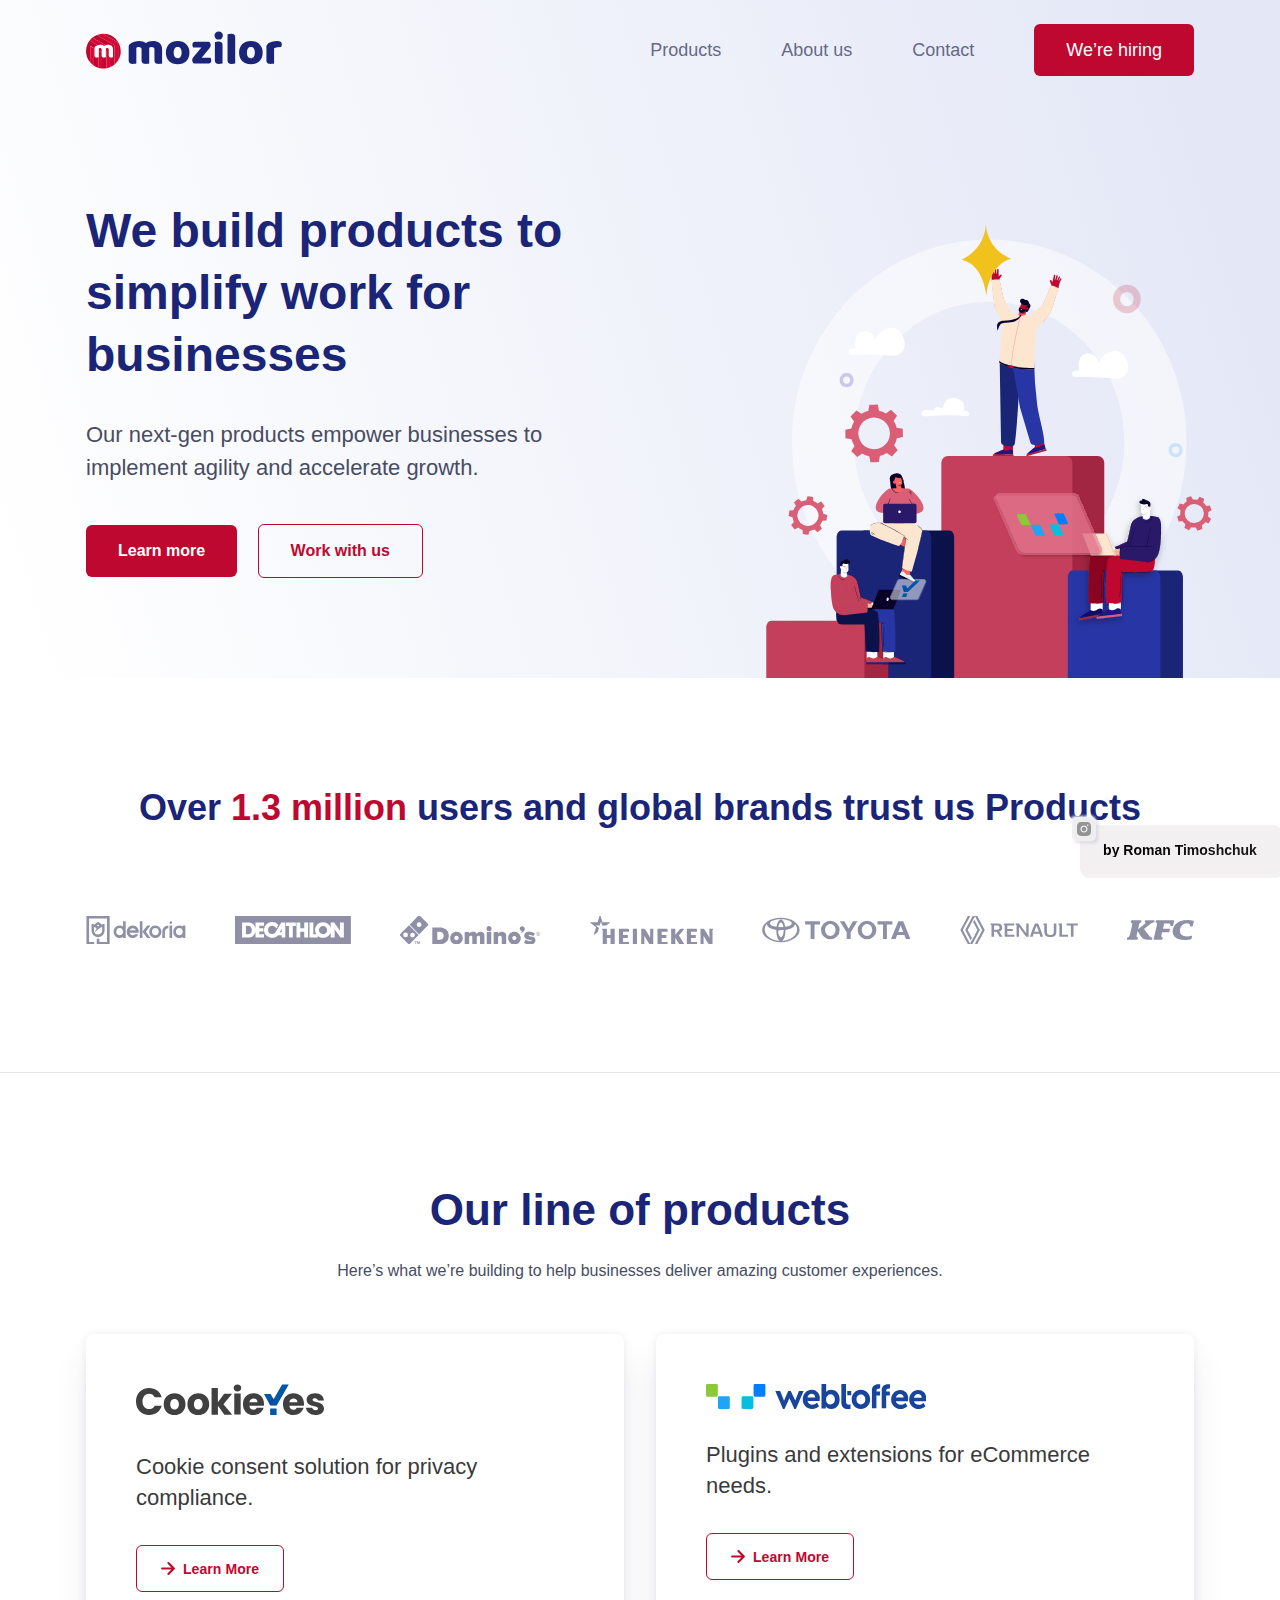
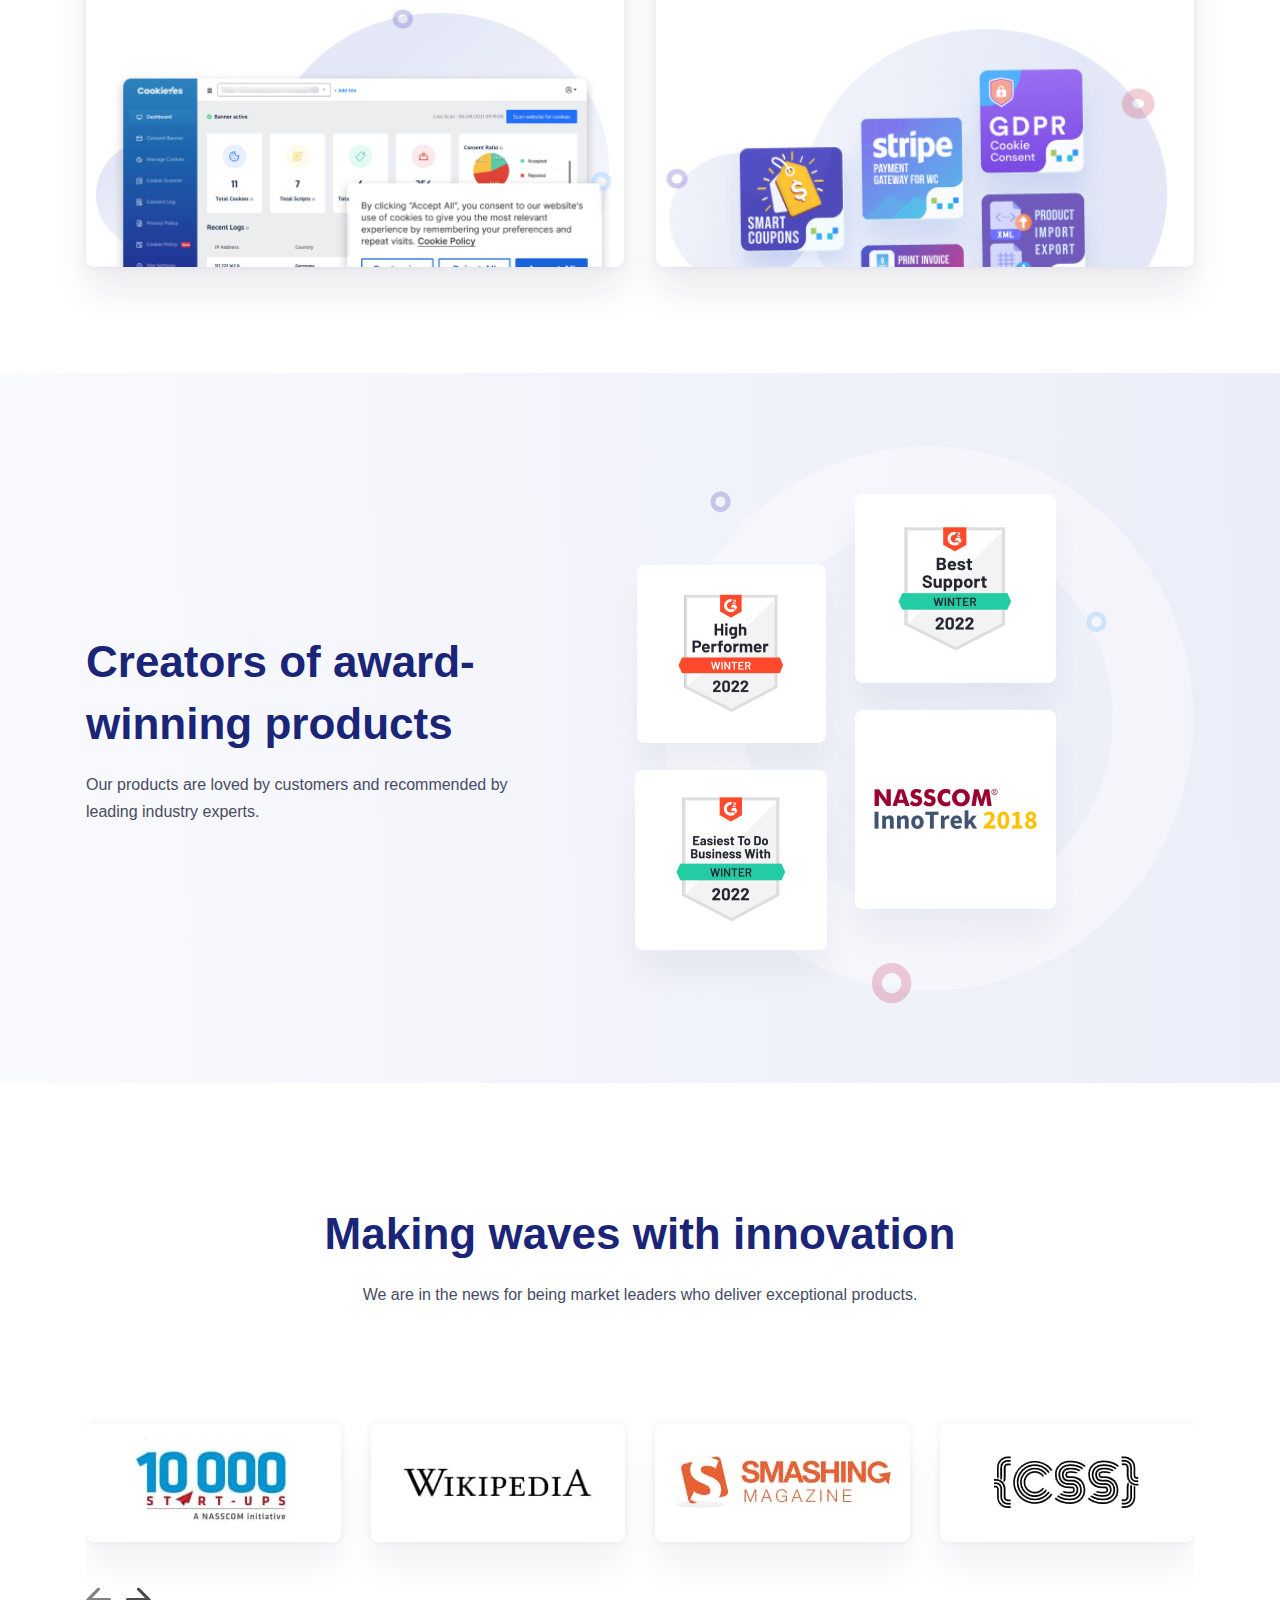
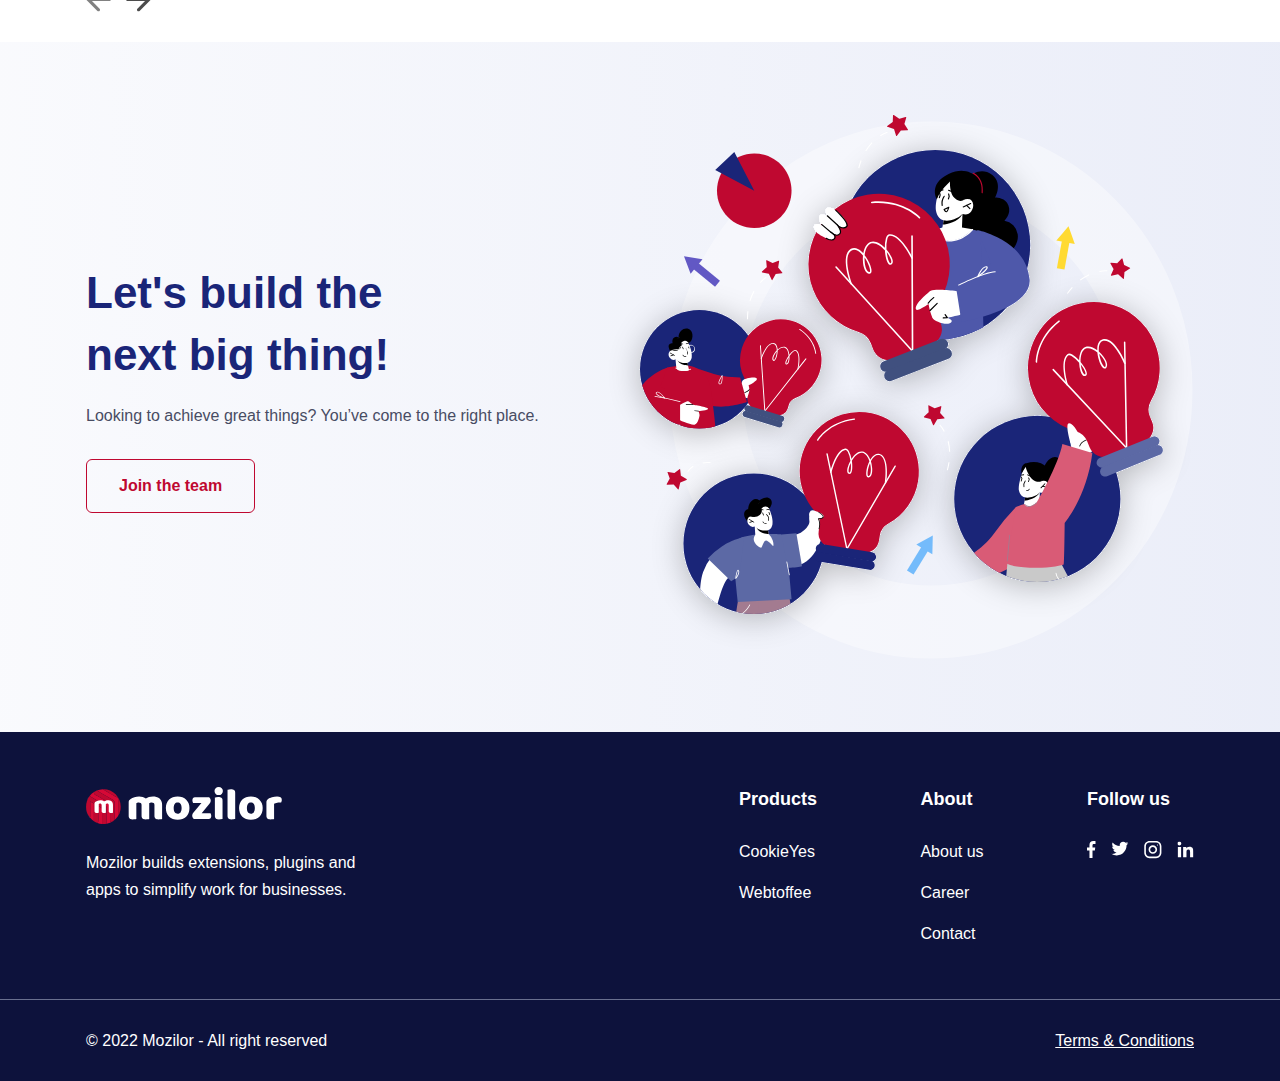
==== commit c9d16b0d: "fix" ====
--- a/index.html
+++ b/index.html
@@ -60,7 +60,6 @@
     </nav>
 </header>
 
-<img src="./img/banner.svg" alt="banner" class="banner">
 
         <!-- Hero -->
         <section class="section__hero">
--- a/css/style.min.css
+++ b/css/style.min.css
@@ -2919,6 +2919,7 @@
     right: 0;
     bottom: 0;
     text-decoration: none;
+    z-index: 1;
 }
 
 .banner__text {
